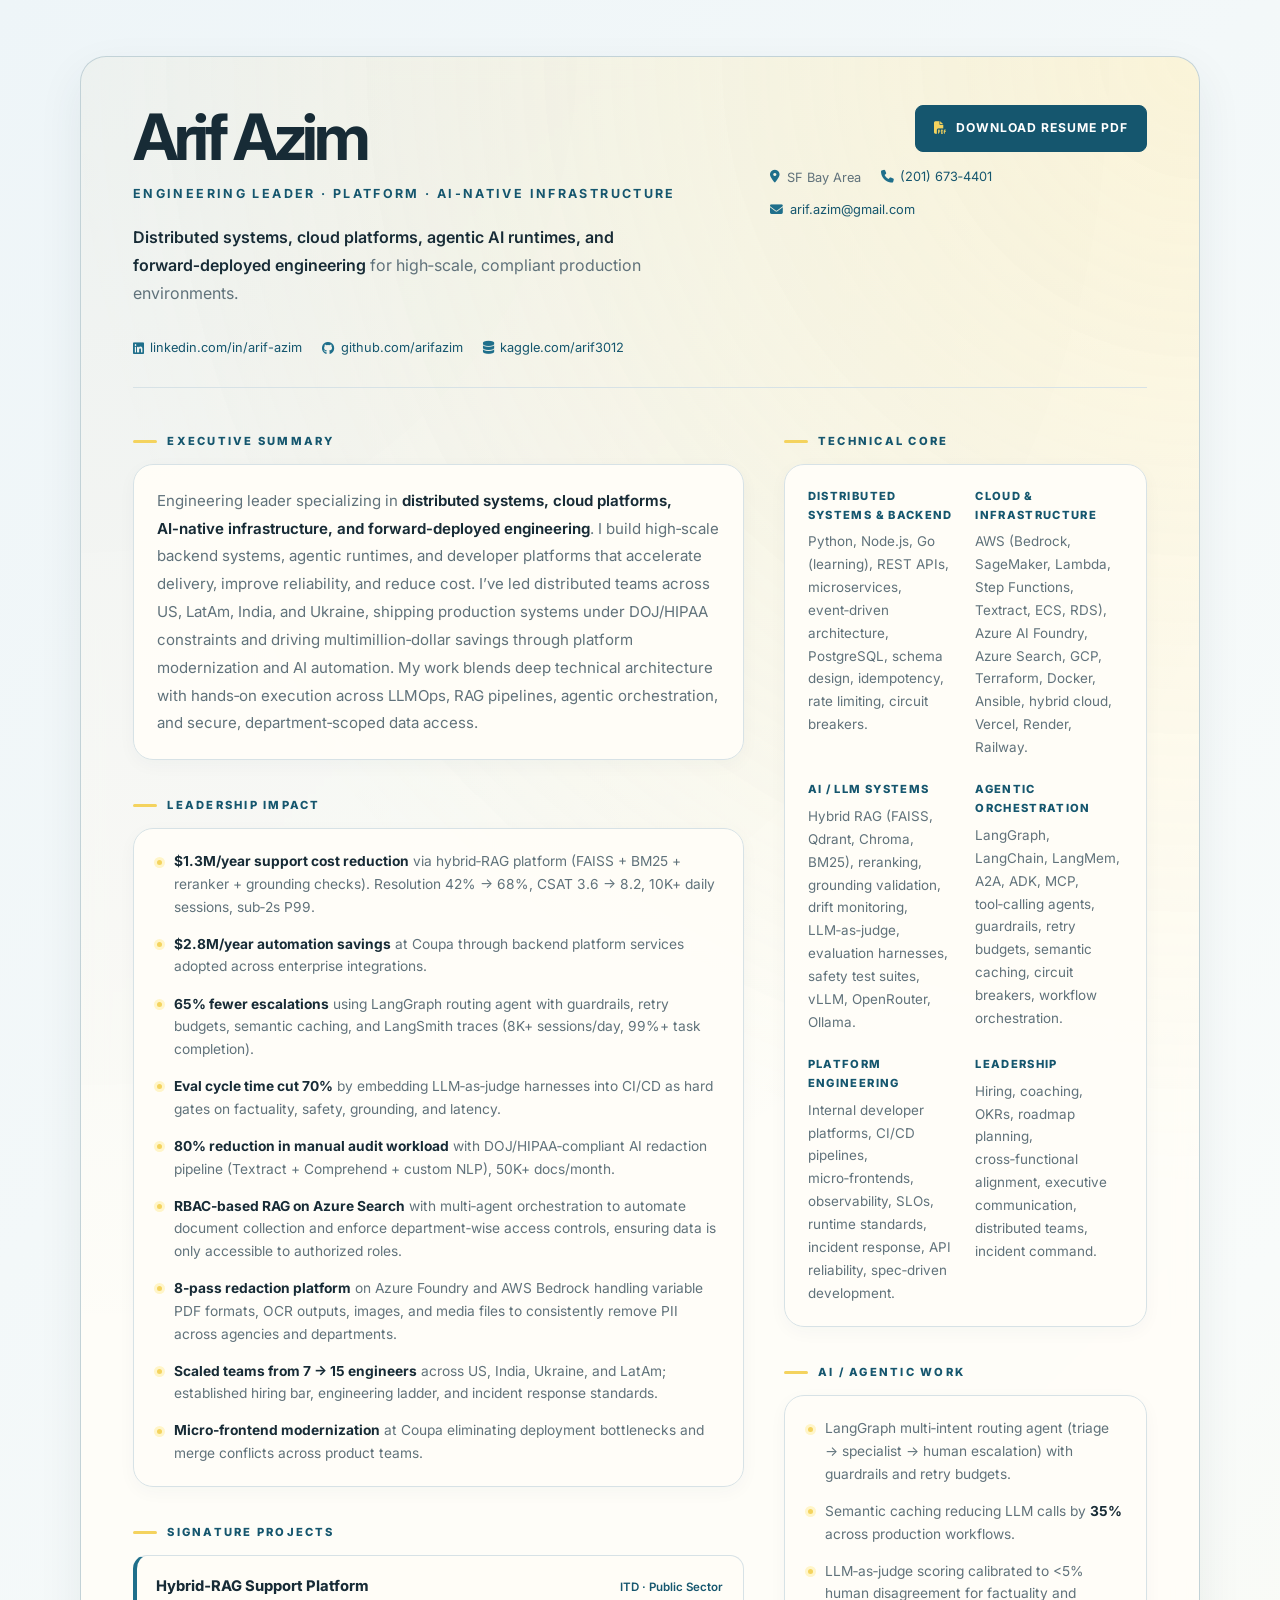
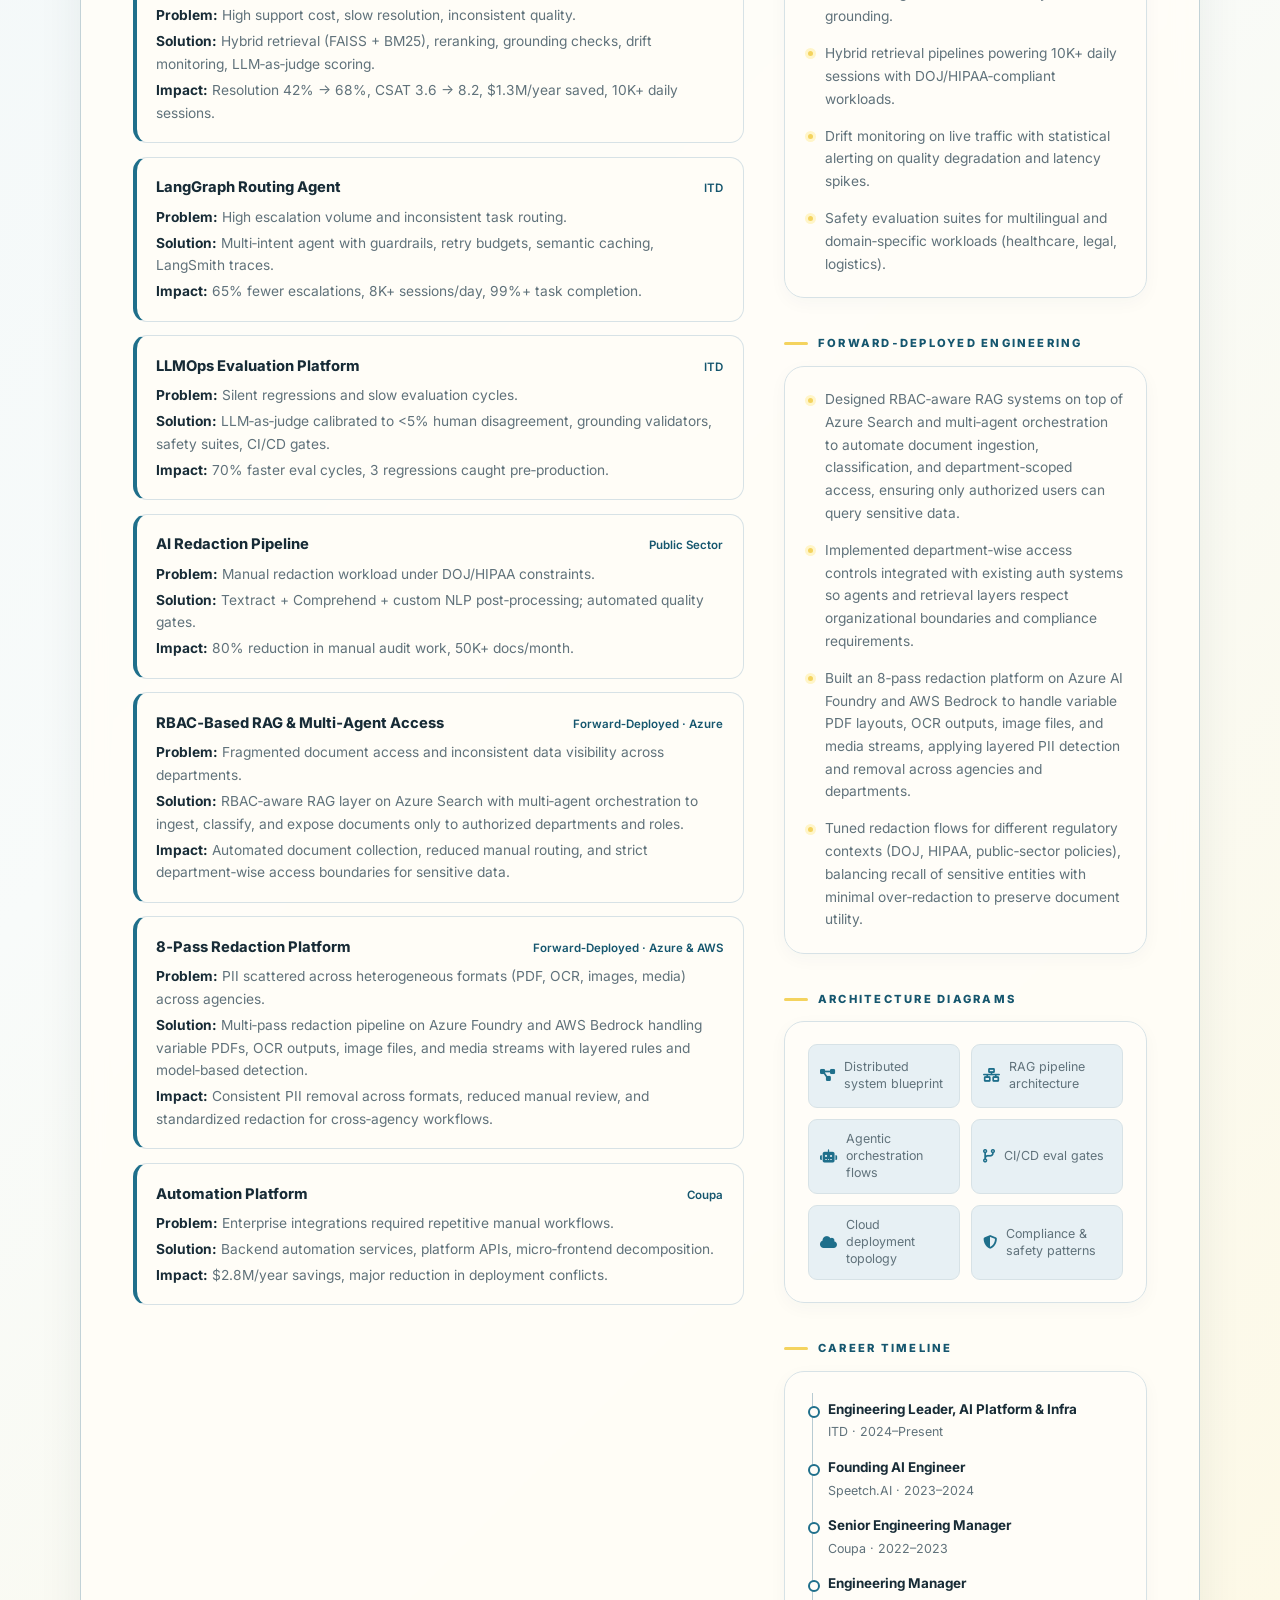
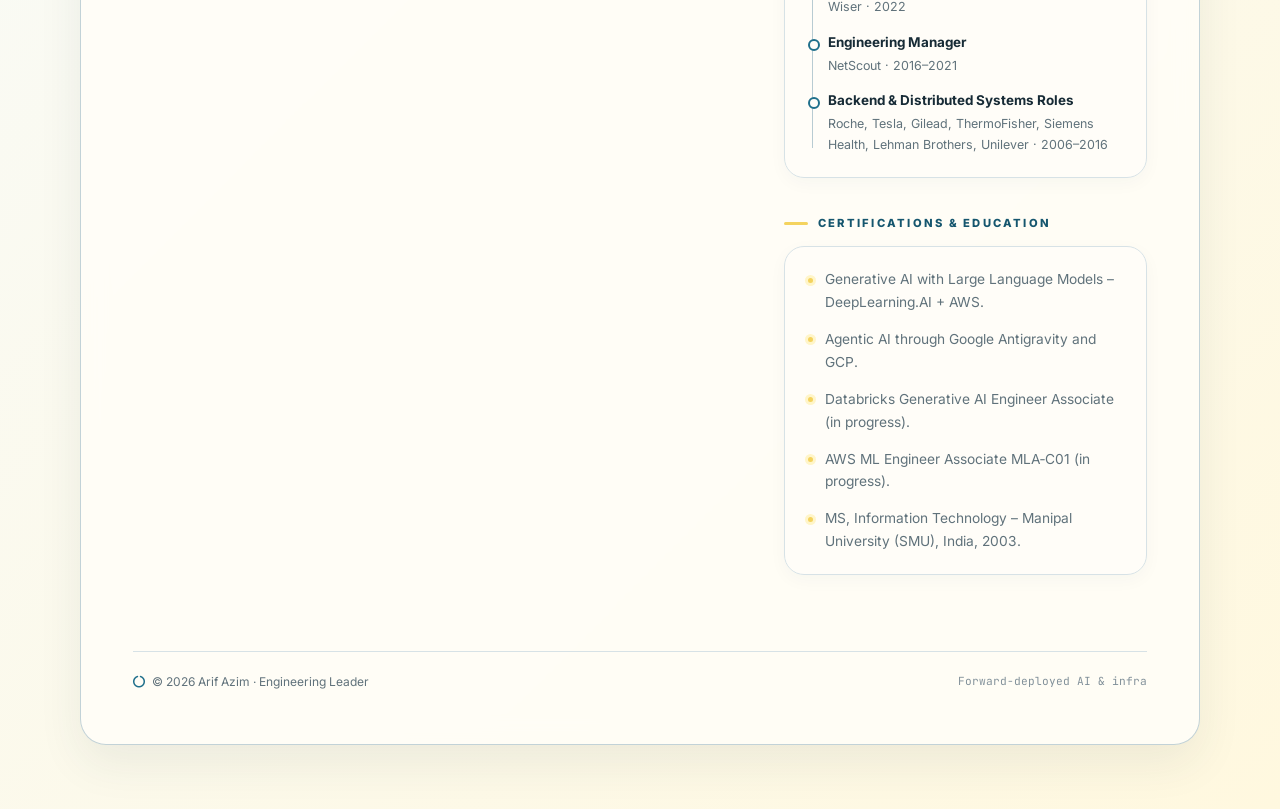
==== index.html @ e2970ad8 "added style" ====
<!DOCTYPE html>
<html lang="en">
<head>
  <meta charset="UTF-8" />
  <meta name="viewport" content="width=device-width, initial-scale=1.0" />
  <title>Arif Azim – Engineering Leader</title>

  <!-- Fonts & Icons -->
  <link rel="stylesheet" href="https://fonts.googleapis.com/css2?family=Inter:wght@400;500;600;700&family=JetBrains+Mono:wght@400;500&display=swap" />
  <link rel="stylesheet" href="https://cdnjs.cloudflare.com/ajax/libs/font-awesome/6.5.1/css/all.min.css" />

  <style>
    :root {
      --bg: #eef5f8;
      --bg-alt: #e7f0f4;
      --card-bg: #fffdf8;
  
      --accent: #1f6f8b;
      --accent-soft: #e5f1f4;
      --accent-strong: #15566e;
  
      --highlight: #f4d35e;
      --highlight-soft: #fff5c9;
  
      --text-main: #172b36;
      --text-muted: #60727b;
      --text-soft: #82919a;
  
      --border-subtle: #d7e2e6;
      --border-strong: #b8cbd2;
  
      --danger: #b4534b;
      --success: #357a61;
  
      --shadow-soft: 0 18px 45px rgba(37, 67, 79, 0.08);
      --shadow-hover: 0 14px 30px rgba(37, 67, 79, 0.13);
  
      --radius-lg: 20px;
      --radius-md: 14px;
      --radius-sm: 9px;
  
      --max-width: 1120px;
    }
  
    * {
      margin: 0;
      padding: 0;
      box-sizing: border-box;
    }
  
    html {
      scroll-behavior: smooth;
    }
  
    body {
      font-family:
        "Inter",
        system-ui,
        -apple-system,
        BlinkMacSystemFont,
        "Segoe UI",
        sans-serif;
      background:
        linear-gradient(
          135deg,
          #eef5f8 0%,
          #f8fbfa 48%,
          #fff8df 100%
        );
      color: var(--text-main);
      line-height: 1.7;
      -webkit-font-smoothing: antialiased;
    }
  
    a {
      color: var(--accent-strong);
      text-decoration: none;
      transition:
        color 0.2s ease,
        border-color 0.2s ease;
    }
  
    a:hover {
      color: #0c4357;
      text-decoration: none;
    }
  
    .page {
      min-height: 100vh;
      display: flex;
      justify-content: center;
      padding: 3.5rem 1.5rem 4rem;
    }
  
    .shell {
      width: 100%;
      max-width: var(--max-width);
      background: rgba(255, 253, 248, 0.88);
      border: 1px solid rgba(184, 203, 210, 0.85);
      border-radius: 26px;
      box-shadow: var(--shadow-soft);
      overflow: hidden;
      position: relative;
      backdrop-filter: blur(12px);
    }
  
    .shell::before {
      content: "";
      position: absolute;
      inset: 0;
      pointer-events: none;
      background:
        radial-gradient(
          circle at 100% 0%,
          rgba(244, 211, 94, 0.2),
          transparent 28%
        ),
        radial-gradient(
          circle at 0% 0%,
          rgba(31, 111, 139, 0.08),
          transparent 32%
        );
    }
  
    .content {
      position: relative;
      z-index: 1;
      padding: 3rem 3.25rem 3.25rem;
    }
  
    @media (max-width: 768px) {
      .page {
        padding: 1rem 0.75rem 2rem;
      }
  
      .shell {
        border-radius: 18px;
      }
  
      .content {
        padding: 1.75rem 1.25rem 2rem;
      }
    }
  
    /* Header */
  
    header {
      display: flex;
      flex-direction: column;
      gap: 1.5rem;
      margin-bottom: 2.75rem;
      padding-bottom: 1.75rem;
      border-bottom: 1px solid var(--border-subtle);
    }
  
    .header-top {
      display: flex;
      justify-content: space-between;
      align-items: flex-start;
      gap: 2rem;
    }
  
    .identity {
      max-width: 650px;
    }
  
    .name {
      font-size: clamp(2.6rem, 5vw, 4.7rem);
      line-height: 1;
      font-weight: 700;
      letter-spacing: -0.075em;
      color: var(--text-main);
    }
  
    .title {
      margin-top: 0.9rem;
      font-size: 0.78rem;
      font-weight: 700;
      color: var(--accent-strong);
      text-transform: uppercase;
      letter-spacing: 0.19em;
    }
  
    .summary-chip {
      max-width: 620px;
      margin-top: 1.15rem;
      font-size: 1rem;
      line-height: 1.75;
      color: var(--text-muted);
    }
  
    .summary-chip span {
      color: var(--text-main);
      font-weight: 600;
    }
  
    .header-actions {
      display: flex;
      flex-direction: column;
      align-items: flex-end;
      gap: 0.9rem;
    }
  
    .btn-primary {
      display: inline-flex;
      align-items: center;
      gap: 0.55rem;
      padding: 0.75rem 1.15rem;
      border: 1px solid var(--accent-strong);
      border-radius: 8px;
      background: var(--accent-strong);
      color: #ffffff;
      font-size: 0.76rem;
      font-weight: 700;
      text-transform: uppercase;
      letter-spacing: 0.08em;
      cursor: pointer;
      transition:
        background 0.2s ease,
        transform 0.2s ease,
        box-shadow 0.2s ease;
    }
  
    .btn-primary i {
      color: var(--highlight);
    }
  
    .btn-primary:hover {
      background: #0d465b;
      color: #ffffff;
      transform: translateY(-2px);
      box-shadow: 0 8px 18px rgba(21, 86, 110, 0.18);
    }
  
    .contact-row {
      display: flex;
      flex-wrap: wrap;
      gap: 0.65rem 1.25rem;
      font-size: 0.8rem;
      color: var(--text-muted);
    }
  
    .contact-item {
      display: inline-flex;
      align-items: center;
      gap: 0.4rem;
    }
  
    .contact-item i {
      font-size: 0.8rem;
      color: var(--accent);
    }
  
    .contact-item a {
      border-bottom: 1px solid transparent;
    }
  
    .contact-item a:hover {
      border-bottom-color: var(--accent);
    }
  
    /* Section layout */
  
    .grid {
      display: grid;
      grid-template-columns: minmax(0, 2.1fr) minmax(0, 1.25fr);
      gap: 2.5rem;
    }
  
    @media (max-width: 900px) {
      .grid {
        grid-template-columns: minmax(0, 1fr);
        gap: 0;
      }
    }
  
    section {
      margin-bottom: 2.25rem;
    }
  
    .section-label {
      font-size: 0.7rem;
      font-weight: 800;
      text-transform: uppercase;
      letter-spacing: 0.2em;
      color: var(--accent-strong);
      margin-bottom: 0.8rem;
      display: flex;
      align-items: center;
      gap: 0.65rem;
    }
  
    .section-label::before {
      content: "";
      width: 24px;
      height: 3px;
      background: var(--highlight);
      border-radius: 99px;
    }
  
    .card {
      background: rgba(255, 253, 248, 0.94);
      border: 1px solid var(--border-subtle);
      border-radius: var(--radius-lg);
      padding: 1.35rem 1.45rem;
      box-shadow: 0 5px 18px rgba(37, 67, 79, 0.035);
    }
  
    .card + .card {
      margin-top: 1rem;
    }
  
    .card:hover {
      border-color: var(--border-strong);
    }
  
    .card-header {
      display: flex;
      justify-content: space-between;
      align-items: baseline;
      gap: 0.75rem;
      margin-bottom: 0.45rem;
    }
  
    .card-title {
      font-size: 0.95rem;
      font-weight: 700;
      color: var(--text-main);
    }
  
    .card-meta {
      font-size: 0.73rem;
      color: var(--text-soft);
      white-space: nowrap;
    }
  
    .card-body {
      font-size: 0.9rem;
      color: var(--text-muted);
    }
  
    /* Executive summary */
  
    .exec-summary {
      font-size: 0.94rem;
      line-height: 1.85;
      color: var(--text-muted);
    }
  
    .exec-summary strong {
      color: var(--text-main);
      font-weight: 650;
    }
  
    /* Technical core */
  
    .tech-grid {
      display: grid;
      grid-template-columns: minmax(0, 1fr) minmax(0, 1fr);
      gap: 1.35rem 1.25rem;
      font-size: 0.84rem;
    }
  
    @media (max-width: 768px) {
      .tech-grid {
        grid-template-columns: minmax(0, 1fr);
      }
    }
  
    .tech-block-title {
      font-size: 0.7rem;
      font-weight: 800;
      text-transform: uppercase;
      letter-spacing: 0.12em;
      color: var(--accent-strong);
      margin-bottom: 0.35rem;
    }
  
    .tech-block-body {
      color: var(--text-muted);
      line-height: 1.7;
    }
  
    /* Wins / impact */
  
    .impact-list {
      display: grid;
      gap: 0.9rem;
      font-size: 0.86rem;
    }
  
    .impact-item {
      position: relative;
      padding-left: 1.05rem;
      color: var(--text-muted);
      line-height: 1.65;
    }
  
    .impact-item::before {
      content: "";
      position: absolute;
      left: 0;
      top: 0.58rem;
      width: 5px;
      height: 5px;
      border-radius: 50%;
      background: var(--highlight);
      box-shadow: 0 0 0 3px var(--highlight-soft);
    }
  
    .impact-item strong {
      color: var(--text-main);
      font-weight: 700;
    }
  
    /* Signature projects */
  
    .project {
      position: relative;
      border: 1px solid var(--border-subtle);
      border-left: 4px solid var(--accent);
      border-radius: var(--radius-md);
      background: rgba(255, 253, 248, 0.78);
      padding: 1.1rem 1.2rem;
      font-size: 0.86rem;
      transition:
        border-color 0.2s ease,
        box-shadow 0.2s ease,
        transform 0.2s ease;
    }
  
    .project + .project {
      margin-top: 0.85rem;
    }
  
    .project:hover {
      border-color: var(--accent);
      box-shadow: var(--shadow-hover);
      transform: translateY(-2px);
    }
  
    .project-title-row {
      display: flex;
      justify-content: space-between;
      align-items: baseline;
      gap: 0.75rem;
      margin-bottom: 0.35rem;
    }
  
    .project-title {
      font-weight: 750;
      font-size: 0.92rem;
      color: var(--text-main);
    }
  
    .project-meta {
      font-size: 0.72rem;
      color: var(--accent-strong);
      white-space: nowrap;
      font-weight: 600;
    }
  
    .project-line {
      margin-top: 0.2rem;
      color: var(--text-muted);
      line-height: 1.65;
    }
  
    .project-line span {
      font-weight: 700;
      color: var(--text-main);
    }
  
    /* Architecture gallery */
  
    .gallery {
      display: grid;
      grid-template-columns: repeat(2, minmax(0, 1fr));
      gap: 0.7rem;
      font-size: 0.78rem;
    }
  
    @media (max-width: 768px) {
      .gallery {
        grid-template-columns: repeat(2, minmax(0, 1fr));
      }
    }
  
    .gallery-item {
      min-height: 64px;
      border: 1px solid var(--border-subtle);
      border-radius: var(--radius-sm);
      background: var(--bg-alt);
      padding: 0.7rem;
      display: flex;
      align-items: center;
      gap: 0.55rem;
      color: var(--text-muted);
      line-height: 1.35;
      transition:
        background 0.2s ease,
        border-color 0.2s ease,
        color 0.2s ease;
    }
  
    .gallery-item:hover {
      background: var(--highlight-soft);
      border-color: #e7cf67;
      color: var(--text-main);
    }
  
    .gallery-item i {
      color: var(--accent);
      font-size: 0.85rem;
      flex: 0 0 auto;
    }
  
    /* Career timeline */
  
    .timeline {
      position: relative;
      padding-top: 0.4rem;
      font-size: 0.84rem;
    }
  
    .timeline-track {
      position: absolute;
      left: 0.27rem;
      top: 0;
      bottom: 0.45rem;
      width: 1px;
      background: var(--border-strong);
    }
  
    .timeline-item {
      position: relative;
      padding-left: 1.25rem;
      margin-bottom: 0.95rem;
    }
  
    .timeline-item:last-child {
      margin-bottom: 0;
    }
  
    .timeline-item::before {
      content: "";
      position: absolute;
      left: -0.01rem;
      top: 0.38rem;
      width: 8px;
      height: 8px;
      border-radius: 50%;
      background: var(--card-bg);
      border: 2px solid var(--accent);
    }
  
    .timeline-item:first-of-type::before {
      background: var(--highlight);
      border-color: var(--highlight);
    }
  
    .timeline-role {
      font-weight: 700;
      color: var(--text-main);
      line-height: 1.45;
    }
  
    .timeline-meta {
      color: var(--text-muted);
      font-size: 0.78rem;
      margin-top: 0.15rem;
    }
  
    /* Footer */
  
    footer {
      margin-top: 2.5rem;
      padding-top: 1.2rem;
      border-top: 1px solid var(--border-subtle);
      font-size: 0.75rem;
      color: var(--text-muted);
      display: flex;
      justify-content: space-between;
      align-items: center;
      gap: 0.75rem;
    }
  
    .footer-left {
      display: flex;
      align-items: center;
      gap: 0.45rem;
    }
  
    .footer-left i {
      color: var(--accent);
      font-size: 0.75rem;
    }
  
    .footer-right {
      font-family: "JetBrains Mono", monospace;
      font-size: 0.7rem;
      color: var(--text-soft);
    }
  
    @media (max-width: 700px) {
      .header-top {
        flex-direction: column;
        gap: 1.5rem;
      }
  
      .header-actions {
        width: 100%;
        align-items: flex-start;
      }
  
      .contact-row {
        gap: 0.55rem 1rem;
      }
  
      .name {
        font-size: 3rem;
      }
  
      .title {
        line-height: 1.7;
      }
  
      .project-title-row {
        align-items: flex-start;
        flex-direction: column;
        gap: 0.15rem;
      }
  
      .project-meta {
        white-space: normal;
      }
  
      footer {
        align-items: flex-start;
        flex-direction: column;
      }
    }
  
    @media (prefers-reduced-motion: reduce) {
      html {
        scroll-behavior: auto;
      }
  
      *,
      *::before,
      *::after {
        transition: none !important;
        animation: none !important;
      }
    }
  </style>
</head>
<body>
  <div class="page">
    <div class="shell">
      <div class="content">
        <!-- HEADER -->
        <header>
          <div class="header-top">
            <div class="identity">
              <div class="name">Arif Azim</div>
              <div class="title">ENGINEERING LEADER · PLATFORM · AI‑NATIVE INFRASTRUCTURE</div>
              <div class="summary-chip">
                <span>Distributed systems, cloud platforms, agentic AI runtimes, and forward‑deployed engineering</span> for high‑scale, compliant production environments.
              </div>
            </div>
            <div class="header-actions">
              <a
                href="http://tiny.cc/a1x9101"
                class="btn-primary"
                target="_blank"
                rel="noopener"
              >
                <i class="fas fa-file-pdf"></i>
                <span>Download Resume PDF</span>
              </a>
              <div class="contact-row">
                <div class="contact-item">
                  <i class="fas fa-location-dot"></i>
                  <span>SF Bay Area</span>
                </div>
                <div class="contact-item">
                  <i class="fas fa-phone"></i>
                  <a href="tel:2016734401">(201) 673‑4401</a>
                </div>
                <div class="contact-item">
                  <i class="fas fa-envelope"></i>
                  <a href="mailto:arif.azim@gmail.com">arif.azim@gmail.com</a>
                </div>
              </div>
            </div>
          </div>

          <div class="contact-row" style="margin-top: 0.35rem;">
            <div class="contact-item">
              <i class="fab fa-linkedin"></i>
              <a href="https://linkedin.com/in/arif-azim" target="_blank" rel="noopener">linkedin.com/in/arif-azim</a>
            </div>
            <div class="contact-item">
              <i class="fab fa-github"></i>
              <a href="https://github.com/arifazim" target="_blank" rel="noopener">github.com/arifazim</a>
            </div>
            <div class="contact-item">
              <i class="fas fa-database"></i>
              <a href="https://www.kaggle.com/arif3012" target="_blank" rel="noopener">kaggle.com/arif3012</a>
            </div>
          </div>
        </header>

        <div class="grid">
          <!-- LEFT COLUMN -->
          <div>
            <!-- EXECUTIVE SUMMARY -->
            <section>
              <div class="section-label">Executive Summary</div>
              <div class="card">
                <div class="exec-summary">
                  Engineering leader specializing in <strong>distributed systems, cloud platforms, AI‑native infrastructure, and forward‑deployed engineering</strong>. I build high‑scale backend systems, agentic runtimes, and developer platforms that accelerate delivery, improve reliability, and reduce cost. I’ve led distributed teams across US, LatAm, India, and Ukraine, shipping production systems under DOJ/HIPAA constraints and driving multimillion‑dollar savings through platform modernization and AI automation. My work blends deep technical architecture with hands‑on execution across LLMOps, RAG pipelines, agentic orchestration, and secure, department‑scoped data access.
                </div>
              </div>
            </section>

            <!-- LEADERSHIP IMPACT -->
            <section>
              <div class="section-label">Leadership Impact</div>
              <div class="card">
                <div class="impact-list">
                  <div class="impact-item">
                    <strong>$1.3M/year support cost reduction</strong> via hybrid‑RAG platform (FAISS + BM25 + reranker + grounding checks). Resolution 42% → 68%, CSAT 3.6 → 8.2, 10K+ daily sessions, sub‑2s P99.
                  </div>
                  <div class="impact-item">
                    <strong>$2.8M/year automation savings</strong> at Coupa through backend platform services adopted across enterprise integrations.
                  </div>
                  <div class="impact-item">
                    <strong>65% fewer escalations</strong> using LangGraph routing agent with guardrails, retry budgets, semantic caching, and LangSmith traces (8K+ sessions/day, 99%+ task completion).
                  </div>
                  <div class="impact-item">
                    <strong>Eval cycle time cut 70%</strong> by embedding LLM‑as‑judge harnesses into CI/CD as hard gates on factuality, safety, grounding, and latency.
                  </div>
                  <div class="impact-item">
                    <strong>80% reduction in manual audit workload</strong> with DOJ/HIPAA‑compliant AI redaction pipeline (Textract + Comprehend + custom NLP), 50K+ docs/month.
                  </div>
                  <div class="impact-item">
                    <strong>RBAC‑based RAG on Azure Search</strong> with multi‑agent orchestration to automate document collection and enforce department‑wise access controls, ensuring data is only accessible to authorized roles.
                  </div>
                  <div class="impact-item">
                    <strong>8‑pass redaction platform</strong> on Azure Foundry and AWS Bedrock handling variable PDF formats, OCR outputs, images, and media files to consistently remove PII across agencies and departments.
                  </div>
                  <div class="impact-item">
                    <strong>Scaled teams from 7 → 15 engineers</strong> across US, India, Ukraine, and LatAm; established hiring bar, engineering ladder, and incident response standards.
                  </div>
                  <div class="impact-item">
                    <strong>Micro‑frontend modernization</strong> at Coupa eliminating deployment bottlenecks and merge conflicts across product teams.
                  </div>
                </div>
              </div>
            </section>

            <!-- SIGNATURE PROJECTS -->
            <section>
              <div class="section-label">Signature Projects</div>

              <div class="project">
                <div class="project-title-row">
                  <div class="project-title">Hybrid‑RAG Support Platform</div>
                  <div class="project-meta">ITD · Public Sector</div>
                </div>
                <div class="project-line"><span>Problem:</span> High support cost, slow resolution, inconsistent quality.</div>
                <div class="project-line"><span>Solution:</span> Hybrid retrieval (FAISS + BM25), reranking, grounding checks, drift monitoring, LLM‑as‑judge scoring.</div>
                <div class="project-line"><span>Impact:</span> Resolution 42% → 68%, CSAT 3.6 → 8.2, $1.3M/year saved, 10K+ daily sessions.</div>
              </div>

              <div class="project">
                <div class="project-title-row">
                  <div class="project-title">LangGraph Routing Agent</div>
                  <div class="project-meta">ITD</div>
                </div>
                <div class="project-line"><span>Problem:</span> High escalation volume and inconsistent task routing.</div>
                <div class="project-line"><span>Solution:</span> Multi‑intent agent with guardrails, retry budgets, semantic caching, LangSmith traces.</div>
                <div class="project-line"><span>Impact:</span> 65% fewer escalations, 8K+ sessions/day, 99%+ task completion.</div>
              </div>

              <div class="project">
                <div class="project-title-row">
                  <div class="project-title">LLMOps Evaluation Platform</div>
                  <div class="project-meta">ITD</div>
                </div>
                <div class="project-line"><span>Problem:</span> Silent regressions and slow evaluation cycles.</div>
                <div class="project-line"><span>Solution:</span> LLM‑as‑judge calibrated to &lt;5% human disagreement, grounding validators, safety suites, CI/CD gates.</div>
                <div class="project-line"><span>Impact:</span> 70% faster eval cycles, 3 regressions caught pre‑production.</div>
              </div>

              <div class="project">
                <div class="project-title-row">
                  <div class="project-title">AI Redaction Pipeline</div>
                  <div class="project-meta">Public Sector</div>
                </div>
                <div class="project-line"><span>Problem:</span> Manual redaction workload under DOJ/HIPAA constraints.</div>
                <div class="project-line"><span>Solution:</span> Textract + Comprehend + custom NLP post‑processing; automated quality gates.</div>
                <div class="project-line"><span>Impact:</span> 80% reduction in manual audit work, 50K+ docs/month.</div>
              </div>

              <div class="project">
                <div class="project-title-row">
                  <div class="project-title">RBAC‑Based RAG & Multi‑Agent Access</div>
                  <div class="project-meta">Forward‑Deployed · Azure</div>
                </div>
                <div class="project-line"><span>Problem:</span> Fragmented document access and inconsistent data visibility across departments.</div>
                <div class="project-line"><span>Solution:</span> RBAC‑aware RAG layer on Azure Search with multi‑agent orchestration to ingest, classify, and expose documents only to authorized departments and roles.</div>
                <div class="project-line"><span>Impact:</span> Automated document collection, reduced manual routing, and strict department‑wise access boundaries for sensitive data.</div>
              </div>

              <div class="project">
                <div class="project-title-row">
                  <div class="project-title">8‑Pass Redaction Platform</div>
                  <div class="project-meta">Forward‑Deployed · Azure & AWS</div>
                </div>
                <div class="project-line"><span>Problem:</span> PII scattered across heterogeneous formats (PDF, OCR, images, media) across agencies.</div>
                <div class="project-line"><span>Solution:</span> Multi‑pass redaction pipeline on Azure Foundry and AWS Bedrock handling variable PDFs, OCR outputs, image files, and media streams with layered rules and model‑based detection.</div>
                <div class="project-line"><span>Impact:</span> Consistent PII removal across formats, reduced manual review, and standardized redaction for cross‑agency workflows.</div>
              </div>

              <div class="project">
                <div class="project-title-row">
                  <div class="project-title">Automation Platform</div>
                  <div class="project-meta">Coupa</div>
                </div>
                <div class="project-line"><span>Problem:</span> Enterprise integrations required repetitive manual workflows.</div>
                <div class="project-line"><span>Solution:</span> Backend automation services, platform APIs, micro‑frontend decomposition.</div>
                <div class="project-line"><span>Impact:</span> $2.8M/year savings, major reduction in deployment conflicts.</div>
              </div>
            </section>
          </div>

          <!-- RIGHT COLUMN -->
          <div>
            <!-- TECHNICAL CORE -->
            <section>
              <div class="section-label">Technical Core</div>
              <div class="card">
                <div class="tech-grid">
                  <div>
                    <div class="tech-block-title">Distributed Systems & Backend</div>
                    <div class="tech-block-body">
                      Python, Node.js, Go (learning), REST APIs, microservices, event‑driven architecture, PostgreSQL, schema design, idempotency, rate limiting, circuit breakers.
                    </div>
                  </div>
                  <div>
                    <div class="tech-block-title">Cloud & Infrastructure</div>
                    <div class="tech-block-body">
                      AWS (Bedrock, SageMaker, Lambda, Step Functions, Textract, ECS, RDS), Azure AI Foundry, Azure Search, GCP, Terraform, Docker, Ansible, hybrid cloud, Vercel, Render, Railway.
                    </div>
                  </div>
                  <div>
                    <div class="tech-block-title">AI / LLM Systems</div>
                    <div class="tech-block-body">
                      Hybrid RAG (FAISS, Qdrant, Chroma, BM25), reranking, grounding validation, drift monitoring, LLM‑as‑judge, evaluation harnesses, safety test suites, vLLM, OpenRouter, Ollama.
                    </div>
                  </div>
                  <div>
                    <div class="tech-block-title">Agentic Orchestration</div>
                    <div class="tech-block-body">
                      LangGraph, LangChain, LangMem, A2A, ADK, MCP, tool‑calling agents, guardrails, retry budgets, semantic caching, circuit breakers, workflow orchestration.
                    </div>
                  </div>
                  <div>
                    <div class="tech-block-title">Platform Engineering</div>
                    <div class="tech-block-body">
                      Internal developer platforms, CI/CD pipelines, micro‑frontends, observability, SLOs, runtime standards, incident response, API reliability, spec‑driven development.
                    </div>
                  </div>
                  <div>
                    <div class="tech-block-title">Leadership</div>
                    <div class="tech-block-body">
                      Hiring, coaching, OKRs, roadmap planning, cross‑functional alignment, executive communication, distributed teams, incident command.
                    </div>
                  </div>
                </div>
              </div>
            </section>

            <!-- AI / AGENTIC WORK -->
            <section>
              <div class="section-label">AI / Agentic Work</div>
              <div class="card">
                <div class="impact-list">
                  <div class="impact-item">
                    LangGraph multi‑intent routing agent (triage → specialist → human escalation) with guardrails and retry budgets.
                  </div>
                  <div class="impact-item">
                    Semantic caching reducing LLM calls by <strong>35%</strong> across production workflows.
                  </div>
                  <div class="impact-item">
                    LLM‑as‑judge scoring calibrated to &lt;5% human disagreement for factuality and grounding.
                  </div>
                  <div class="impact-item">
                    Hybrid retrieval pipelines powering 10K+ daily sessions with DOJ/HIPAA‑compliant workloads.
                  </div>
                  <div class="impact-item">
                    Drift monitoring on live traffic with statistical alerting on quality degradation and latency spikes.
                  </div>
                  <div class="impact-item">
                    Safety evaluation suites for multilingual and domain‑specific workloads (healthcare, legal, logistics).
                  </div>
                </div>
              </div>
            </section>

            <!-- FORWARD‑DEPLOYED ENGINEERING -->
            <section>
              <div class="section-label">Forward‑Deployed Engineering</div>
              <div class="card">
                <div class="impact-list">
                  <div class="impact-item">
                    Designed RBAC‑aware RAG systems on top of Azure Search and multi‑agent orchestration to automate document ingestion, classification, and department‑scoped access, ensuring only authorized users can query sensitive data.
                  </div>
                  <div class="impact-item">
                    Implemented department‑wise access controls integrated with existing auth systems so agents and retrieval layers respect organizational boundaries and compliance requirements.
                  </div>
                  <div class="impact-item">
                    Built an 8‑pass redaction platform on Azure AI Foundry and AWS Bedrock to handle variable PDF layouts, OCR outputs, image files, and media streams, applying layered PII detection and removal across agencies and departments.
                  </div>
                  <div class="impact-item">
                    Tuned redaction flows for different regulatory contexts (DOJ, HIPAA, public‑sector policies), balancing recall of sensitive entities with minimal over‑redaction to preserve document utility.
                  </div>
                </div>
              </div>
            </section>

            <!-- ARCHITECTURE DIAGRAMS -->
            <section>
              <div class="section-label">Architecture Diagrams</div>
              <div class="card">
                <div class="gallery">
                  <div class="gallery-item">
                    <i class="fas fa-diagram-project"></i>
                    <span>Distributed system blueprint</span>
                  </div>
                  <div class="gallery-item">
                    <i class="fas fa-network-wired"></i>
                    <span>RAG pipeline architecture</span>
                  </div>
                  <div class="gallery-item">
                    <i class="fas fa-robot"></i>
                    <span>Agentic orchestration flows</span>
                  </div>
                  <div class="gallery-item">
                    <i class="fas fa-code-branch"></i>
                    <span>CI/CD eval gates</span>
                  </div>
                  <div class="gallery-item">
                    <i class="fas fa-cloud"></i>
                    <span>Cloud deployment topology</span>
                  </div>
                  <div class="gallery-item">
                    <i class="fas fa-shield-alt"></i>
                    <span>Compliance & safety patterns</span>
                  </div>
                </div>
              </div>
            </section>

            <!-- CAREER TIMELINE -->
            <section>
              <div class="section-label">Career Timeline</div>
              <div class="card">
                <div class="timeline">
                  <div class="timeline-track"></div>

                  <div class="timeline-item">
                    <div class="timeline-role">Engineering Leader, AI Platform & Infra</div>
                    <div class="timeline-meta">ITD · 2024–Present</div>
                  </div>
                  <div class="timeline-item">
                    <div class="timeline-role">Founding AI Engineer</div>
                    <div class="timeline-meta">Speetch.AI · 2023–2024</div>
                  </div>
                  <div class="timeline-item">
                    <div class="timeline-role">Senior Engineering Manager</div>
                    <div class="timeline-meta">Coupa · 2022–2023</div>
                  </div>
                  <div class="timeline-item">
                    <div class="timeline-role">Engineering Manager</div>
                    <div class="timeline-meta">Wiser · 2022</div>
                  </div>
                  <div class="timeline-item">
                    <div class="timeline-role">Engineering Manager</div>
                    <div class="timeline-meta">NetScout · 2016–2021</div>
                  </div>
                  <div class="timeline-item">
                    <div class="timeline-role">Backend & Distributed Systems Roles</div>
                    <div class="timeline-meta">Roche, Tesla, Gilead, ThermoFisher, Siemens Health, Lehman Brothers, Unilever · 2006–2016</div>
                  </div>
                </div>
              </div>
            </section>

            <!-- CERTS & EDUCATION -->
            <section>
              <div class="section-label">Certifications & Education</div>
              <div class="card">
                <div class="impact-list">
                  <div class="impact-item">
                    Generative AI with Large Language Models – DeepLearning.AI + AWS.
                  </div>
                  <div class="impact-item">
                    Agentic AI through Google Antigravity and GCP.
                  </div>
                  <div class="impact-item">
                    Databricks Generative AI Engineer Associate (in progress).
                  </div>
                  <div class="impact-item">
                    AWS ML Engineer Associate MLA‑C01 (in progress).
                  </div>
                  <div class="impact-item">
                    MS, Information Technology – Manipal University (SMU), India, 2003.
                  </div>
                </div>
              </div>
            </section>
          </div>
        </div>

        <!-- FOOTER -->
        <footer>
          <div class="footer-left">
            <i class="fas fa-circle-notch"></i>
            <span>&copy; 2026 Arif Azim · Engineering Leader</span>
          </div>
          <div class="footer-right">
            Forward‑deployed AI & infra
          </div>
        </footer>
      </div>
    </div>
  </div>
</body>
</html>
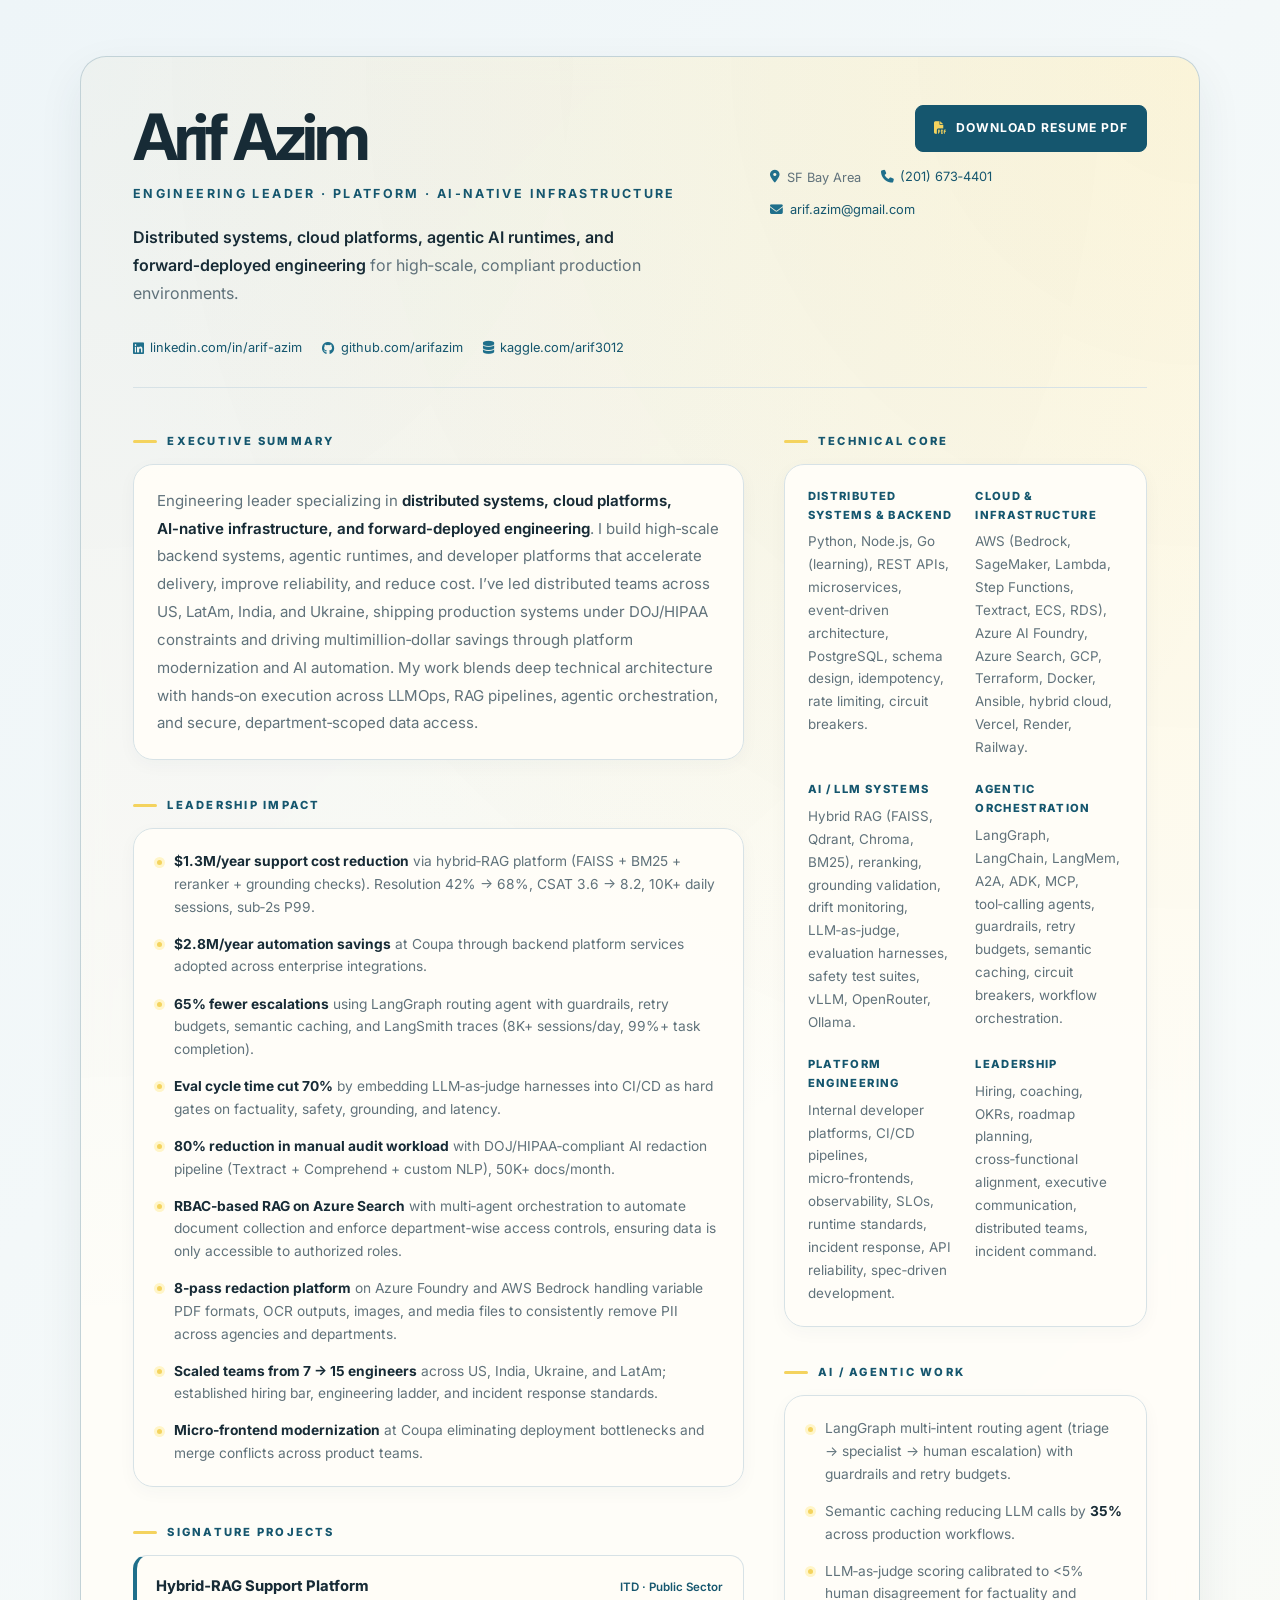
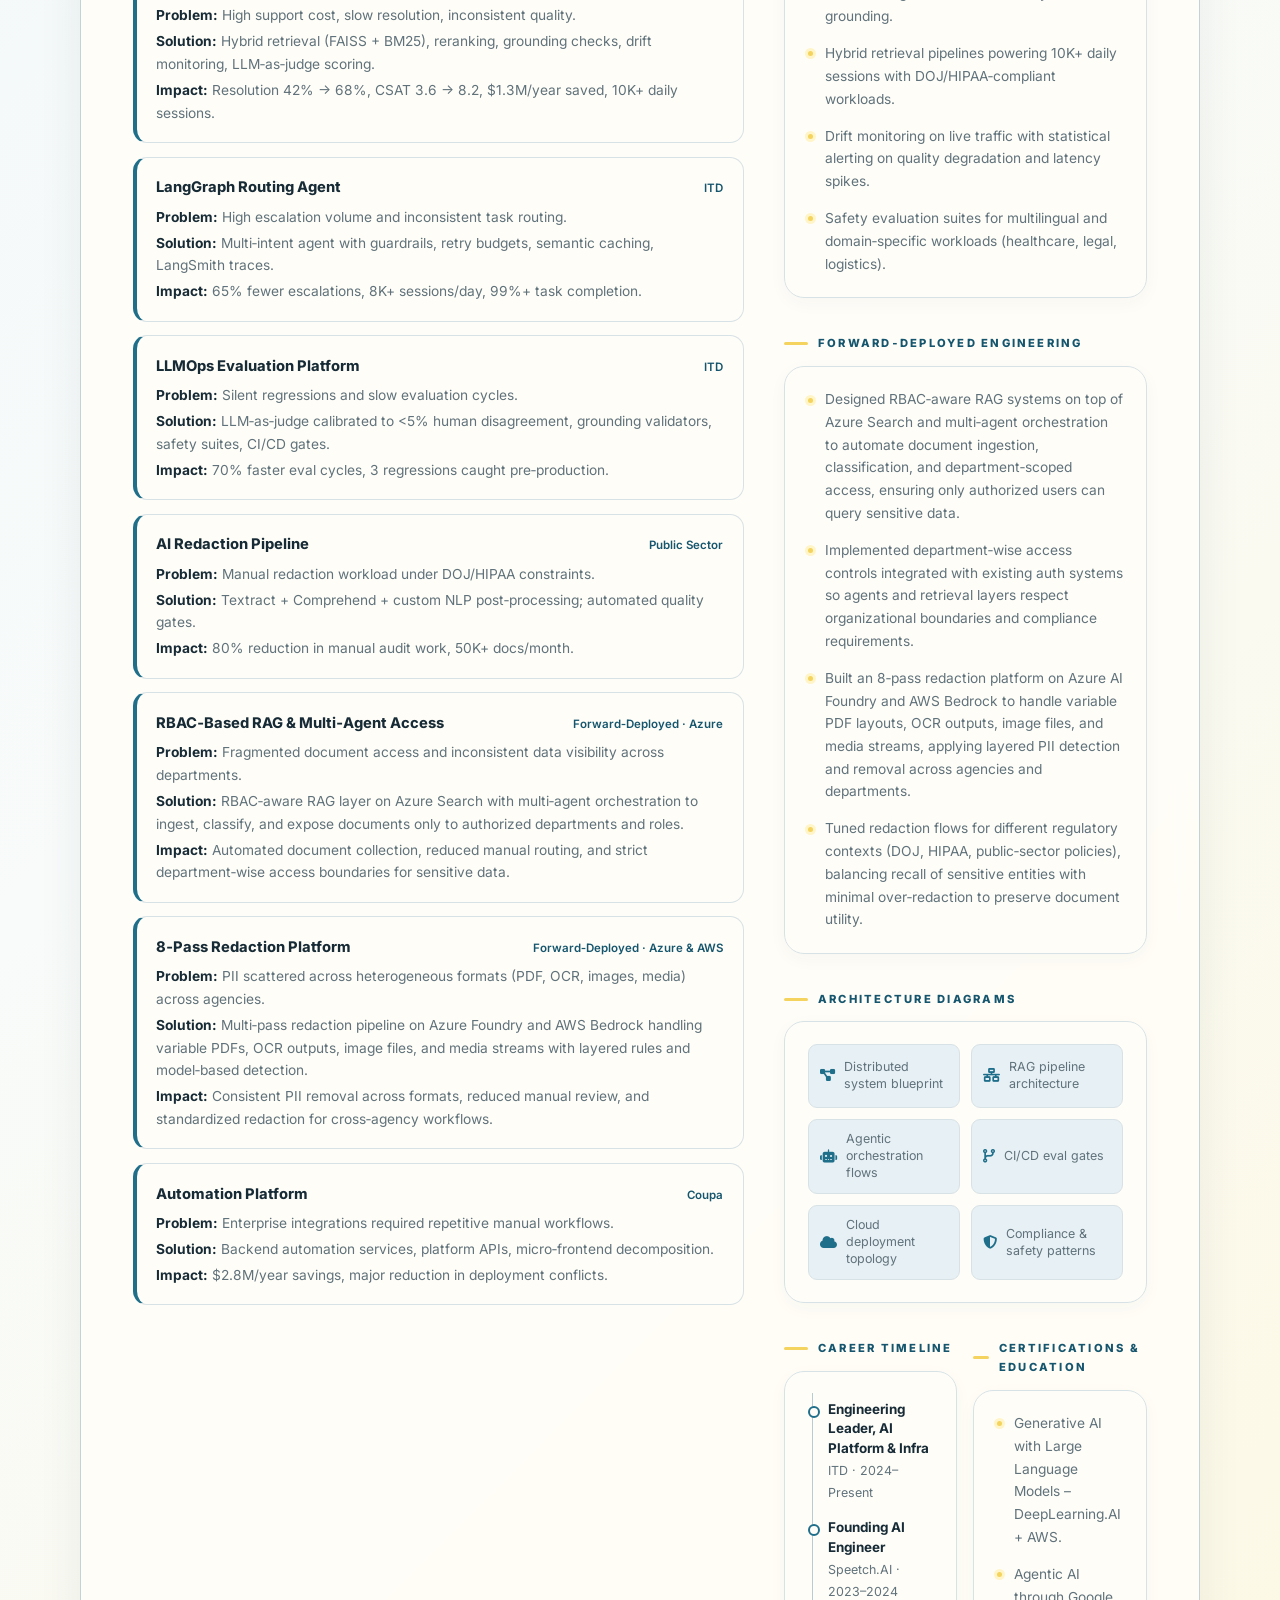
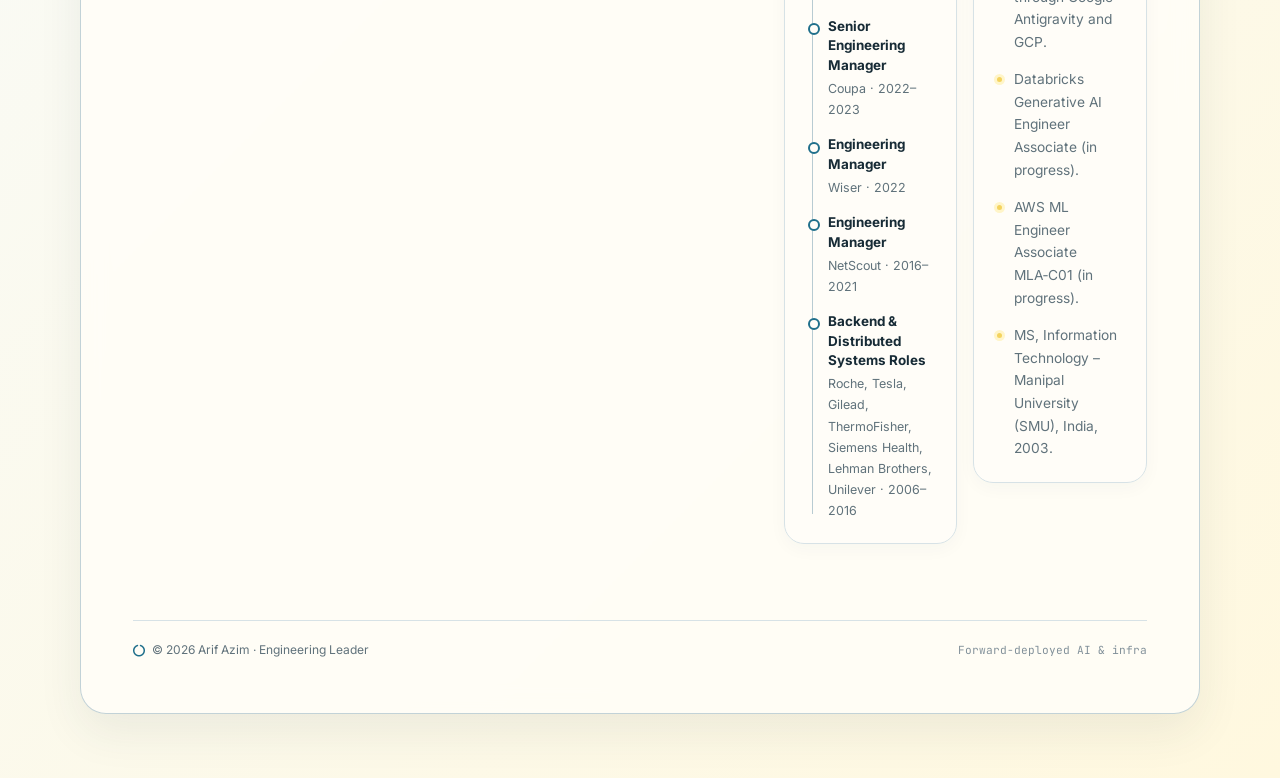
==== commit 69eaa6b3: "added style" ====
--- a/index.html
+++ b/index.html
@@ -515,6 +515,18 @@
       flex: 0 0 auto;
     }
   
+    .timeline-certs {
+      display: grid;
+      grid-template-columns: minmax(0, 1fr) minmax(0, 1fr);
+      gap: 1rem;
+      align-items: start;
+    }
+
+    @media (max-width: 768px) {
+      .timeline-certs {
+        grid-template-columns: 1fr;
+      }
+    }
     /* Career timeline */
   
     .timeline {
@@ -966,6 +978,7 @@
             </section>
 
             <!-- CAREER TIMELINE -->
+          <div class="timeline-certs">
             <section>
               <div class="section-label">Career Timeline</div>
               <div class="card">
@@ -1025,7 +1038,7 @@
             </section>
           </div>
         </div>
-
+        </div>
         <!-- FOOTER -->
         <footer>
           <div class="footer-left">
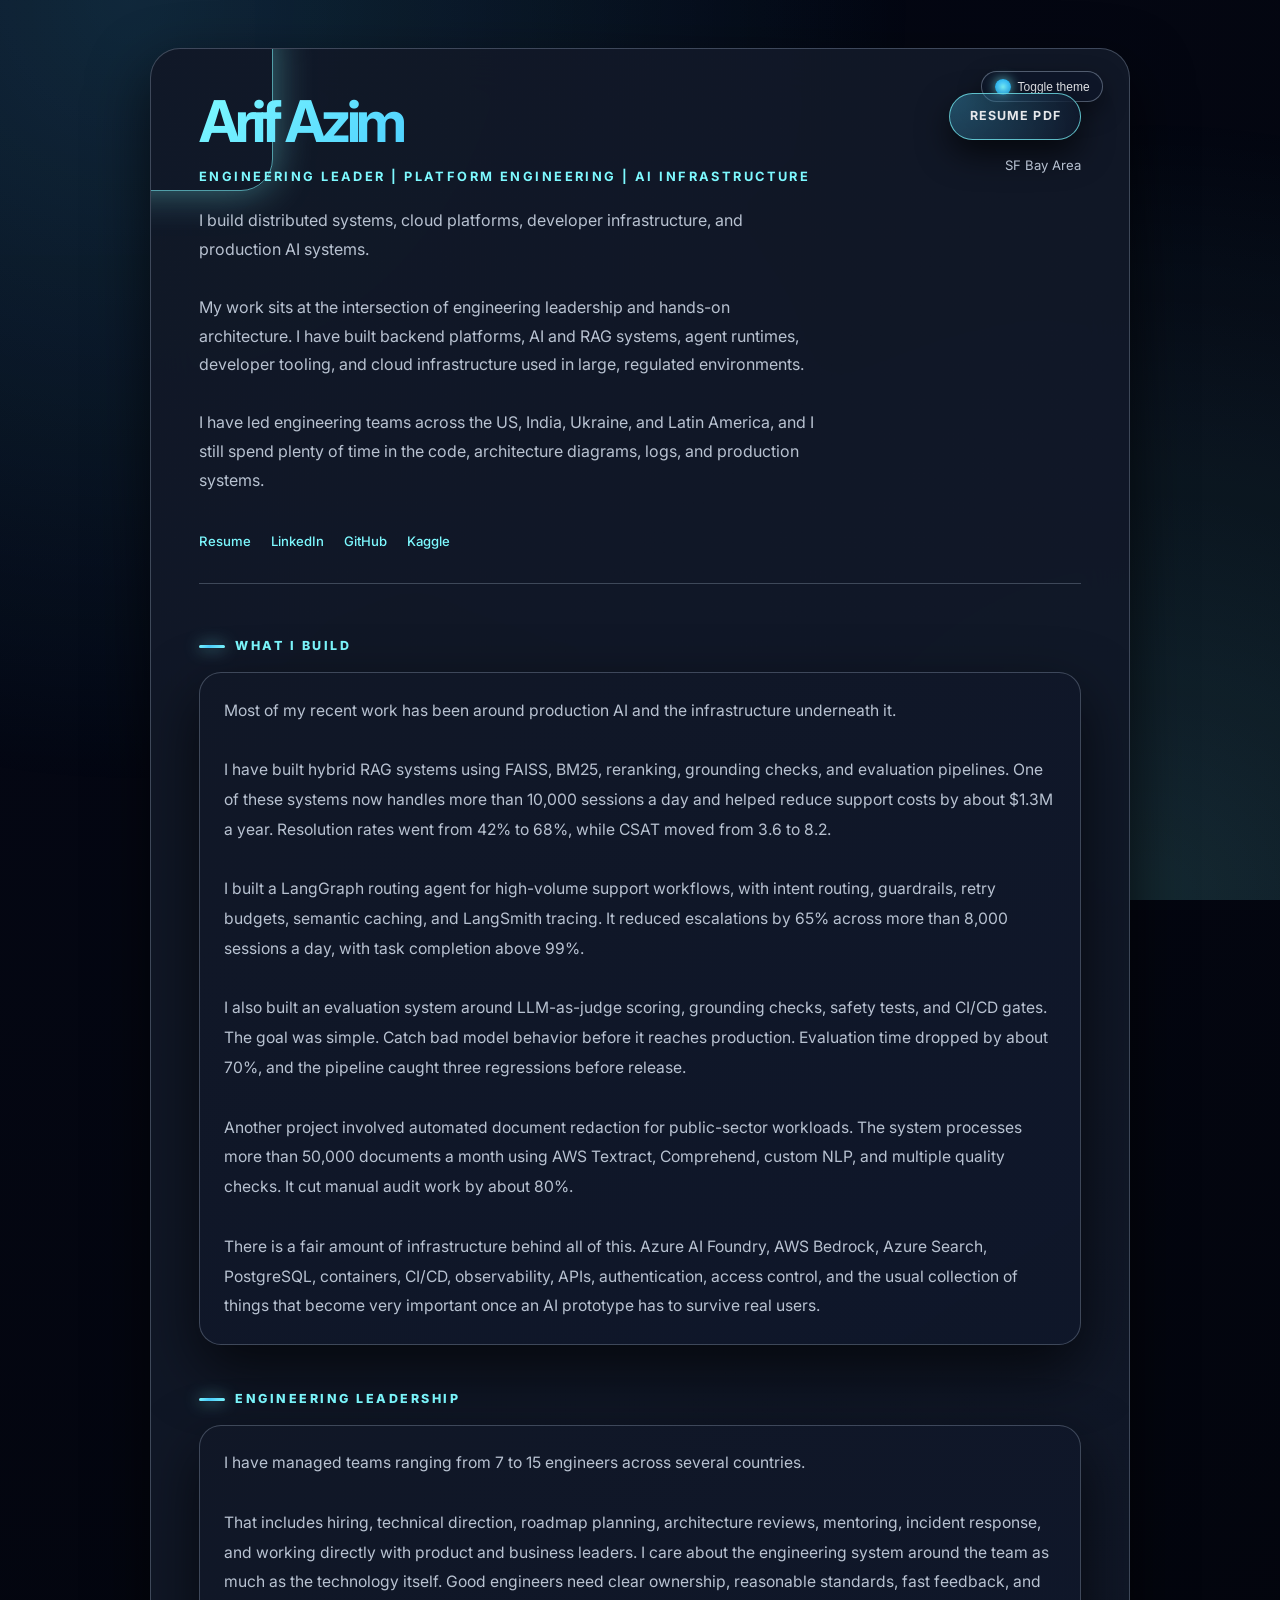
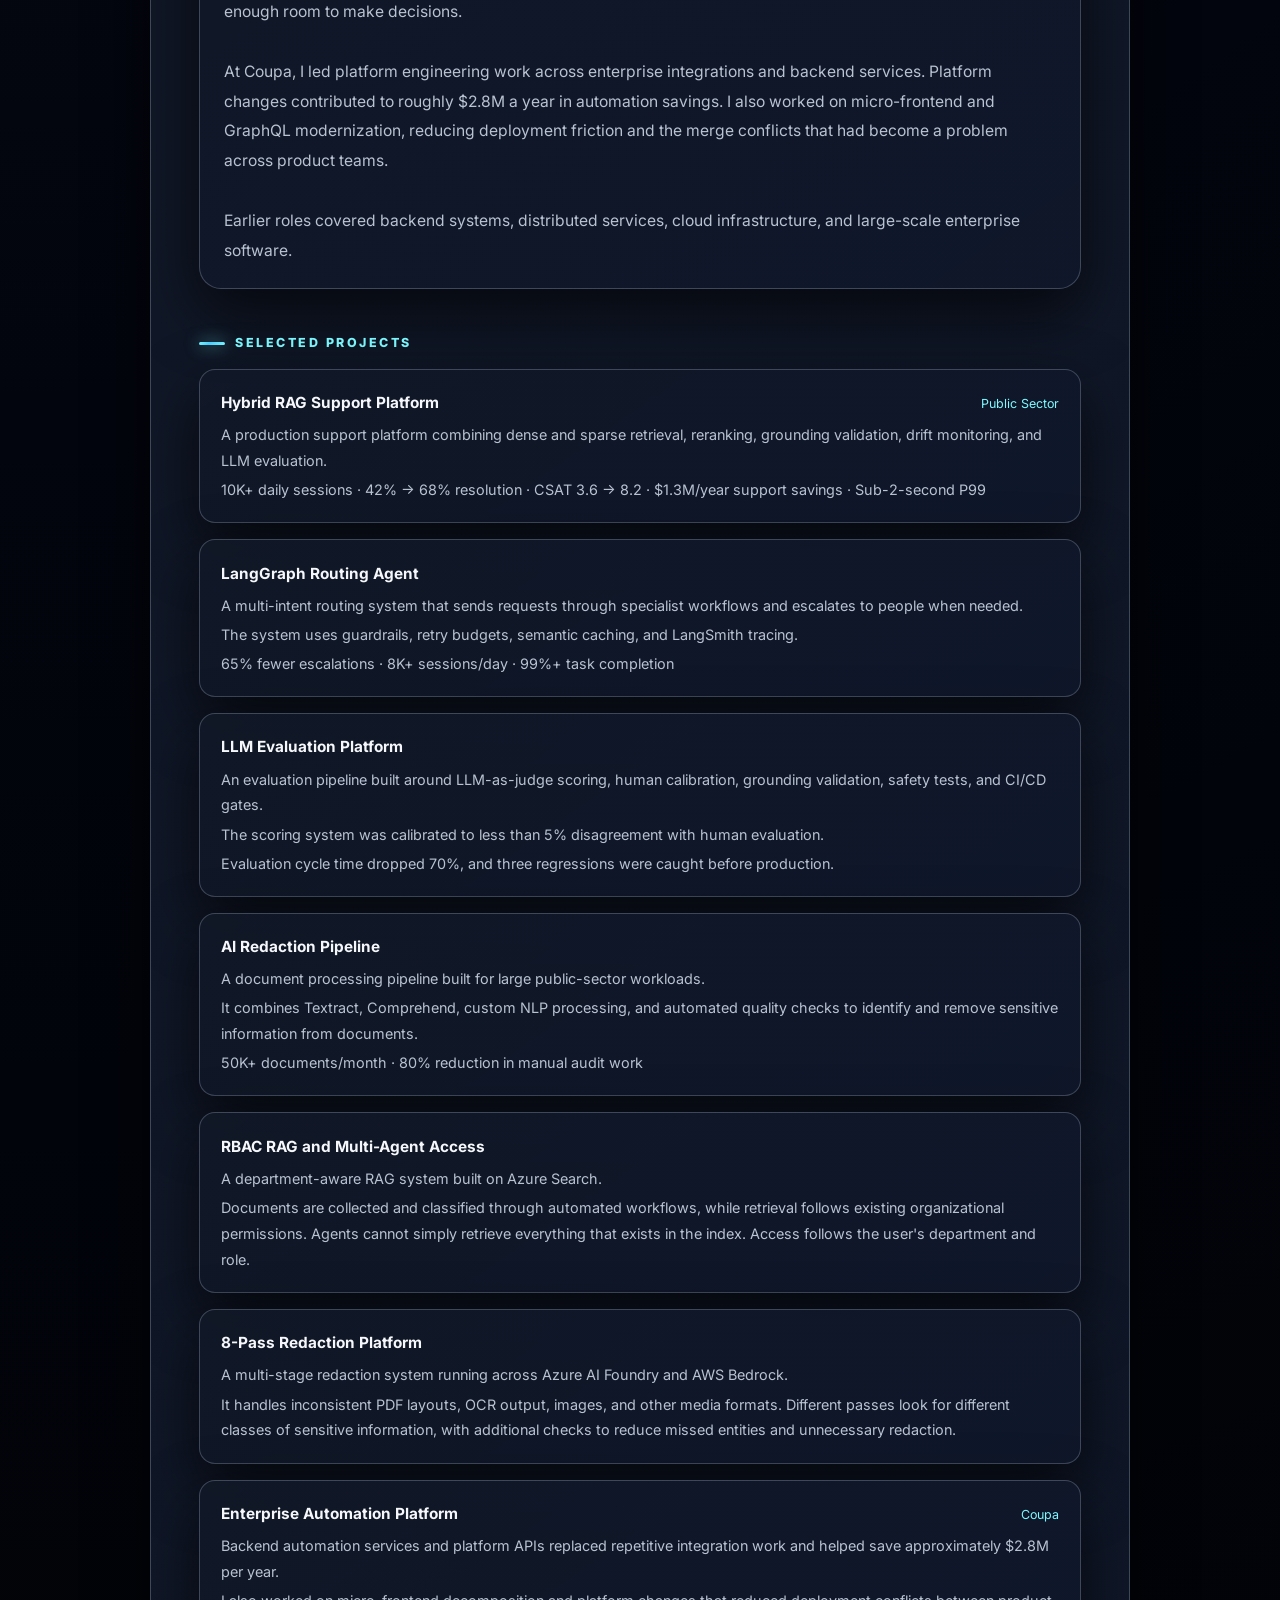
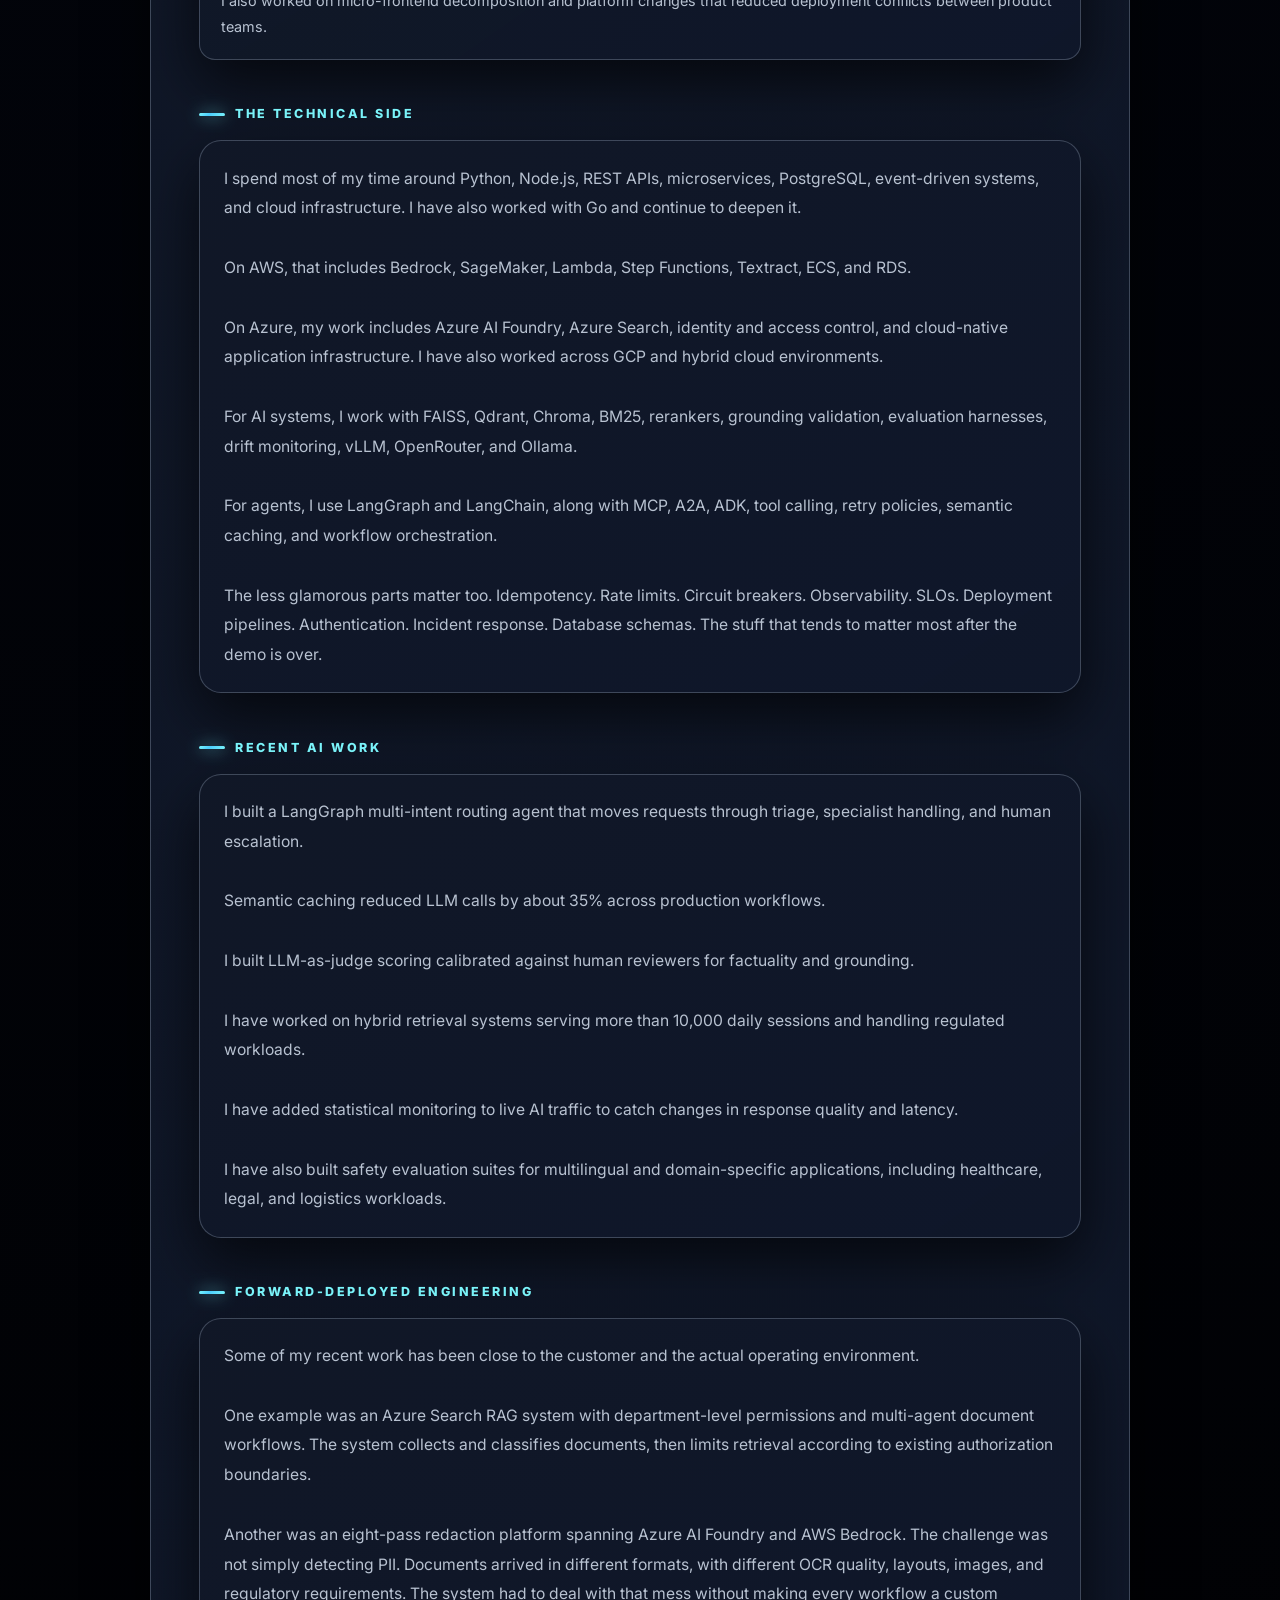
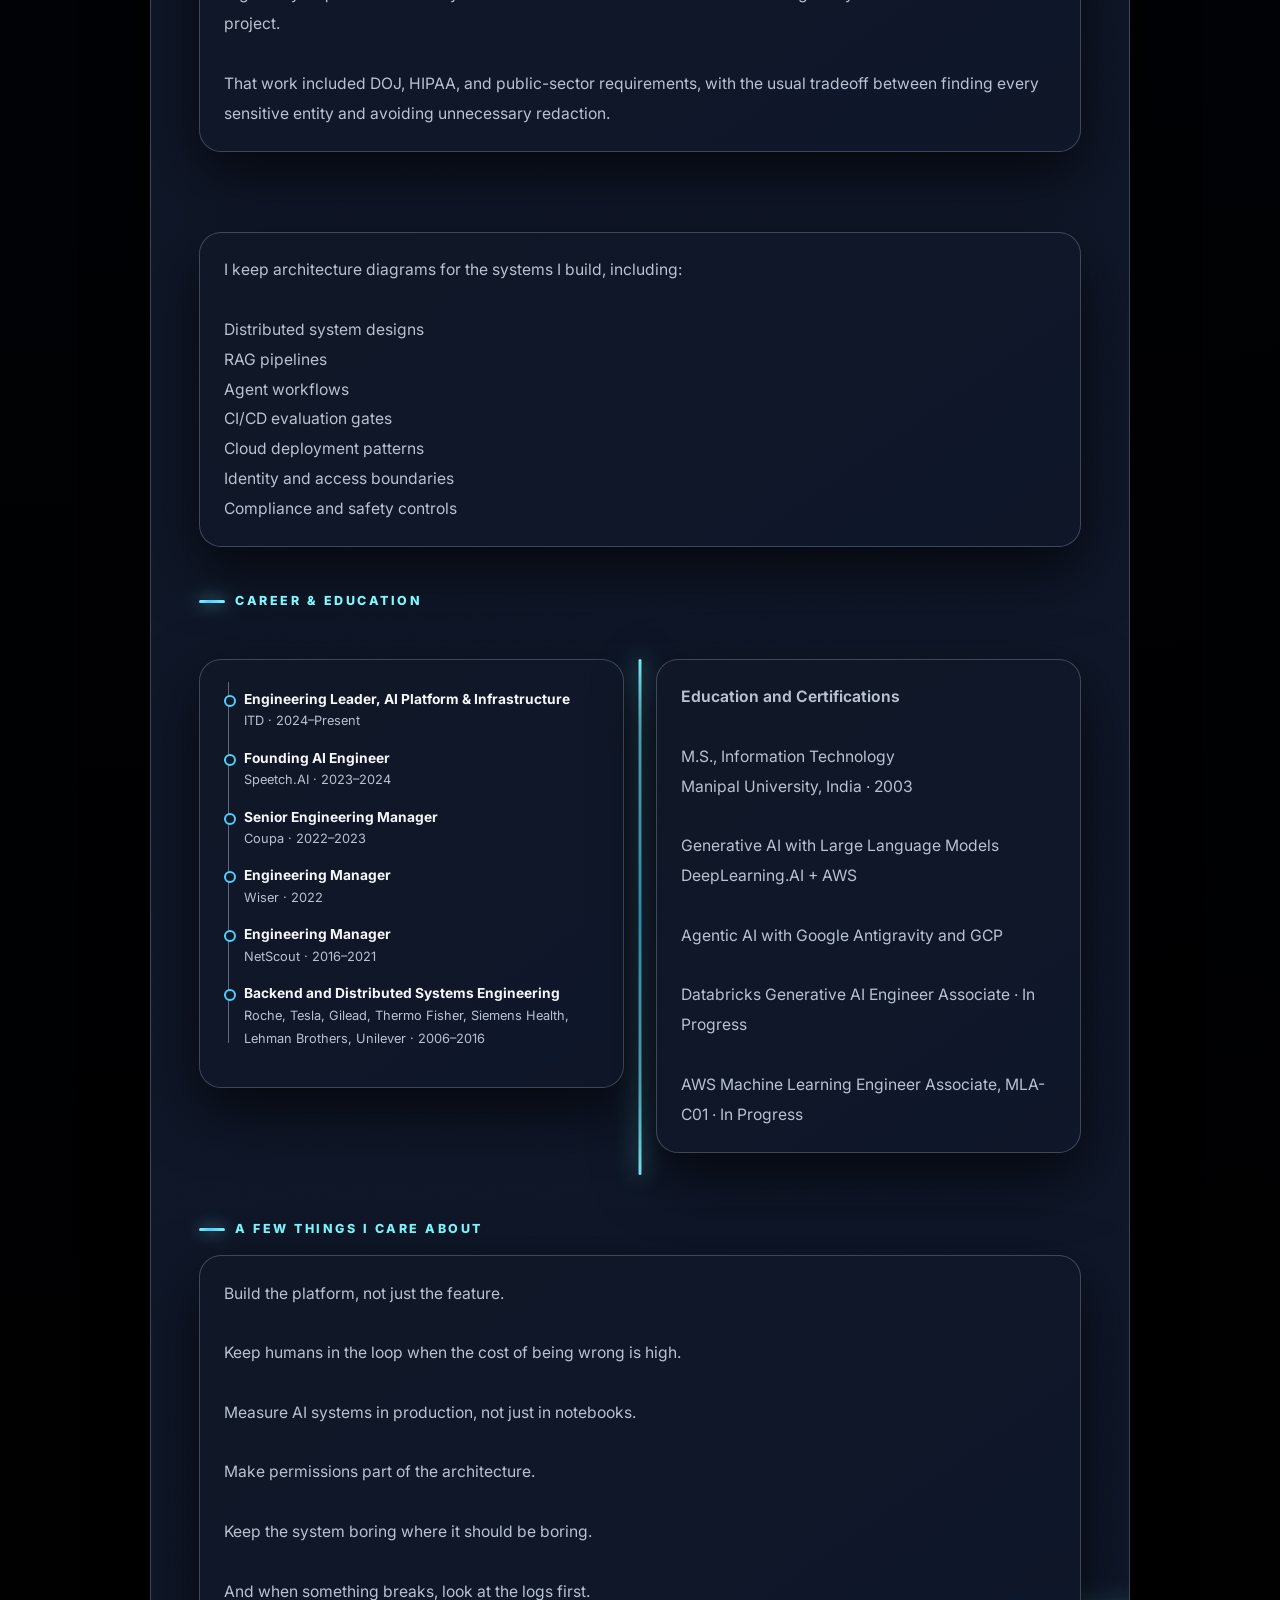
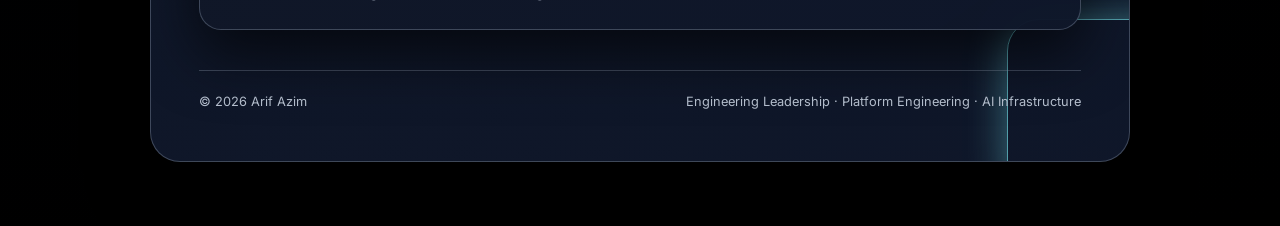
==== commit b7c0f512: "added style" ====
--- a/index.html
+++ b/index.html
@@ -1,444 +1,479 @@
 <!DOCTYPE html>
-<html lang="en">
+<html lang="en" data-theme="dark">
 <head>
   <meta charset="UTF-8" />
   <meta name="viewport" content="width=device-width, initial-scale=1.0" />
   <title>Arif Azim – Engineering Leader</title>
 
-  <!-- Fonts & Icons -->
-  <link rel="stylesheet" href="https://fonts.googleapis.com/css2?family=Inter:wght@400;500;600;700&family=JetBrains+Mono:wght@400;500&display=swap" />
-  <link rel="stylesheet" href="https://cdnjs.cloudflare.com/ajax/libs/font-awesome/6.5.1/css/all.min.css" />
+  <!-- Fonts -->
+  <link rel="stylesheet" href="https://fonts.googleapis.com/css2?family=Inter:wght@400;500;600;700&display=swap" />
 
   <style>
     :root {
-      --bg: #eef5f8;
-      --bg-alt: #e7f0f4;
-      --card-bg: #fffdf8;
-  
-      --accent: #1f6f8b;
-      --accent-soft: #e5f1f4;
-      --accent-strong: #15566e;
-  
-      --highlight: #f4d35e;
-      --highlight-soft: #fff5c9;
-  
-      --text-main: #172b36;
-      --text-muted: #60727b;
-      --text-soft: #82919a;
-  
-      --border-subtle: #d7e2e6;
-      --border-strong: #b8cbd2;
-  
-      --danger: #b4534b;
-      --success: #357a61;
-  
-      --shadow-soft: 0 18px 45px rgba(37, 67, 79, 0.08);
-      --shadow-hover: 0 14px 30px rgba(37, 67, 79, 0.13);
-  
-      --radius-lg: 20px;
-      --radius-md: 14px;
-      --radius-sm: 9px;
-  
-      --max-width: 1120px;
-    }
-  
+      --bg-dark: radial-gradient(circle at top left, #050816 0%, #02040b 40%, #000000 100%);
+      --bg-light: radial-gradient(circle at top left, #f5f7fb 0%, #e9edf7 40%, #ffffff 100%);
+      --text-dark: #f5f7fa;
+      --text-light: #111827;
+      --muted-dark: #b8c2d1;
+      --muted-light: #4b5563;
+      --accent: #4dd0ff;
+      --accent-strong: #7df9ff;
+      --accent-soft: rgba(77, 208, 255, 0.12);
+      --surface-dark: rgba(17, 24, 39, 0.85);
+      --surface-light: rgba(255, 255, 255, 0.9);
+      --border-dark: rgba(148, 163, 184, 0.35);
+      --border-light: rgba(148, 163, 184, 0.35);
+      --radius-lg: 22px;
+      --radius-md: 16px;
+      --radius-sm: 12px;
+      --shadow-soft: 0 24px 60px rgba(0, 0, 0, 0.65);
+      --shadow-hover: 0 32px 80px rgba(0, 0, 0, 0.85);
+      --max-width: 980px;
+    }
+
+    [data-theme="dark"] body {
+      background: var(--bg-dark);
+      color: var(--text-dark);
+    }
+
+    [data-theme="light"] body {
+      background: var(--bg-light);
+      color: var(--text-light);
+    }
+
     * {
       margin: 0;
       padding: 0;
       box-sizing: border-box;
     }
-  
+
     html {
       scroll-behavior: smooth;
     }
-  
+
     body {
-      font-family:
-        "Inter",
-        system-ui,
-        -apple-system,
-        BlinkMacSystemFont,
-        "Segoe UI",
-        sans-serif;
-      background:
-        linear-gradient(
-          135deg,
-          #eef5f8 0%,
-          #f8fbfa 48%,
-          #fff8df 100%
-        );
-      color: var(--text-main);
-      line-height: 1.7;
+      font-family: "Inter", system-ui, -apple-system, BlinkMacSystemFont, "Segoe UI", sans-serif;
+      line-height: 1.8;
       -webkit-font-smoothing: antialiased;
-    }
-  
+      min-height: 100vh;
+      overflow-x: hidden;
+    }
+
     a {
       color: var(--accent-strong);
       text-decoration: none;
-      transition:
-        color 0.2s ease,
-        border-color 0.2s ease;
-    }
-  
+      font-weight: 500;
+      transition: color 0.2s ease, text-shadow 0.2s ease;
+    }
+
     a:hover {
-      color: #0c4357;
-      text-decoration: none;
-    }
-  
+      text-shadow: 0 0 10px var(--accent-strong);
+    }
+
     .page {
       min-height: 100vh;
       display: flex;
       justify-content: center;
-      padding: 3.5rem 1.5rem 4rem;
-    }
-  
+      padding: 3rem 1.5rem 4rem;
+      position: relative;
+    }
+
+    .parallax-layer {
+      position: fixed;
+      inset: 0;
+      pointer-events: none;
+      z-index: -2;
+      background:
+        radial-gradient(circle at 10% 0%, rgba(77, 208, 255, 0.18), transparent 55%),
+        radial-gradient(circle at 90% 100%, rgba(125, 249, 255, 0.16), transparent 55%);
+      opacity: 0.9;
+      transform: translate3d(0, 0, 0);
+      will-change: transform;
+    }
+
     .shell {
       width: 100%;
       max-width: var(--max-width);
-      background: rgba(255, 253, 248, 0.88);
-      border: 1px solid rgba(184, 203, 210, 0.85);
-      border-radius: 26px;
+      border-radius: 30px;
       box-shadow: var(--shadow-soft);
       overflow: hidden;
       position: relative;
-      backdrop-filter: blur(12px);
-    }
-  
-    .shell::before {
+      backdrop-filter: blur(22px);
+      border: 1px solid rgba(148, 163, 184, 0.35);
+    }
+
+    [data-theme="dark"] .shell {
+      background: linear-gradient(135deg, rgba(17, 24, 39, 0.96), rgba(15, 23, 42, 0.98));
+    }
+
+    [data-theme="light"] .shell {
+      background: linear-gradient(135deg, rgba(255, 255, 255, 0.96), rgba(249, 250, 251, 0.98));
+    }
+
+    .shell::before,
+    .shell::after {
       content: "";
       position: absolute;
-      inset: 0;
+      width: 180px;
+      height: 180px;
+      border-radius: 32px;
+      border: 1px solid rgba(125, 249, 255, 0.6);
+      box-shadow: 0 0 40px rgba(125, 249, 255, 0.4);
       pointer-events: none;
-      background:
-        radial-gradient(
-          circle at 100% 0%,
-          rgba(244, 211, 94, 0.2),
-          transparent 28%
-        ),
-        radial-gradient(
-          circle at 0% 0%,
-          rgba(31, 111, 139, 0.08),
-          transparent 32%
-        );
-    }
-  
+      z-index: -1;
+    }
+
+    .shell::before {
+      top: -40px;
+      left: -60px;
+    }
+
+    .shell::after {
+      bottom: -40px;
+      right: -60px;
+    }
+
     .content {
       position: relative;
       z-index: 1;
-      padding: 3rem 3.25rem 3.25rem;
-    }
-  
+      padding: 2.75rem 3rem 3rem;
+    }
+
     @media (max-width: 768px) {
       .page {
-        padding: 1rem 0.75rem 2rem;
+        padding: 1.5rem 0.75rem 2.5rem;
       }
-  
+
       .shell {
-        border-radius: 18px;
+        border-radius: 22px;
       }
-  
+
       .content {
-        padding: 1.75rem 1.25rem 2rem;
+        padding: 2rem 1.5rem 2.25rem;
       }
     }
-  
+
+    /* Dark/Light toggle */
+    .theme-toggle {
+      position: absolute;
+      top: 1.4rem;
+      right: 1.6rem;
+      display: inline-flex;
+      align-items: center;
+      gap: 0.4rem;
+      padding: 0.4rem 0.8rem;
+      border-radius: 999px;
+      border: 1px solid rgba(148, 163, 184, 0.5);
+      font-size: 0.75rem;
+      cursor: pointer;
+      background: rgba(15, 23, 42, 0.85);
+      color: #e5e7eb;
+      box-shadow: 0 10px 24px rgba(0, 0, 0, 0.45);
+      transition: background 0.2s ease, transform 0.2s ease, box-shadow 0.2s ease;
+    }
+
+    [data-theme="light"] .theme-toggle {
+      background: rgba(255, 255, 255, 0.9);
+      color: #111827;
+    }
+
+    .theme-toggle:hover {
+      transform: translateY(-1px);
+      box-shadow: 0 14px 32px rgba(0, 0, 0, 0.55);
+    }
+
+    .theme-toggle-icon {
+      width: 16px;
+      height: 16px;
+      border-radius: 50%;
+      background: radial-gradient(circle, #7df9ff 0%, #4dd0ff 40%, #0ea5e9 100%);
+      box-shadow: 0 0 12px rgba(125, 249, 255, 0.8);
+    }
+
     /* Header */
-  
     header {
       display: flex;
       flex-direction: column;
       gap: 1.5rem;
       margin-bottom: 2.75rem;
       padding-bottom: 1.75rem;
-      border-bottom: 1px solid var(--border-subtle);
-    }
-  
+      border-bottom: 1px solid rgba(148, 163, 184, 0.35);
+    }
+
     .header-top {
       display: flex;
       justify-content: space-between;
       align-items: flex-start;
       gap: 2rem;
     }
-  
+
     .identity {
-      max-width: 650px;
-    }
-  
+      max-width: 640px;
+    }
+
     .name {
-      font-size: clamp(2.6rem, 5vw, 4.7rem);
+      font-size: clamp(2.8rem, 5vw, 3.6rem);
       line-height: 1;
       font-weight: 700;
-      letter-spacing: -0.075em;
-      color: var(--text-main);
-    }
-  
+      letter-spacing: -0.08em;
+      background: linear-gradient(135deg, #7df9ff 0%, #4dd0ff 40%, #7df9ff 100%);
+      -webkit-background-clip: text;
+      -webkit-text-fill-color: transparent;
+      animation: fadeIn 1.2s ease;
+    }
+
     .title {
       margin-top: 0.9rem;
-      font-size: 0.78rem;
+      font-size: 0.8rem;
       font-weight: 700;
-      color: var(--accent-strong);
       text-transform: uppercase;
       letter-spacing: 0.19em;
-    }
-  
+      color: var(--accent-strong);
+      animation: slideIn 0.9s ease;
+    }
+
     .summary-chip {
       max-width: 620px;
       margin-top: 1.15rem;
       font-size: 1rem;
-      line-height: 1.75;
-      color: var(--text-muted);
-    }
-  
+      line-height: 1.8;
+      color: var(--muted-dark);
+    }
+
+    [data-theme="light"] .summary-chip {
+      color: var(--muted-light);
+    }
+
     .summary-chip span {
-      color: var(--text-main);
+      color: inherit;
       font-weight: 600;
     }
-  
+
     .header-actions {
       display: flex;
       flex-direction: column;
       align-items: flex-end;
       gap: 0.9rem;
     }
-  
+
     .btn-primary {
       display: inline-flex;
       align-items: center;
       gap: 0.55rem;
-      padding: 0.75rem 1.15rem;
-      border: 1px solid var(--accent-strong);
-      border-radius: 8px;
-      background: var(--accent-strong);
-      color: #ffffff;
-      font-size: 0.76rem;
+      padding: 0.7rem 1.2rem;
+      border-radius: 999px;
+      border: 1px solid rgba(125, 249, 255, 0.7);
+      background: radial-gradient(circle at 0% 0%, rgba(77, 208, 255, 0.3), rgba(15, 23, 42, 0.95));
+      color: #e5e7eb;
+      font-size: 0.78rem;
       font-weight: 700;
       text-transform: uppercase;
-      letter-spacing: 0.08em;
+      letter-spacing: 0.09em;
       cursor: pointer;
-      transition:
-        background 0.2s ease,
-        transform 0.2s ease,
-        box-shadow 0.2s ease;
-    }
-  
-    .btn-primary i {
-      color: var(--highlight);
-    }
-  
+      box-shadow: 0 14px 32px rgba(0, 0, 0, 0.65);
+      transition: transform 0.2s ease, box-shadow 0.2s ease, background 0.2s ease;
+    }
+
     .btn-primary:hover {
-      background: #0d465b;
-      color: #ffffff;
       transform: translateY(-2px);
-      box-shadow: 0 8px 18px rgba(21, 86, 110, 0.18);
-    }
-  
+      box-shadow: 0 18px 40px rgba(0, 0, 0, 0.8);
+      background: radial-gradient(circle at 0% 0%, rgba(125, 249, 255, 0.4), rgba(15, 23, 42, 0.98));
+    }
+
     .contact-row {
       display: flex;
       flex-wrap: wrap;
       gap: 0.65rem 1.25rem;
-      font-size: 0.8rem;
-      color: var(--text-muted);
-    }
-  
+      font-size: 0.82rem;
+      color: var(--muted-dark);
+    }
+
+    [data-theme="light"] .contact-row {
+      color: var(--muted-light);
+    }
+
     .contact-item {
       display: inline-flex;
       align-items: center;
       gap: 0.4rem;
     }
-  
-    .contact-item i {
-      font-size: 0.8rem;
-      color: var(--accent);
-    }
-  
+
     .contact-item a {
       border-bottom: 1px solid transparent;
     }
-  
+
     .contact-item a:hover {
-      border-bottom-color: var(--accent);
-    }
-  
+      border-bottom-color: var(--accent-strong);
+    }
+
+    @media (max-width: 700px) {
+      .header-top {
+        flex-direction: column;
+        gap: 1.5rem;
+      }
+
+      .header-actions {
+        align-items: flex-start;
+      }
+    }
+
     /* Section layout */
-  
-    .grid {
-      display: grid;
-      grid-template-columns: minmax(0, 2.1fr) minmax(0, 1.25fr);
-      gap: 2.5rem;
-    }
-  
-    @media (max-width: 900px) {
-      .grid {
-        grid-template-columns: minmax(0, 1fr);
-        gap: 0;
-      }
-    }
-  
     section {
       margin-bottom: 2.25rem;
     }
-  
+
     .section-label {
-      font-size: 0.7rem;
+      font-size: 0.78rem;
       font-weight: 800;
       text-transform: uppercase;
       letter-spacing: 0.2em;
       color: var(--accent-strong);
-      margin-bottom: 0.8rem;
-      display: flex;
+      margin-bottom: 0.9rem;
+      display: inline-flex;
       align-items: center;
       gap: 0.65rem;
-    }
-  
+      position: relative;
+      opacity: 0;
+      transform: translateY(12px);
+      transition: opacity 0.6s ease, transform 0.6s ease;
+    }
+
     .section-label::before {
       content: "";
-      width: 24px;
+      width: 26px;
       height: 3px;
-      background: var(--highlight);
-      border-radius: 99px;
-    }
-  
+      border-radius: 999px;
+      background: linear-gradient(135deg, #7df9ff 0%, #4dd0ff 40%, #7df9ff 100%);
+      box-shadow: 0 0 16px rgba(125, 249, 255, 0.8);
+    }
+
+    .section-label.visible {
+      opacity: 1;
+      transform: translateY(0);
+    }
+
     .card {
-      background: rgba(255, 253, 248, 0.94);
-      border: 1px solid var(--border-subtle);
+      position: relative;
       border-radius: var(--radius-lg);
-      padding: 1.35rem 1.45rem;
-      box-shadow: 0 5px 18px rgba(37, 67, 79, 0.035);
-    }
-  
-    .card + .card {
-      margin-top: 1rem;
-    }
-  
+      padding: 1.4rem 1.5rem;
+      margin-bottom: 1.4rem;
+      transform-style: preserve-3d;
+      transition: transform 0.25s ease, box-shadow 0.25s ease, border-color 0.25s ease;
+      border: 1px solid var(--border-dark);
+      background: linear-gradient(145deg, rgba(17, 24, 39, 0.96), rgba(15, 23, 42, 0.98));
+      box-shadow: var(--shadow-soft);
+    }
+
+    [data-theme="light"] .card {
+      background: linear-gradient(145deg, rgba(255, 255, 255, 0.96), rgba(249, 250, 251, 0.98));
+      border-color: var(--border-light);
+    }
+
+    .card::before {
+      content: "";
+      position: absolute;
+      inset: 0;
+      border-radius: inherit;
+      border: 1px solid rgba(125, 249, 255, 0.35);
+      opacity: 0;
+      pointer-events: none;
+      transition: opacity 0.25s ease;
+    }
+
     .card:hover {
-      border-color: var(--border-strong);
-    }
-  
-    .card-header {
-      display: flex;
-      justify-content: space-between;
-      align-items: baseline;
-      gap: 0.75rem;
-      margin-bottom: 0.45rem;
-    }
-  
-    .card-title {
-      font-size: 0.95rem;
-      font-weight: 700;
-      color: var(--text-main);
-    }
-  
-    .card-meta {
-      font-size: 0.73rem;
-      color: var(--text-soft);
-      white-space: nowrap;
-    }
-  
-    .card-body {
-      font-size: 0.9rem;
-      color: var(--text-muted);
-    }
-  
-    /* Executive summary */
-  
+      transform: translateY(-6px) rotateX(4deg) rotateY(-3deg);
+      box-shadow: var(--shadow-hover);
+    }
+
+    .card:hover::before {
+      opacity: 1;
+    }
+
     .exec-summary {
-      font-size: 0.94rem;
-      line-height: 1.85;
-      color: var(--text-muted);
-    }
-  
+      font-size: 0.98rem;
+      line-height: 1.9;
+      color: var(--muted-dark);
+    }
+
+    [data-theme="light"] .exec-summary {
+      color: var(--muted-light);
+    }
+
     .exec-summary strong {
-      color: var(--text-main);
       font-weight: 650;
-    }
-  
-    /* Technical core */
-  
-    .tech-grid {
-      display: grid;
-      grid-template-columns: minmax(0, 1fr) minmax(0, 1fr);
-      gap: 1.35rem 1.25rem;
-      font-size: 0.84rem;
-    }
-  
-    @media (max-width: 768px) {
-      .tech-grid {
-        grid-template-columns: minmax(0, 1fr);
-      }
-    }
-  
-    .tech-block-title {
-      font-size: 0.7rem;
-      font-weight: 800;
-      text-transform: uppercase;
-      letter-spacing: 0.12em;
-      color: var(--accent-strong);
-      margin-bottom: 0.35rem;
-    }
-  
-    .tech-block-body {
-      color: var(--text-muted);
-      line-height: 1.7;
-    }
-  
-    /* Wins / impact */
-  
+      color: inherit;
+    }
+
     .impact-list {
       display: grid;
       gap: 0.9rem;
-      font-size: 0.86rem;
-    }
-  
+      font-size: 0.9rem;
+      color: var(--muted-dark);
+    }
+
+    [data-theme="light"] .impact-list {
+      color: var(--muted-light);
+    }
+
     .impact-item {
       position: relative;
-      padding-left: 1.05rem;
-      color: var(--text-muted);
-      line-height: 1.65;
-    }
-  
+      padding-left: 1.1rem;
+    }
+
     .impact-item::before {
       content: "";
       position: absolute;
       left: 0;
-      top: 0.58rem;
-      width: 5px;
-      height: 5px;
+      top: 0.6rem;
+      width: 6px;
+      height: 6px;
       border-radius: 50%;
-      background: var(--highlight);
-      box-shadow: 0 0 0 3px var(--highlight-soft);
-    }
-  
+      background: var(--accent);
+      box-shadow: 0 0 0 4px var(--accent-soft);
+    }
+
     .impact-item strong {
-      color: var(--text-main);
-      font-weight: 700;
-    }
-  
-    /* Signature projects */
-  
+      font-weight: 650;
+      color: inherit;
+    }
+
     .project {
       position: relative;
-      border: 1px solid var(--border-subtle);
-      border-left: 4px solid var(--accent);
       border-radius: var(--radius-md);
-      background: rgba(255, 253, 248, 0.78);
-      padding: 1.1rem 1.2rem;
-      font-size: 0.86rem;
-      transition:
-        border-color 0.2s ease,
-        box-shadow 0.2s ease,
-        transform 0.2s ease;
-    }
-  
-    .project + .project {
-      margin-top: 0.85rem;
-    }
-  
+      padding: 1.2rem 1.3rem;
+      margin-bottom: 1rem;
+      transform-style: preserve-3d;
+      transition: transform 0.25s ease, box-shadow 0.25s ease, border-color 0.25s ease;
+      border: 1px solid var(--border-dark);
+      background: linear-gradient(145deg, rgba(17, 24, 39, 0.94), rgba(15, 23, 42, 0.98));
+      box-shadow: var(--shadow-soft);
+    }
+
+    [data-theme="light"] .project {
+      background: linear-gradient(145deg, rgba(255, 255, 255, 0.96), rgba(249, 250, 251, 0.98));
+      border-color: var(--border-light);
+    }
+
+    .project::before {
+      content: "";
+      position: absolute;
+      inset: 0;
+      border-radius: inherit;
+      border: 1px solid rgba(125, 249, 255, 0.35);
+      opacity: 0;
+      pointer-events: none;
+      transition: opacity 0.25s ease;
+    }
+
     .project:hover {
-      border-color: var(--accent);
+      transform: translateY(-6px) rotateX(4deg) rotateY(-3deg);
       box-shadow: var(--shadow-hover);
-      transform: translateY(-2px);
-    }
-  
+    }
+
+    .project:hover::before {
+      opacity: 1;
+    }
+
     .project-title-row {
       display: flex;
       justify-content: space-between;
@@ -446,114 +481,84 @@
       gap: 0.75rem;
       margin-bottom: 0.35rem;
     }
-  
+
     .project-title {
-      font-weight: 750;
-      font-size: 0.92rem;
-      color: var(--text-main);
-    }
-  
+      font-weight: 700;
+      font-size: 0.96rem;
+    }
+
     .project-meta {
-      font-size: 0.72rem;
+      font-size: 0.78rem;
       color: var(--accent-strong);
       white-space: nowrap;
-      font-weight: 600;
-    }
-  
+    }
+
     .project-line {
       margin-top: 0.2rem;
-      color: var(--text-muted);
-      line-height: 1.65;
-    }
-  
+      font-size: 0.9rem;
+      color: var(--muted-dark);
+    }
+
+    [data-theme="light"] .project-line {
+      color: var(--muted-light);
+    }
+
     .project-line span {
-      font-weight: 700;
-      color: var(--text-main);
-    }
-  
-    /* Architecture gallery */
-  
-    .gallery {
-      display: grid;
-      grid-template-columns: repeat(2, minmax(0, 1fr));
-      gap: 0.7rem;
-      font-size: 0.78rem;
-    }
-  
-    @media (max-width: 768px) {
-      .gallery {
-        grid-template-columns: repeat(2, minmax(0, 1fr));
-      }
-    }
-  
-    .gallery-item {
-      min-height: 64px;
-      border: 1px solid var(--border-subtle);
-      border-radius: var(--radius-sm);
-      background: var(--bg-alt);
-      padding: 0.7rem;
-      display: flex;
-      align-items: center;
-      gap: 0.55rem;
-      color: var(--text-muted);
-      line-height: 1.35;
-      transition:
-        background 0.2s ease,
-        border-color 0.2s ease,
-        color 0.2s ease;
-    }
-  
-    .gallery-item:hover {
-      background: var(--highlight-soft);
-      border-color: #e7cf67;
-      color: var(--text-main);
-    }
-  
-    .gallery-item i {
-      color: var(--accent);
-      font-size: 0.85rem;
-      flex: 0 0 auto;
-    }
-  
+      font-weight: 650;
+    }
+
+    /* Columns for Career + Education */
     .timeline-certs {
       display: grid;
-      grid-template-columns: minmax(0, 1fr) minmax(0, 1fr);
-      gap: 1rem;
-      align-items: start;
-    }
-
-    @media (max-width: 768px) {
+      grid-template-columns: 1fr 1fr;
+      gap: 2rem;
+      margin-top: 2rem;
+      position: relative;
+    }
+
+    .timeline-certs::before {
+      content: "";
+      position: absolute;
+      left: 50%;
+      top: 0;
+      width: 3px;
+      height: 100%;
+      background: linear-gradient(180deg, #7df9ff 0%, #4dd0ff 50%, #7df9ff 100%);
+      border-radius: 999px;
+      box-shadow: 0 0 22px rgba(125, 249, 255, 0.9);
+      transform: translateX(-50%);
+    }
+
+    @media (max-width: 900px) {
       .timeline-certs {
         grid-template-columns: 1fr;
       }
-    }
-    /* Career timeline */
-  
+      .timeline-certs::before {
+        display: none;
+      }
+    }
+
     .timeline {
       position: relative;
       padding-top: 0.4rem;
-      font-size: 0.84rem;
-    }
-  
+      font-size: 0.86rem;
+    }
+
     .timeline-track {
       position: absolute;
       left: 0.27rem;
       top: 0;
       bottom: 0.45rem;
       width: 1px;
-      background: var(--border-strong);
-    }
-  
+      background: rgba(148, 163, 184, 0.6);
+    }
+
     .timeline-item {
       position: relative;
       padding-left: 1.25rem;
       margin-bottom: 0.95rem;
     }
-  
-    .timeline-item:last-child {
-      margin-bottom: 0;
-    }
-  
+
     .timeline-item::before {
       content: "";
       position: absolute;
@@ -562,105 +567,62 @@
       width: 8px;
       height: 8px;
       border-radius: 50%;
-      background: var(--card-bg);
+      background: rgba(17, 24, 39, 1);
       border: 2px solid var(--accent);
     }
-  
-    .timeline-item:first-of-type::before {
-      background: var(--highlight);
-      border-color: var(--highlight);
-    }
-  
+
     .timeline-role {
       font-weight: 700;
-      color: var(--text-main);
-      line-height: 1.45;
-    }
-  
+      line-height: 1.5;
+    }
+
     .timeline-meta {
-      color: var(--text-muted);
-      font-size: 0.78rem;
-      margin-top: 0.15rem;
-    }
-  
-    /* Footer */
-  
+      font-size: 0.8rem;
+      color: var(--muted-dark);
+    }
+
+    [data-theme="light"] .timeline-meta {
+      color: var(--muted-light);
+    }
+
     footer {
       margin-top: 2.5rem;
       padding-top: 1.2rem;
-      border-top: 1px solid var(--border-subtle);
-      font-size: 0.75rem;
-      color: var(--text-muted);
+      border-top: 1px solid rgba(148, 163, 184, 0.35);
+      font-size: 0.8rem;
+      color: var(--muted-dark);
       display: flex;
       justify-content: space-between;
       align-items: center;
       gap: 0.75rem;
     }
-  
-    .footer-left {
-      display: flex;
-      align-items: center;
-      gap: 0.45rem;
-    }
-  
-    .footer-left i {
-      color: var(--accent);
-      font-size: 0.75rem;
-    }
-  
-    .footer-right {
-      font-family: "JetBrains Mono", monospace;
-      font-size: 0.7rem;
-      color: var(--text-soft);
-    }
-  
+
+    [data-theme="light"] footer {
+      color: var(--muted-light);
+    }
+
     @media (max-width: 700px) {
-      .header-top {
+      footer {
         flex-direction: column;
-        gap: 1.5rem;
-      }
-  
-      .header-actions {
-        width: 100%;
         align-items: flex-start;
       }
-  
-      .contact-row {
-        gap: 0.55rem 1rem;
-      }
-  
-      .name {
-        font-size: 3rem;
-      }
-  
-      .title {
-        line-height: 1.7;
-      }
-  
-      .project-title-row {
-        align-items: flex-start;
-        flex-direction: column;
-        gap: 0.15rem;
-      }
-  
-      .project-meta {
-        white-space: normal;
-      }
-  
-      footer {
-        align-items: flex-start;
-        flex-direction: column;
-      }
-    }
-  
+    }
+
+    @keyframes fadeIn {
+      from { opacity: 0; transform: translateY(14px); }
+      to { opacity: 1; transform: translateY(0); }
+    }
+
+    @keyframes slideIn {
+      from { opacity: 0; transform: translateX(-18px); }
+      to { opacity: 1; transform: translateX(0); }
+    }
+
     @media (prefers-reduced-motion: reduce) {
       html {
         scroll-behavior: auto;
       }
-  
-      *,
-      *::before,
-      *::after {
+      *, *::before, *::after {
         transition: none !important;
         animation: none !important;
       }
@@ -668,325 +630,252 @@
   </style>
 </head>
 <body>
+  <div class="parallax-layer"></div>
   <div class="page">
     <div class="shell">
+      <button class="theme-toggle" id="themeToggle">
+        <div class="theme-toggle-icon"></div>
+        <span>Toggle theme</span>
+      </button>
       <div class="content">
         <!-- HEADER -->
         <header>
           <div class="header-top">
             <div class="identity">
               <div class="name">Arif Azim</div>
-              <div class="title">ENGINEERING LEADER · PLATFORM · AI‑NATIVE INFRASTRUCTURE</div>
+              <div class="title">Engineering Leader | Platform Engineering | AI Infrastructure</div>
               <div class="summary-chip">
-                <span>Distributed systems, cloud platforms, agentic AI runtimes, and forward‑deployed engineering</span> for high‑scale, compliant production environments.
+                I build distributed systems, cloud platforms, developer infrastructure, and production AI systems.<br /><br />
+                My work sits at the intersection of engineering leadership and hands-on architecture. I have built backend platforms, AI and RAG systems, agent runtimes, developer tooling, and cloud infrastructure used in large, regulated environments.<br /><br />
+                I have led engineering teams across the US, India, Ukraine, and Latin America, and I still spend plenty of time in the code, architecture diagrams, logs, and production systems.
               </div>
             </div>
             <div class="header-actions">
-              <a
-                href="http://tiny.cc/a1x9101"
-                class="btn-primary"
-                target="_blank"
-                rel="noopener"
-              >
-                <i class="fas fa-file-pdf"></i>
-                <span>Download Resume PDF</span>
+              <a href="http://tiny.cc/a1x9101" class="btn-primary" target="_blank" rel="noopener">
+                <span>Resume PDF</span>
               </a>
               <div class="contact-row">
                 <div class="contact-item">
-                  <i class="fas fa-location-dot"></i>
                   <span>SF Bay Area</span>
                 </div>
-                <div class="contact-item">
-                  <i class="fas fa-phone"></i>
-                  <a href="tel:2016734401">(201) 673‑4401</a>
-                </div>
-                <div class="contact-item">
-                  <i class="fas fa-envelope"></i>
-                  <a href="mailto:arif.azim@gmail.com">arif.azim@gmail.com</a>
-                </div>
               </div>
             </div>
           </div>
 
-          <div class="contact-row" style="margin-top: 0.35rem;">
+          <div class="contact-row" style="margin-top: 0.75rem;">
             <div class="contact-item">
-              <i class="fab fa-linkedin"></i>
-              <a href="https://linkedin.com/in/arif-azim" target="_blank" rel="noopener">linkedin.com/in/arif-azim</a>
+              <a href="http://tiny.cc/a1x9101" target="_blank" rel="noopener">Resume</a>
             </div>
             <div class="contact-item">
-              <i class="fab fa-github"></i>
-              <a href="https://github.com/arifazim" target="_blank" rel="noopener">github.com/arifazim</a>
+              <a href="https://linkedin.com/in/arif-azim" target="_blank" rel="noopener">LinkedIn</a>
             </div>
             <div class="contact-item">
-              <i class="fas fa-database"></i>
-              <a href="https://www.kaggle.com/arif3012" target="_blank" rel="noopener">kaggle.com/arif3012</a>
+              <a href="https://github.com/arifazim" target="_blank" rel="noopener">GitHub</a>
+            </div>
+            <div class="contact-item">
+              <a href="https://www.kaggle.com/arif3012" target="_blank" rel="noopener">Kaggle</a>
             </div>
           </div>
         </header>
 
-        <div class="grid">
-          <!-- LEFT COLUMN -->
-          <div>
-            <!-- EXECUTIVE SUMMARY -->
-            <section>
-              <div class="section-label">Executive Summary</div>
-              <div class="card">
-                <div class="exec-summary">
-                  Engineering leader specializing in <strong>distributed systems, cloud platforms, AI‑native infrastructure, and forward‑deployed engineering</strong>. I build high‑scale backend systems, agentic runtimes, and developer platforms that accelerate delivery, improve reliability, and reduce cost. I’ve led distributed teams across US, LatAm, India, and Ukraine, shipping production systems under DOJ/HIPAA constraints and driving multimillion‑dollar savings through platform modernization and AI automation. My work blends deep technical architecture with hands‑on execution across LLMOps, RAG pipelines, agentic orchestration, and secure, department‑scoped data access.
-                </div>
-              </div>
-            </section>
-
-            <!-- LEADERSHIP IMPACT -->
-            <section>
-              <div class="section-label">Leadership Impact</div>
-              <div class="card">
-                <div class="impact-list">
-                  <div class="impact-item">
-                    <strong>$1.3M/year support cost reduction</strong> via hybrid‑RAG platform (FAISS + BM25 + reranker + grounding checks). Resolution 42% → 68%, CSAT 3.6 → 8.2, 10K+ daily sessions, sub‑2s P99.
-                  </div>
-                  <div class="impact-item">
-                    <strong>$2.8M/year automation savings</strong> at Coupa through backend platform services adopted across enterprise integrations.
-                  </div>
-                  <div class="impact-item">
-                    <strong>65% fewer escalations</strong> using LangGraph routing agent with guardrails, retry budgets, semantic caching, and LangSmith traces (8K+ sessions/day, 99%+ task completion).
-                  </div>
-                  <div class="impact-item">
-                    <strong>Eval cycle time cut 70%</strong> by embedding LLM‑as‑judge harnesses into CI/CD as hard gates on factuality, safety, grounding, and latency.
-                  </div>
-                  <div class="impact-item">
-                    <strong>80% reduction in manual audit workload</strong> with DOJ/HIPAA‑compliant AI redaction pipeline (Textract + Comprehend + custom NLP), 50K+ docs/month.
-                  </div>
-                  <div class="impact-item">
-                    <strong>RBAC‑based RAG on Azure Search</strong> with multi‑agent orchestration to automate document collection and enforce department‑wise access controls, ensuring data is only accessible to authorized roles.
-                  </div>
-                  <div class="impact-item">
-                    <strong>8‑pass redaction platform</strong> on Azure Foundry and AWS Bedrock handling variable PDF formats, OCR outputs, images, and media files to consistently remove PII across agencies and departments.
-                  </div>
-                  <div class="impact-item">
-                    <strong>Scaled teams from 7 → 15 engineers</strong> across US, India, Ukraine, and LatAm; established hiring bar, engineering ladder, and incident response standards.
-                  </div>
-                  <div class="impact-item">
-                    <strong>Micro‑frontend modernization</strong> at Coupa eliminating deployment bottlenecks and merge conflicts across product teams.
-                  </div>
-                </div>
-              </div>
-            </section>
-
-            <!-- SIGNATURE PROJECTS -->
-            <section>
-              <div class="section-label">Signature Projects</div>
-
-              <div class="project">
-                <div class="project-title-row">
-                  <div class="project-title">Hybrid‑RAG Support Platform</div>
-                  <div class="project-meta">ITD · Public Sector</div>
-                </div>
-                <div class="project-line"><span>Problem:</span> High support cost, slow resolution, inconsistent quality.</div>
-                <div class="project-line"><span>Solution:</span> Hybrid retrieval (FAISS + BM25), reranking, grounding checks, drift monitoring, LLM‑as‑judge scoring.</div>
-                <div class="project-line"><span>Impact:</span> Resolution 42% → 68%, CSAT 3.6 → 8.2, $1.3M/year saved, 10K+ daily sessions.</div>
-              </div>
-
-              <div class="project">
-                <div class="project-title-row">
-                  <div class="project-title">LangGraph Routing Agent</div>
-                  <div class="project-meta">ITD</div>
-                </div>
-                <div class="project-line"><span>Problem:</span> High escalation volume and inconsistent task routing.</div>
-                <div class="project-line"><span>Solution:</span> Multi‑intent agent with guardrails, retry budgets, semantic caching, LangSmith traces.</div>
-                <div class="project-line"><span>Impact:</span> 65% fewer escalations, 8K+ sessions/day, 99%+ task completion.</div>
-              </div>
-
-              <div class="project">
-                <div class="project-title-row">
-                  <div class="project-title">LLMOps Evaluation Platform</div>
-                  <div class="project-meta">ITD</div>
-                </div>
-                <div class="project-line"><span>Problem:</span> Silent regressions and slow evaluation cycles.</div>
-                <div class="project-line"><span>Solution:</span> LLM‑as‑judge calibrated to &lt;5% human disagreement, grounding validators, safety suites, CI/CD gates.</div>
-                <div class="project-line"><span>Impact:</span> 70% faster eval cycles, 3 regressions caught pre‑production.</div>
-              </div>
-
-              <div class="project">
-                <div class="project-title-row">
-                  <div class="project-title">AI Redaction Pipeline</div>
-                  <div class="project-meta">Public Sector</div>
-                </div>
-                <div class="project-line"><span>Problem:</span> Manual redaction workload under DOJ/HIPAA constraints.</div>
-                <div class="project-line"><span>Solution:</span> Textract + Comprehend + custom NLP post‑processing; automated quality gates.</div>
-                <div class="project-line"><span>Impact:</span> 80% reduction in manual audit work, 50K+ docs/month.</div>
-              </div>
-
-              <div class="project">
-                <div class="project-title-row">
-                  <div class="project-title">RBAC‑Based RAG & Multi‑Agent Access</div>
-                  <div class="project-meta">Forward‑Deployed · Azure</div>
-                </div>
-                <div class="project-line"><span>Problem:</span> Fragmented document access and inconsistent data visibility across departments.</div>
-                <div class="project-line"><span>Solution:</span> RBAC‑aware RAG layer on Azure Search with multi‑agent orchestration to ingest, classify, and expose documents only to authorized departments and roles.</div>
-                <div class="project-line"><span>Impact:</span> Automated document collection, reduced manual routing, and strict department‑wise access boundaries for sensitive data.</div>
-              </div>
-
-              <div class="project">
-                <div class="project-title-row">
-                  <div class="project-title">8‑Pass Redaction Platform</div>
-                  <div class="project-meta">Forward‑Deployed · Azure & AWS</div>
-                </div>
-                <div class="project-line"><span>Problem:</span> PII scattered across heterogeneous formats (PDF, OCR, images, media) across agencies.</div>
-                <div class="project-line"><span>Solution:</span> Multi‑pass redaction pipeline on Azure Foundry and AWS Bedrock handling variable PDFs, OCR outputs, image files, and media streams with layered rules and model‑based detection.</div>
-                <div class="project-line"><span>Impact:</span> Consistent PII removal across formats, reduced manual review, and standardized redaction for cross‑agency workflows.</div>
-              </div>
-
-              <div class="project">
-                <div class="project-title-row">
-                  <div class="project-title">Automation Platform</div>
-                  <div class="project-meta">Coupa</div>
-                </div>
-                <div class="project-line"><span>Problem:</span> Enterprise integrations required repetitive manual workflows.</div>
-                <div class="project-line"><span>Solution:</span> Backend automation services, platform APIs, micro‑frontend decomposition.</div>
-                <div class="project-line"><span>Impact:</span> $2.8M/year savings, major reduction in deployment conflicts.</div>
-              </div>
-            </section>
-          </div>
-
-          <!-- RIGHT COLUMN -->
-          <div>
-            <!-- TECHNICAL CORE -->
-            <section>
-              <div class="section-label">Technical Core</div>
-              <div class="card">
-                <div class="tech-grid">
-                  <div>
-                    <div class="tech-block-title">Distributed Systems & Backend</div>
-                    <div class="tech-block-body">
-                      Python, Node.js, Go (learning), REST APIs, microservices, event‑driven architecture, PostgreSQL, schema design, idempotency, rate limiting, circuit breakers.
-                    </div>
-                  </div>
-                  <div>
-                    <div class="tech-block-title">Cloud & Infrastructure</div>
-                    <div class="tech-block-body">
-                      AWS (Bedrock, SageMaker, Lambda, Step Functions, Textract, ECS, RDS), Azure AI Foundry, Azure Search, GCP, Terraform, Docker, Ansible, hybrid cloud, Vercel, Render, Railway.
-                    </div>
-                  </div>
-                  <div>
-                    <div class="tech-block-title">AI / LLM Systems</div>
-                    <div class="tech-block-body">
-                      Hybrid RAG (FAISS, Qdrant, Chroma, BM25), reranking, grounding validation, drift monitoring, LLM‑as‑judge, evaluation harnesses, safety test suites, vLLM, OpenRouter, Ollama.
-                    </div>
-                  </div>
-                  <div>
-                    <div class="tech-block-title">Agentic Orchestration</div>
-                    <div class="tech-block-body">
-                      LangGraph, LangChain, LangMem, A2A, ADK, MCP, tool‑calling agents, guardrails, retry budgets, semantic caching, circuit breakers, workflow orchestration.
-                    </div>
-                  </div>
-                  <div>
-                    <div class="tech-block-title">Platform Engineering</div>
-                    <div class="tech-block-body">
-                      Internal developer platforms, CI/CD pipelines, micro‑frontends, observability, SLOs, runtime standards, incident response, API reliability, spec‑driven development.
-                    </div>
-                  </div>
-                  <div>
-                    <div class="tech-block-title">Leadership</div>
-                    <div class="tech-block-body">
-                      Hiring, coaching, OKRs, roadmap planning, cross‑functional alignment, executive communication, distributed teams, incident command.
-                    </div>
-                  </div>
-                </div>
-              </div>
-            </section>
-
-            <!-- AI / AGENTIC WORK -->
-            <section>
-              <div class="section-label">AI / Agentic Work</div>
-              <div class="card">
-                <div class="impact-list">
-                  <div class="impact-item">
-                    LangGraph multi‑intent routing agent (triage → specialist → human escalation) with guardrails and retry budgets.
-                  </div>
-                  <div class="impact-item">
-                    Semantic caching reducing LLM calls by <strong>35%</strong> across production workflows.
-                  </div>
-                  <div class="impact-item">
-                    LLM‑as‑judge scoring calibrated to &lt;5% human disagreement for factuality and grounding.
-                  </div>
-                  <div class="impact-item">
-                    Hybrid retrieval pipelines powering 10K+ daily sessions with DOJ/HIPAA‑compliant workloads.
-                  </div>
-                  <div class="impact-item">
-                    Drift monitoring on live traffic with statistical alerting on quality degradation and latency spikes.
-                  </div>
-                  <div class="impact-item">
-                    Safety evaluation suites for multilingual and domain‑specific workloads (healthcare, legal, logistics).
-                  </div>
-                </div>
-              </div>
-            </section>
-
-            <!-- FORWARD‑DEPLOYED ENGINEERING -->
-            <section>
-              <div class="section-label">Forward‑Deployed Engineering</div>
-              <div class="card">
-                <div class="impact-list">
-                  <div class="impact-item">
-                    Designed RBAC‑aware RAG systems on top of Azure Search and multi‑agent orchestration to automate document ingestion, classification, and department‑scoped access, ensuring only authorized users can query sensitive data.
-                  </div>
-                  <div class="impact-item">
-                    Implemented department‑wise access controls integrated with existing auth systems so agents and retrieval layers respect organizational boundaries and compliance requirements.
-                  </div>
-                  <div class="impact-item">
-                    Built an 8‑pass redaction platform on Azure AI Foundry and AWS Bedrock to handle variable PDF layouts, OCR outputs, image files, and media streams, applying layered PII detection and removal across agencies and departments.
-                  </div>
-                  <div class="impact-item">
-                    Tuned redaction flows for different regulatory contexts (DOJ, HIPAA, public‑sector policies), balancing recall of sensitive entities with minimal over‑redaction to preserve document utility.
-                  </div>
-                </div>
-              </div>
-            </section>
-
-            <!-- ARCHITECTURE DIAGRAMS -->
-            <section>
-              <div class="section-label">Architecture Diagrams</div>
-              <div class="card">
-                <div class="gallery">
-                  <div class="gallery-item">
-                    <i class="fas fa-diagram-project"></i>
-                    <span>Distributed system blueprint</span>
-                  </div>
-                  <div class="gallery-item">
-                    <i class="fas fa-network-wired"></i>
-                    <span>RAG pipeline architecture</span>
-                  </div>
-                  <div class="gallery-item">
-                    <i class="fas fa-robot"></i>
-                    <span>Agentic orchestration flows</span>
-                  </div>
-                  <div class="gallery-item">
-                    <i class="fas fa-code-branch"></i>
-                    <span>CI/CD eval gates</span>
-                  </div>
-                  <div class="gallery-item">
-                    <i class="fas fa-cloud"></i>
-                    <span>Cloud deployment topology</span>
-                  </div>
-                  <div class="gallery-item">
-                    <i class="fas fa-shield-alt"></i>
-                    <span>Compliance & safety patterns</span>
-                  </div>
-                </div>
-              </div>
-            </section>
-
-            <!-- CAREER TIMELINE -->
+        <!-- WHAT I BUILD -->
+        <section>
+          <div class="section-label">What I Build</div>
+          <div class="card">
+            <div class="exec-summary">
+              Most of my recent work has been around production AI and the infrastructure underneath it.<br /><br />
+              I have built hybrid RAG systems using FAISS, BM25, reranking, grounding checks, and evaluation pipelines. One of these systems now handles more than 10,000 sessions a day and helped reduce support costs by about $1.3M a year. Resolution rates went from 42% to 68%, while CSAT moved from 3.6 to 8.2.<br /><br />
+              I built a LangGraph routing agent for high-volume support workflows, with intent routing, guardrails, retry budgets, semantic caching, and LangSmith tracing. It reduced escalations by 65% across more than 8,000 sessions a day, with task completion above 99%.<br /><br />
+              I also built an evaluation system around LLM-as-judge scoring, grounding checks, safety tests, and CI/CD gates. The goal was simple. Catch bad model behavior before it reaches production. Evaluation time dropped by about 70%, and the pipeline caught three regressions before release.<br /><br />
+              Another project involved automated document redaction for public-sector workloads. The system processes more than 50,000 documents a month using AWS Textract, Comprehend, custom NLP, and multiple quality checks. It cut manual audit work by about 80%.<br /><br />
+              There is a fair amount of infrastructure behind all of this. Azure AI Foundry, AWS Bedrock, Azure Search, PostgreSQL, containers, CI/CD, observability, APIs, authentication, access control, and the usual collection of things that become very important once an AI prototype has to survive real users.
+            </div>
+          </div>
+        </section>
+
+        <!-- ENGINEERING LEADERSHIP -->
+        <section>
+          <div class="section-label">Engineering Leadership</div>
+          <div class="card">
+            <div class="exec-summary">
+              I have managed teams ranging from 7 to 15 engineers across several countries.<br /><br />
+              That includes hiring, technical direction, roadmap planning, architecture reviews, mentoring, incident response, and working directly with product and business leaders. I care about the engineering system around the team as much as the technology itself. Good engineers need clear ownership, reasonable standards, fast feedback, and enough room to make decisions.<br /><br />
+              At Coupa, I led platform engineering work across enterprise integrations and backend services. Platform changes contributed to roughly $2.8M a year in automation savings. I also worked on micro-frontend and GraphQL modernization, reducing deployment friction and the merge conflicts that had become a problem across product teams.<br /><br />
+              Earlier roles covered backend systems, distributed services, cloud infrastructure, and large-scale enterprise software.
+            </div>
+          </div>
+        </section>
+
+        <!-- SELECTED PROJECTS -->
+        <section>
+          <div class="section-label">Selected Projects</div>
+
+          <div class="project">
+            <div class="project-title-row">
+              <div class="project-title">Hybrid RAG Support Platform</div>
+              <div class="project-meta">Public Sector</div>
+            </div>
+            <div class="project-line">
+              A production support platform combining dense and sparse retrieval, reranking, grounding validation, drift monitoring, and LLM evaluation.
+            </div>
+            <div class="project-line">
+              10K+ daily sessions · 42% → 68% resolution · CSAT 3.6 → 8.2 · $1.3M/year support savings · Sub-2-second P99
+            </div>
+          </div>
+
+          <div class="project">
+            <div class="project-title-row">
+              <div class="project-title">LangGraph Routing Agent</div>
+            </div>
+            <div class="project-line">
+              A multi-intent routing system that sends requests through specialist workflows and escalates to people when needed.
+            </div>
+            <div class="project-line">
+              The system uses guardrails, retry budgets, semantic caching, and LangSmith tracing.
+            </div>
+            <div class="project-line">
+              65% fewer escalations · 8K+ sessions/day · 99%+ task completion
+            </div>
+          </div>
+
+          <div class="project">
+            <div class="project-title-row">
+              <div class="project-title">LLM Evaluation Platform</div>
+            </div>
+            <div class="project-line">
+              An evaluation pipeline built around LLM-as-judge scoring, human calibration, grounding validation, safety tests, and CI/CD gates.
+            </div>
+            <div class="project-line">
+              The scoring system was calibrated to less than 5% disagreement with human evaluation.
+            </div>
+            <div class="project-line">
+              Evaluation cycle time dropped 70%, and three regressions were caught before production.
+            </div>
+          </div>
+
+          <div class="project">
+            <div class="project-title-row">
+              <div class="project-title">AI Redaction Pipeline</div>
+            </div>
+            <div class="project-line">
+              A document processing pipeline built for large public-sector workloads.
+            </div>
+            <div class="project-line">
+              It combines Textract, Comprehend, custom NLP processing, and automated quality checks to identify and remove sensitive information from documents.
+            </div>
+            <div class="project-line">
+              50K+ documents/month · 80% reduction in manual audit work
+            </div>
+          </div>
+
+          <div class="project">
+            <div class="project-title-row">
+              <div class="project-title">RBAC RAG and Multi-Agent Access</div>
+            </div>
+            <div class="project-line">
+              A department-aware RAG system built on Azure Search.
+            </div>
+            <div class="project-line">
+              Documents are collected and classified through automated workflows, while retrieval follows existing organizational permissions. Agents cannot simply retrieve everything that exists in the index. Access follows the user's department and role.
+            </div>
+          </div>
+
+          <div class="project">
+            <div class="project-title-row">
+              <div class="project-title">8-Pass Redaction Platform</div>
+            </div>
+            <div class="project-line">
+              A multi-stage redaction system running across Azure AI Foundry and AWS Bedrock.
+            </div>
+            <div class="project-line">
+              It handles inconsistent PDF layouts, OCR output, images, and other media formats. Different passes look for different classes of sensitive information, with additional checks to reduce missed entities and unnecessary redaction.
+            </div>
+          </div>
+
+          <div class="project">
+            <div class="project-title-row">
+              <div class="project-title">Enterprise Automation Platform</div>
+              <div class="project-meta">Coupa</div>
+            </div>
+            <div class="project-line">
+              Backend automation services and platform APIs replaced repetitive integration work and helped save approximately $2.8M per year.
+            </div>
+            <div class="project-line">
+              I also worked on micro-frontend decomposition and platform changes that reduced deployment conflicts between product teams.
+            </div>
+          </div>
+        </section>
+
+        <!-- THE TECHNICAL SIDE -->
+        <section>
+          <div class="section-label">The Technical Side</div>
+          <div class="card">
+            <div class="exec-summary">
+              I spend most of my time around Python, Node.js, REST APIs, microservices, PostgreSQL, event-driven systems, and cloud infrastructure. I have also worked with Go and continue to deepen it.<br /><br />
+              On AWS, that includes Bedrock, SageMaker, Lambda, Step Functions, Textract, ECS, and RDS.<br /><br />
+              On Azure, my work includes Azure AI Foundry, Azure Search, identity and access control, and cloud-native application infrastructure. I have also worked across GCP and hybrid cloud environments.<br /><br />
+              For AI systems, I work with FAISS, Qdrant, Chroma, BM25, rerankers, grounding validation, evaluation harnesses, drift monitoring, vLLM, OpenRouter, and Ollama.<br /><br />
+              For agents, I use LangGraph and LangChain, along with MCP, A2A, ADK, tool calling, retry policies, semantic caching, and workflow orchestration.<br /><br />
+              The less glamorous parts matter too. Idempotency. Rate limits. Circuit breakers. Observability. SLOs. Deployment pipelines. Authentication. Incident response. Database schemas. The stuff that tends to matter most after the demo is over.
+            </div>
+          </div>
+        </section>
+
+        <!-- RECENT AI WORK -->
+        <section>
+          <div class="section-label">Recent AI Work</div>
+          <div class="card">
+            <div class="exec-summary">
+              I built a LangGraph multi-intent routing agent that moves requests through triage, specialist handling, and human escalation.<br /><br />
+              Semantic caching reduced LLM calls by about 35% across production workflows.<br /><br />
+              I built LLM-as-judge scoring calibrated against human reviewers for factuality and grounding.<br /><br />
+              I have worked on hybrid retrieval systems serving more than 10,000 daily sessions and handling regulated workloads.<br /><br />
+              I have added statistical monitoring to live AI traffic to catch changes in response quality and latency.<br /><br />
+              I have also built safety evaluation suites for multilingual and domain-specific applications, including healthcare, legal, and logistics workloads.
+            </div>
+          </div>
+        </section>
+
+        <!-- FORWARD-DEPLOYED ENGINEERING -->
+        <section>
+          <div class="section-label">Forward-Deployed Engineering</div>
+          <div class="card">
+            <div class="exec-summary">
+              Some of my recent work has been close to the customer and the actual operating environment.<br /><br />
+              One example was an Azure Search RAG system with department-level permissions and multi-agent document workflows. The system collects and classifies documents, then limits retrieval according to existing authorization boundaries.<br /><br />
+              Another was an eight-pass redaction platform spanning Azure AI Foundry and AWS Bedrock. The challenge was not simply detecting PII. Documents arrived in different formats, with different OCR quality, layouts, images, and regulatory requirements. The system had to deal with that mess without making every workflow a custom project.<br /><br />
+              That work included DOJ, HIPAA, and public-sector requirements, with the usual tradeoff between finding every sensitive entity and avoiding unnecessary redaction.
+            </div>
+          </div>
+        </section>
+
+        <!-- ARCHITECTURE -->
+        <section>
+          <div class="section-label">Architecture</div>
+          <div class="card">
+            <div class="exec-summary">
+              I keep architecture diagrams for the systems I build, including:<br /><br />
+              Distributed system designs<br />
+              RAG pipelines<br />
+              Agent workflows<br />
+              CI/CD evaluation gates<br />
+              Cloud deployment patterns<br />
+              Identity and access boundaries<br />
+              Compliance and safety controls
+            </div>
+          </div>
+        </section>
+
+        <!-- CAREER + EDUCATION -->
+        <section>
+          <div class="section-label">Career & Education</div>
           <div class="timeline-certs">
-            <section>
-              <div class="section-label">Career Timeline</div>
+            <div>
               <div class="card">
                 <div class="timeline">
                   <div class="timeline-track"></div>
-
                   <div class="timeline-item">
-                    <div class="timeline-role">Engineering Leader, AI Platform & Infra</div>
+                    <div class="timeline-role">Engineering Leader, AI Platform & Infrastructure</div>
                     <div class="timeline-meta">ITD · 2024–Present</div>
                   </div>
                   <div class="timeline-item">
@@ -1006,51 +895,84 @@
                     <div class="timeline-meta">NetScout · 2016–2021</div>
                   </div>
                   <div class="timeline-item">
-                    <div class="timeline-role">Backend & Distributed Systems Roles</div>
-                    <div class="timeline-meta">Roche, Tesla, Gilead, ThermoFisher, Siemens Health, Lehman Brothers, Unilever · 2006–2016</div>
+                    <div class="timeline-role">Backend and Distributed Systems Engineering</div>
+                    <div class="timeline-meta">Roche, Tesla, Gilead, Thermo Fisher, Siemens Health, Lehman Brothers, Unilever · 2006–2016</div>
                   </div>
                 </div>
               </div>
-            </section>
-
-            <!-- CERTS & EDUCATION -->
-            <section>
-              <div class="section-label">Certifications & Education</div>
+            </div>
+            <div>
               <div class="card">
-                <div class="impact-list">
-                  <div class="impact-item">
-                    Generative AI with Large Language Models – DeepLearning.AI + AWS.
-                  </div>
-                  <div class="impact-item">
-                    Agentic AI through Google Antigravity and GCP.
-                  </div>
-                  <div class="impact-item">
-                    Databricks Generative AI Engineer Associate (in progress).
-                  </div>
-                  <div class="impact-item">
-                    AWS ML Engineer Associate MLA‑C01 (in progress).
-                  </div>
-                  <div class="impact-item">
-                    MS, Information Technology – Manipal University (SMU), India, 2003.
-                  </div>
+                <div class="exec-summary">
+                  <strong>Education and Certifications</strong><br /><br />
+                  M.S., Information Technology<br />
+                  Manipal University, India · 2003<br /><br />
+                  Generative AI with Large Language Models<br />
+                  DeepLearning.AI + AWS<br /><br />
+                  Agentic AI with Google Antigravity and GCP<br /><br />
+                  Databricks Generative AI Engineer Associate · In Progress<br /><br />
+                  AWS Machine Learning Engineer Associate, MLA-C01 · In Progress
                 </div>
               </div>
-            </section>
-          </div>
-        </div>
-        </div>
+            </div>
+          </div>
+        </section>
+
+        <!-- A FEW THINGS I CARE ABOUT -->
+        <section>
+          <div class="section-label">A Few Things I Care About</div>
+          <div class="card">
+            <div class="exec-summary">
+              Build the platform, not just the feature.<br /><br />
+              Keep humans in the loop when the cost of being wrong is high.<br /><br />
+              Measure AI systems in production, not just in notebooks.<br /><br />
+              Make permissions part of the architecture.<br /><br />
+              Keep the system boring where it should be boring.<br /><br />
+              And when something breaks, look at the logs first.
+            </div>
+          </div>
+        </section>
+
         <!-- FOOTER -->
         <footer>
-          <div class="footer-left">
-            <i class="fas fa-circle-notch"></i>
-            <span>&copy; 2026 Arif Azim · Engineering Leader</span>
-          </div>
-          <div class="footer-right">
-            Forward‑deployed AI & infra
-          </div>
+          <div>© 2026 Arif Azim</div>
+          <div>Engineering Leadership · Platform Engineering · AI Infrastructure</div>
         </footer>
       </div>
     </div>
   </div>
+
+  <script>
+    // Dark/Light theme toggle
+    const rootHtml = document.documentElement;
+    const toggleBtn = document.getElementById('themeToggle');
+
+    toggleBtn.addEventListener('click', () => {
+      const current = rootHtml.getAttribute('data-theme') || 'dark';
+      const next = current === 'dark' ? 'light' : 'dark';
+      rootHtml.setAttribute('data-theme', next);
+    });
+
+    // Parallax motion
+    const parallaxLayer = document.querySelector('.parallax-layer');
+    window.addEventListener('scroll', () => {
+      const offset = window.scrollY * 0.08;
+      parallaxLayer.style.transform = `translate3d(0, ${offset}px, 0)`;
+    });
+
+    // Animated section headers on scroll
+    const labels = document.querySelectorAll('.section-label');
+    const observer = new IntersectionObserver(
+      entries => {
+        entries.forEach(entry => {
+          if (entry.isIntersecting) {
+            entry.target.classList.add('visible');
+          }
+        });
+      },
+      { threshold: 0.2 }
+    );
+    labels.forEach(label => observer.observe(label));
+  </script>
 </body>
 </html>
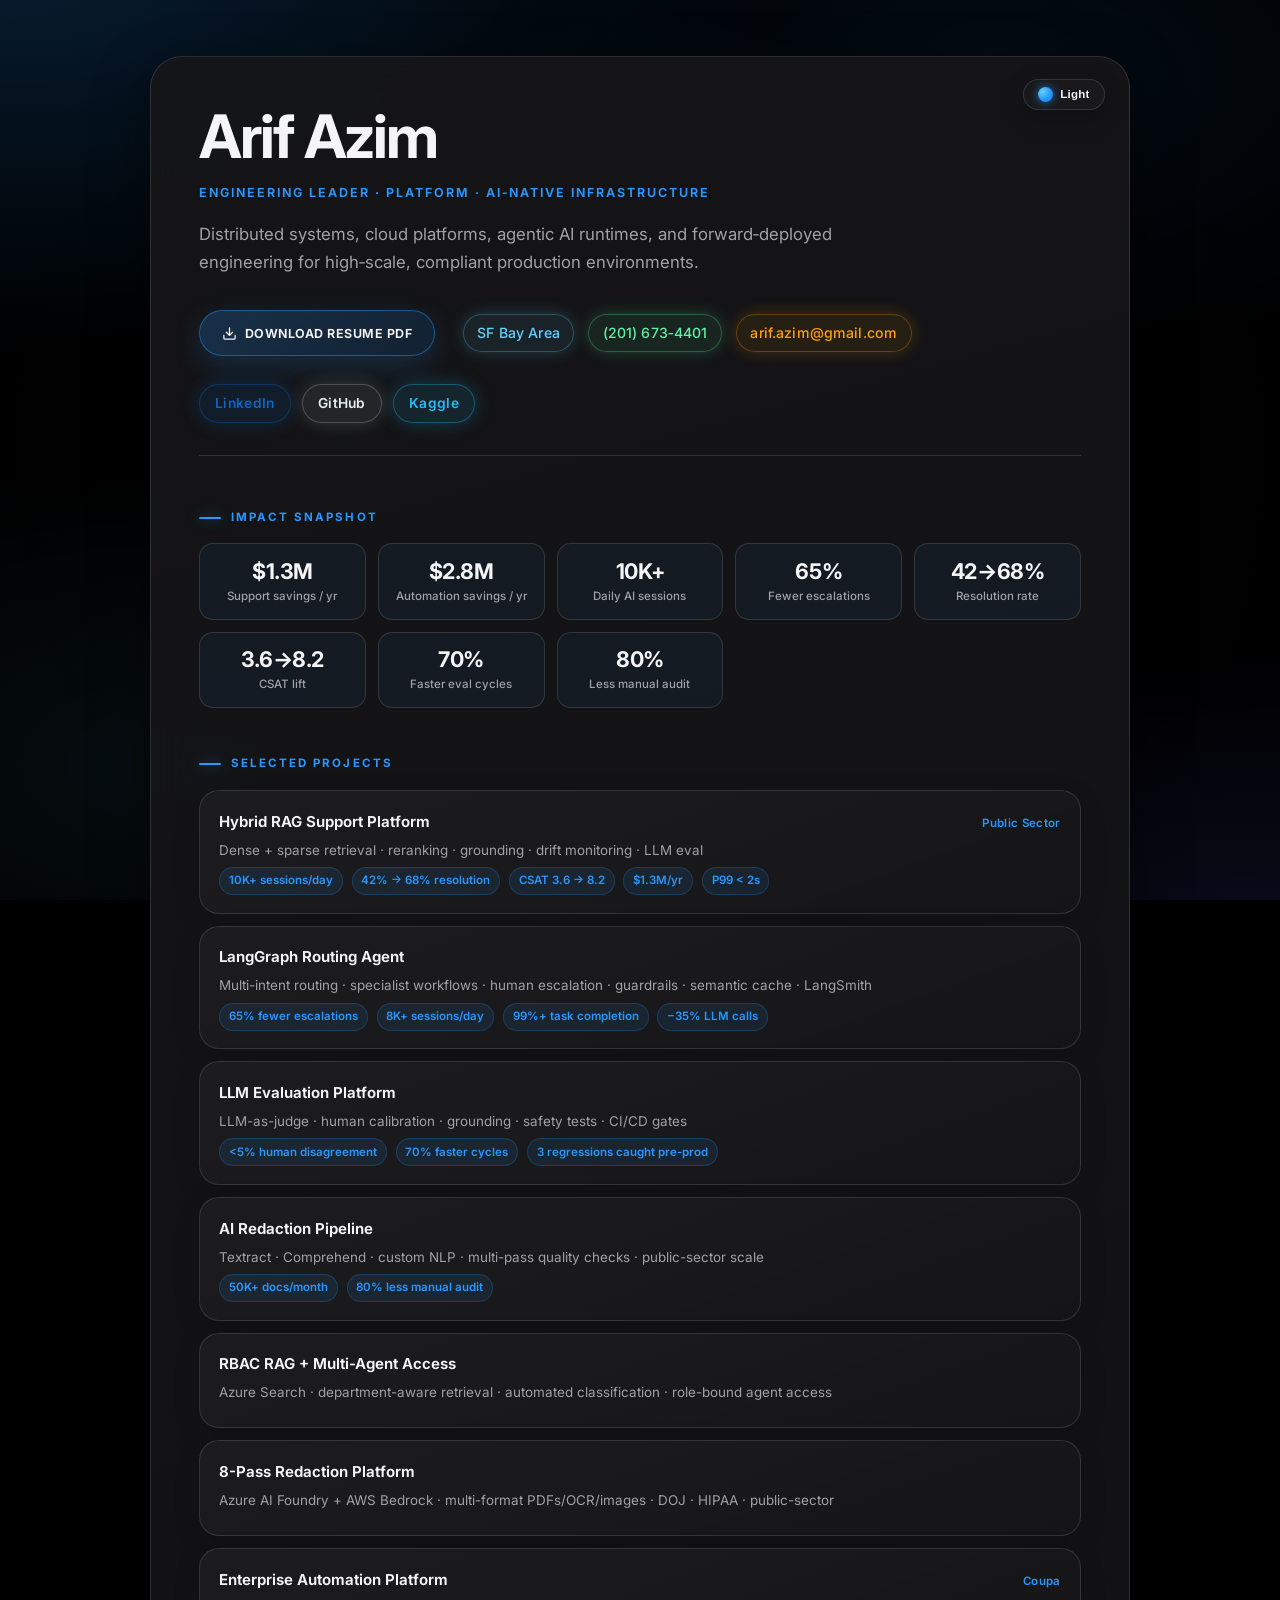
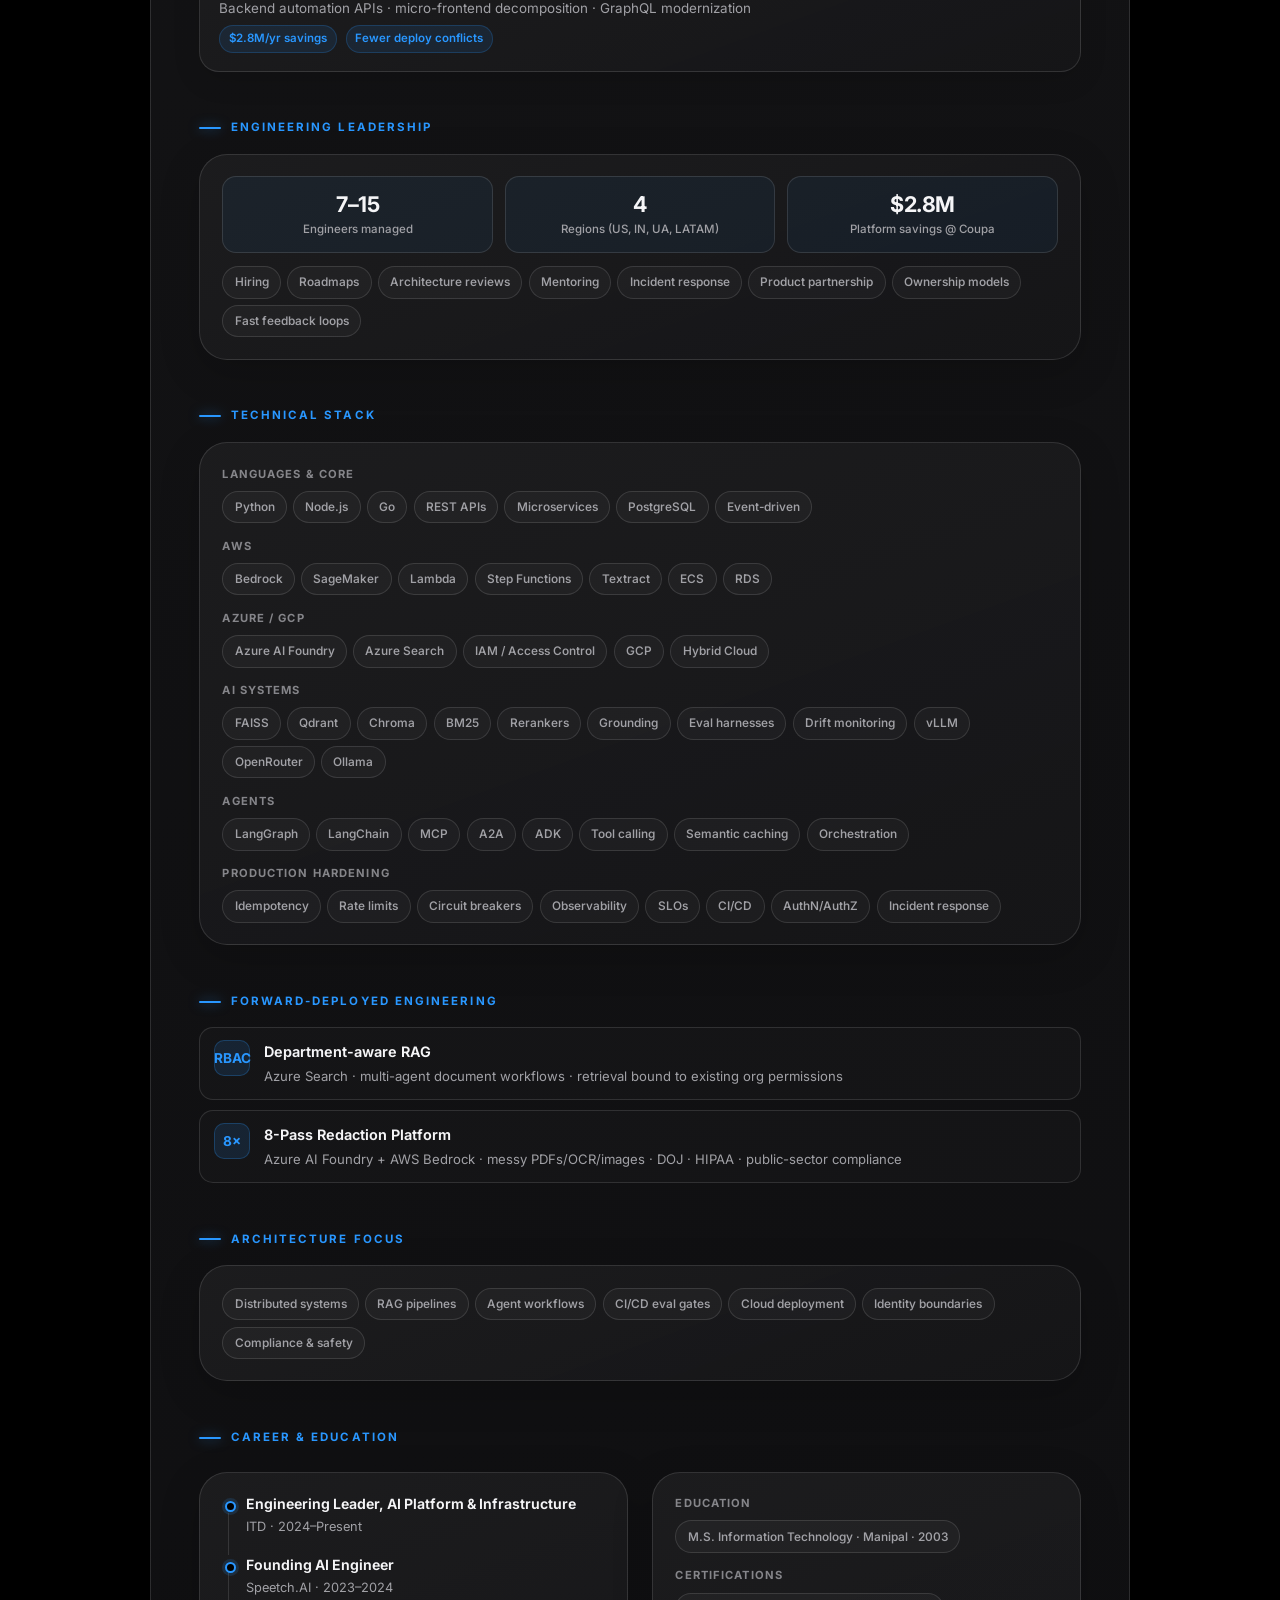
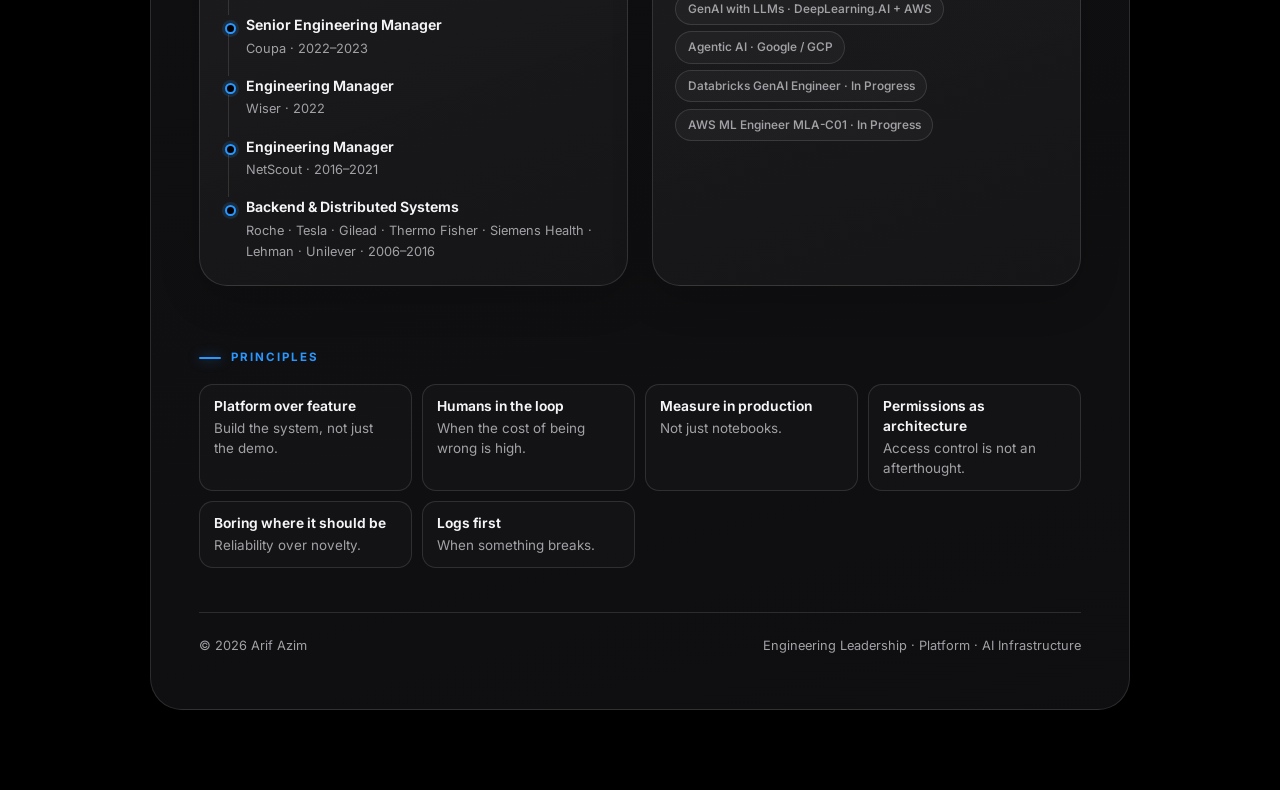
==== commit fbf05dcb: "added style" ====
--- a/index.html
+++ b/index.html
@@ -4,41 +4,54 @@
   <meta charset="UTF-8" />
   <meta name="viewport" content="width=device-width, initial-scale=1.0" />
   <title>Arif Azim – Engineering Leader</title>
+  <meta name="description" content="Engineering Leader · Platform · AI-Native Infrastructure. Distributed systems, cloud platforms, agentic AI runtimes, and forward-deployed engineering." />
 
   <!-- Fonts -->
-  <link rel="stylesheet" href="https://fonts.googleapis.com/css2?family=Inter:wght@400;500;600;700&display=swap" />
+  <link rel="preconnect" href="https://fonts.googleapis.com" />
+  <link rel="preconnect" href="https://fonts.gstatic.com" crossorigin />
+  <link href="https://fonts.googleapis.com/css2?family=Inter:wght@400;500;600;700&display=swap" rel="stylesheet" />
 
   <style>
     :root {
-      --bg-dark: radial-gradient(circle at top left, #050816 0%, #02040b 40%, #000000 100%);
-      --bg-light: radial-gradient(circle at top left, #f5f7fb 0%, #e9edf7 40%, #ffffff 100%);
-      --text-dark: #f5f7fa;
-      --text-light: #111827;
-      --muted-dark: #b8c2d1;
-      --muted-light: #4b5563;
-      --accent: #4dd0ff;
-      --accent-strong: #7df9ff;
-      --accent-soft: rgba(77, 208, 255, 0.12);
-      --surface-dark: rgba(17, 24, 39, 0.85);
-      --surface-light: rgba(255, 255, 255, 0.9);
-      --border-dark: rgba(148, 163, 184, 0.35);
-      --border-light: rgba(148, 163, 184, 0.35);
-      --radius-lg: 22px;
-      --radius-md: 16px;
-      --radius-sm: 12px;
-      --shadow-soft: 0 24px 60px rgba(0, 0, 0, 0.65);
-      --shadow-hover: 0 32px 80px rgba(0, 0, 0, 0.85);
+      --bg-dark: #000000;
+      --bg-light: #f5f5f7;
+      --text-dark: #f5f5f7;
+      --text-light: #1d1d1f;
+      --muted-dark: #a1a1a6;
+      --muted-light: #6e6e73;
+      --accent: #2997ff;
+      --accent-soft: rgba(41, 151, 255, 0.15);
+      --surface-dark: rgba(29, 29, 31, 0.72);
+      --surface-light: rgba(255, 255, 255, 0.78);
+      --border-dark: rgba(255, 255, 255, 0.12);
+      --border-light: rgba(0, 0, 0, 0.08);
+      --radius-lg: 28px;
+      --radius-md: 20px;
+      --radius-sm: 14px;
+      --shadow-soft: 0 20px 60px rgba(0, 0, 0, 0.45);
+      --shadow-hover: 0 28px 80px rgba(0, 0, 0, 0.55);
       --max-width: 980px;
-    }
-
-    [data-theme="dark"] body {
-      background: var(--bg-dark);
-      color: var(--text-dark);
-    }
-
-    [data-theme="light"] body {
-      background: var(--bg-light);
-      color: var(--text-light);
+      --header-blur: blur(20px) saturate(180%);
+    }
+
+    [data-theme="dark"] {
+      --bg: var(--bg-dark);
+      --text: var(--text-dark);
+      --muted: var(--muted-dark);
+      --surface: var(--surface-dark);
+      --border: var(--border-dark);
+      --card-bg: linear-gradient(160deg, rgba(29, 29, 31, 0.92), rgba(22, 22, 24, 0.96));
+      --shell-bg: linear-gradient(165deg, rgba(22, 22, 24, 0.92), rgba(15, 15, 17, 0.97));
+    }
+
+    [data-theme="light"] {
+      --bg: var(--bg-light);
+      --text: var(--text-light);
+      --muted: var(--muted-light);
+      --surface: var(--surface-light);
+      --border: var(--border-light);
+      --card-bg: linear-gradient(160deg, rgba(255, 255, 255, 0.95), rgba(245, 245, 247, 0.98));
+      --shell-bg: linear-gradient(165deg, rgba(255, 255, 255, 0.92), rgba(250, 250, 252, 0.97));
     }
 
     * {
@@ -52,299 +65,462 @@
     }
 
     body {
-      font-family: "Inter", system-ui, -apple-system, BlinkMacSystemFont, "Segoe UI", sans-serif;
-      line-height: 1.8;
+      font-family: "Inter", -apple-system, BlinkMacSystemFont, "SF Pro Display", "Segoe UI", system-ui, sans-serif;
+      line-height: 1.7;
       -webkit-font-smoothing: antialiased;
+      -moz-osx-font-smoothing: grayscale;
       min-height: 100vh;
       overflow-x: hidden;
+      background: var(--bg);
+      color: var(--text);
+      transition: background 0.45s ease, color 0.45s ease;
     }
 
     a {
-      color: var(--accent-strong);
+      color: var(--accent);
       text-decoration: none;
       font-weight: 500;
-      transition: color 0.2s ease, text-shadow 0.2s ease;
+      transition: opacity 0.2s ease;
     }
 
     a:hover {
-      text-shadow: 0 0 10px var(--accent-strong);
+      opacity: 0.8;
+    }
+
+    /* Apple-style multi-layer parallax */
+    .parallax-scene {
+      position: fixed;
+      inset: 0;
+      pointer-events: none;
+      z-index: -1;
+      overflow: hidden;
+    }
+
+    .parallax-layer {
+      position: absolute;
+      inset: -20%;
+      will-change: transform;
+    }
+
+    .layer-1 {
+      background:
+        radial-gradient(ellipse 80% 60% at 15% 10%, rgba(41, 151, 255, 0.22), transparent 55%),
+        radial-gradient(ellipse 70% 50% at 85% 90%, rgba(94, 92, 230, 0.14), transparent 50%);
+      opacity: 0.9;
+    }
+
+    .layer-2 {
+      background:
+        radial-gradient(ellipse 50% 40% at 70% 20%, rgba(41, 151, 255, 0.12), transparent 60%),
+        radial-gradient(ellipse 60% 45% at 25% 75%, rgba(100, 210, 255, 0.1), transparent 55%);
+      opacity: 0.7;
+    }
+
+    .layer-3 {
+      background:
+        radial-gradient(circle at 50% 50%, rgba(255, 255, 255, 0.03) 0%, transparent 70%);
+      opacity: 0.5;
+    }
+
+    [data-theme="light"] .layer-1 {
+      background:
+        radial-gradient(ellipse 80% 60% at 15% 10%, rgba(41, 151, 255, 0.12), transparent 55%),
+        radial-gradient(ellipse 70% 50% at 85% 90%, rgba(94, 92, 230, 0.08), transparent 50%);
+    }
+
+    [data-theme="light"] .layer-2 {
+      background:
+        radial-gradient(ellipse 50% 40% at 70% 20%, rgba(41, 151, 255, 0.07), transparent 60%),
+        radial-gradient(ellipse 60% 45% at 25% 75%, rgba(100, 210, 255, 0.06), transparent 55%);
+    }
+
+    [data-theme="light"] .layer-3 {
+      background:
+        radial-gradient(circle at 50% 50%, rgba(0, 0, 0, 0.02) 0%, transparent 70%);
     }
 
     .page {
       min-height: 100vh;
       display: flex;
       justify-content: center;
-      padding: 3rem 1.5rem 4rem;
+      padding: 3.5rem 1.5rem 5rem;
       position: relative;
-    }
-
-    .parallax-layer {
-      position: fixed;
-      inset: 0;
-      pointer-events: none;
-      z-index: -2;
-      background:
-        radial-gradient(circle at 10% 0%, rgba(77, 208, 255, 0.18), transparent 55%),
-        radial-gradient(circle at 90% 100%, rgba(125, 249, 255, 0.16), transparent 55%);
-      opacity: 0.9;
-      transform: translate3d(0, 0, 0);
-      will-change: transform;
     }
 
     .shell {
       width: 100%;
       max-width: var(--max-width);
-      border-radius: 30px;
+      border-radius: 32px;
       box-shadow: var(--shadow-soft);
       overflow: hidden;
       position: relative;
-      backdrop-filter: blur(22px);
-      border: 1px solid rgba(148, 163, 184, 0.35);
-    }
-
-    [data-theme="dark"] .shell {
-      background: linear-gradient(135deg, rgba(17, 24, 39, 0.96), rgba(15, 23, 42, 0.98));
-    }
-
-    [data-theme="light"] .shell {
-      background: linear-gradient(135deg, rgba(255, 255, 255, 0.96), rgba(249, 250, 251, 0.98));
-    }
-
-    .shell::before,
-    .shell::after {
-      content: "";
-      position: absolute;
-      width: 180px;
-      height: 180px;
-      border-radius: 32px;
-      border: 1px solid rgba(125, 249, 255, 0.6);
-      box-shadow: 0 0 40px rgba(125, 249, 255, 0.4);
-      pointer-events: none;
-      z-index: -1;
-    }
-
-    .shell::before {
-      top: -40px;
-      left: -60px;
-    }
-
-    .shell::after {
-      bottom: -40px;
-      right: -60px;
+      backdrop-filter: var(--header-blur);
+      -webkit-backdrop-filter: var(--header-blur);
+      border: 1px solid var(--border);
+      background: var(--shell-bg);
+      transition: background 0.45s ease, border-color 0.45s ease, box-shadow 0.45s ease;
     }
 
     .content {
       position: relative;
       z-index: 1;
-      padding: 2.75rem 3rem 3rem;
+      padding: 2.5rem 3rem 3.25rem;
     }
 
     @media (max-width: 768px) {
       .page {
-        padding: 1.5rem 0.75rem 2.5rem;
-      }
-
+        padding: 1.25rem 0.75rem 3rem;
+      }
       .shell {
-        border-radius: 22px;
-      }
-
+        border-radius: 24px;
+      }
       .content {
-        padding: 2rem 1.5rem 2.25rem;
-      }
-    }
-
-    /* Dark/Light toggle */
+        padding: 1.75rem 1.35rem 2.5rem;
+      }
+    }
+
+    /* Theme toggle — fixed top-right of shell, never overlaps content */
     .theme-toggle {
       position: absolute;
-      top: 1.4rem;
-      right: 1.6rem;
+      top: 1.35rem;
+      right: 1.5rem;
+      z-index: 20;
+      display: inline-flex;
+      align-items: center;
+      gap: 0.45rem;
+      padding: 0.45rem 0.9rem;
+      border-radius: 999px;
+      border: 1px solid var(--border);
+      font-size: 0.72rem;
+      font-weight: 600;
+      letter-spacing: 0.02em;
+      cursor: pointer;
+      background: var(--surface);
+      color: var(--text);
+      backdrop-filter: blur(12px);
+      -webkit-backdrop-filter: blur(12px);
+      box-shadow: 0 8px 24px rgba(0, 0, 0, 0.2);
+      transition: transform 0.2s ease, box-shadow 0.2s ease, background 0.3s ease;
+      user-select: none;
+    }
+
+    .theme-toggle:hover {
+      transform: translateY(-1px);
+      box-shadow: 0 12px 28px rgba(0, 0, 0, 0.28);
+    }
+
+    .theme-toggle:active {
+      transform: translateY(0);
+    }
+
+    .theme-toggle-icon {
+      width: 15px;
+      height: 15px;
+      border-radius: 50%;
+      background: radial-gradient(circle at 30% 30%, #64d2ff, #2997ff 55%, #0a84ff);
+      box-shadow: 0 0 10px rgba(41, 151, 255, 0.7);
+      flex-shrink: 0;
+    }
+
+    /* ========== HEADER ========== */
+    header {
+      display: flex;
+      flex-direction: column;
+      gap: 1.75rem;
+      margin-bottom: 2.75rem;
+      padding-bottom: 2rem;
+      padding-top: 0.5rem;
+      border-bottom: 1px solid var(--border);
+    }
+
+    .identity {
+      max-width: 720px;
+    }
+
+    .name {
+      font-size: clamp(2.6rem, 6vw, 3.75rem);
+      line-height: 1.05;
+      font-weight: 700;
+      letter-spacing: -0.035em;
+      color: var(--text);
+      animation: fadeUp 0.9s cubic-bezier(0.22, 1, 0.36, 1) both;
+    }
+
+    .title {
+      margin-top: 0.85rem;
+      font-size: 0.78rem;
+      font-weight: 650;
+      text-transform: uppercase;
+      letter-spacing: 0.16em;
+      color: var(--accent);
+      animation: fadeUp 0.9s cubic-bezier(0.22, 1, 0.36, 1) 0.08s both;
+    }
+
+    .summary {
+      margin-top: 1.15rem;
+      font-size: 1.05rem;
+      line-height: 1.65;
+      color: var(--muted);
+      max-width: 640px;
+      animation: fadeUp 0.9s cubic-bezier(0.22, 1, 0.36, 1) 0.16s both;
+    }
+
+    /* Resume + contact block — placed below identity, clear of toggle */
+    .header-meta {
+      display: flex;
+      flex-wrap: wrap;
+      align-items: center;
+      gap: 1.1rem 1.75rem;
+      margin-top: 0.35rem;
+      animation: fadeUp 0.9s cubic-bezier(0.22, 1, 0.36, 1) 0.24s both;
+    }
+
+    .btn-resume {
+      display: inline-flex;
+      align-items: center;
+      gap: 0.5rem;
+      padding: 0.72rem 1.35rem;
+      border-radius: 999px;
+      border: 1px solid rgba(41, 151, 255, 0.45);
+      background: linear-gradient(135deg, rgba(41, 151, 255, 0.22), rgba(10, 132, 255, 0.12));
+      color: var(--text);
+      font-size: 0.78rem;
+      font-weight: 650;
+      letter-spacing: 0.04em;
+      text-transform: uppercase;
+      cursor: pointer;
+      box-shadow: 0 10px 28px rgba(41, 151, 255, 0.18);
+      transition: transform 0.2s ease, box-shadow 0.2s ease, background 0.25s ease;
+      text-decoration: none;
+    }
+
+    .btn-resume:hover {
+      transform: translateY(-2px);
+      box-shadow: 0 14px 36px rgba(41, 151, 255, 0.28);
+      background: linear-gradient(135deg, rgba(41, 151, 255, 0.32), rgba(10, 132, 255, 0.18));
+      opacity: 1;
+    }
+
+    .btn-resume svg {
+      width: 15px;
+      height: 15px;
+      flex-shrink: 0;
+    }
+
+    .contact-pills {
+      display: flex;
+      flex-wrap: wrap;
+      align-items: center;
+      gap: 0.55rem 0.85rem;
+      font-size: 0.88rem;
+    }
+
+    .contact-pill {
       display: inline-flex;
       align-items: center;
       gap: 0.4rem;
-      padding: 0.4rem 0.8rem;
+      padding: 0.38rem 0.85rem;
       border-radius: 999px;
-      border: 1px solid rgba(148, 163, 184, 0.5);
-      font-size: 0.75rem;
-      cursor: pointer;
-      background: rgba(15, 23, 42, 0.85);
-      color: #e5e7eb;
-      box-shadow: 0 10px 24px rgba(0, 0, 0, 0.45);
-      transition: background 0.2s ease, transform 0.2s ease, box-shadow 0.2s ease;
-    }
-
-    [data-theme="light"] .theme-toggle {
-      background: rgba(255, 255, 255, 0.9);
-      color: #111827;
-    }
-
-    .theme-toggle:hover {
-      transform: translateY(-1px);
-      box-shadow: 0 14px 32px rgba(0, 0, 0, 0.55);
-    }
-
-    .theme-toggle-icon {
-      width: 16px;
-      height: 16px;
-      border-radius: 50%;
-      background: radial-gradient(circle, #7df9ff 0%, #4dd0ff 40%, #0ea5e9 100%);
-      box-shadow: 0 0 12px rgba(125, 249, 255, 0.8);
-    }
-
-    /* Header */
-    header {
-      display: flex;
-      flex-direction: column;
-      gap: 1.5rem;
-      margin-bottom: 2.75rem;
-      padding-bottom: 1.75rem;
-      border-bottom: 1px solid rgba(148, 163, 184, 0.35);
-    }
-
-    .header-top {
-      display: flex;
-      justify-content: space-between;
-      align-items: flex-start;
-      gap: 2rem;
-    }
-
-    .identity {
-      max-width: 640px;
-    }
-
-    .name {
-      font-size: clamp(2.8rem, 5vw, 3.6rem);
-      line-height: 1;
-      font-weight: 700;
-      letter-spacing: -0.08em;
-      background: linear-gradient(135deg, #7df9ff 0%, #4dd0ff 40%, #7df9ff 100%);
-      -webkit-background-clip: text;
-      -webkit-text-fill-color: transparent;
-      animation: fadeIn 1.2s ease;
-    }
-
-    .title {
-      margin-top: 0.9rem;
-      font-size: 0.8rem;
-      font-weight: 700;
-      text-transform: uppercase;
-      letter-spacing: 0.19em;
-      color: var(--accent-strong);
-      animation: slideIn 0.9s ease;
-    }
-
-    .summary-chip {
-      max-width: 620px;
-      margin-top: 1.15rem;
-      font-size: 1rem;
-      line-height: 1.8;
-      color: var(--muted-dark);
-    }
-
-    [data-theme="light"] .summary-chip {
-      color: var(--muted-light);
-    }
-
-    .summary-chip span {
-      color: inherit;
-      font-weight: 600;
-    }
-
-    .header-actions {
-      display: flex;
-      flex-direction: column;
-      align-items: flex-end;
-      gap: 0.9rem;
-    }
-
-    .btn-primary {
-      display: inline-flex;
-      align-items: center;
-      gap: 0.55rem;
-      padding: 0.7rem 1.2rem;
-      border-radius: 999px;
-      border: 1px solid rgba(125, 249, 255, 0.7);
-      background: radial-gradient(circle at 0% 0%, rgba(77, 208, 255, 0.3), rgba(15, 23, 42, 0.95));
-      color: #e5e7eb;
-      font-size: 0.78rem;
-      font-weight: 700;
-      text-transform: uppercase;
-      letter-spacing: 0.09em;
-      cursor: pointer;
-      box-shadow: 0 14px 32px rgba(0, 0, 0, 0.65);
-      transition: transform 0.2s ease, box-shadow 0.2s ease, background 0.2s ease;
-    }
-
-    .btn-primary:hover {
+      font-weight: 500;
+      letter-spacing: 0.01em;
+      border: 1px solid transparent;
+      transition: transform 0.25s ease, box-shadow 0.3s ease, border-color 0.3s ease;
+      animation: softGlow 3.2s ease-in-out infinite;
+    }
+
+    .contact-pill.location {
+      color: #64d2ff;
+      background: rgba(100, 210, 255, 0.08);
+      border-color: rgba(100, 210, 255, 0.28);
+      box-shadow: 0 0 16px rgba(100, 210, 255, 0.22);
+      animation-delay: 0s;
+    }
+
+    .contact-pill.phone {
+      color: #5ef2a3;
+      background: rgba(94, 242, 163, 0.08);
+      border-color: rgba(94, 242, 163, 0.28);
+      box-shadow: 0 0 16px rgba(94, 242, 163, 0.22);
+      animation-delay: 0.4s;
+    }
+
+    .contact-pill.email {
+      color: #ff9f0a;
+      background: rgba(255, 159, 10, 0.08);
+      border-color: rgba(255, 159, 10, 0.28);
+      box-shadow: 0 0 16px rgba(255, 159, 10, 0.22);
+      animation-delay: 0.8s;
+    }
+
+    .contact-pill:hover {
       transform: translateY(-2px);
-      box-shadow: 0 18px 40px rgba(0, 0, 0, 0.8);
-      background: radial-gradient(circle at 0% 0%, rgba(125, 249, 255, 0.4), rgba(15, 23, 42, 0.98));
-    }
-
-    .contact-row {
+      opacity: 1;
+    }
+
+    .contact-pill.location:hover {
+      box-shadow: 0 0 24px rgba(100, 210, 255, 0.45);
+      border-color: rgba(100, 210, 255, 0.55);
+    }
+
+    .contact-pill.phone:hover {
+      box-shadow: 0 0 24px rgba(94, 242, 163, 0.45);
+      border-color: rgba(94, 242, 163, 0.55);
+    }
+
+    .contact-pill.email:hover {
+      box-shadow: 0 0 24px rgba(255, 159, 10, 0.45);
+      border-color: rgba(255, 159, 10, 0.55);
+    }
+
+    [data-theme="light"] .contact-pill.location {
+      color: #0071e3;
+      background: rgba(0, 113, 227, 0.08);
+      border-color: rgba(0, 113, 227, 0.22);
+      box-shadow: 0 0 14px rgba(0, 113, 227, 0.15);
+    }
+
+    [data-theme="light"] .contact-pill.phone {
+      color: #1a7f4b;
+      background: rgba(26, 127, 75, 0.08);
+      border-color: rgba(26, 127, 75, 0.22);
+      box-shadow: 0 0 14px rgba(26, 127, 75, 0.12);
+    }
+
+    [data-theme="light"] .contact-pill.email {
+      color: #c93400;
+      background: rgba(201, 52, 0, 0.07);
+      border-color: rgba(201, 52, 0, 0.2);
+      box-shadow: 0 0 14px rgba(201, 52, 0, 0.12);
+    }
+
+    /* Social links row */
+    .social-row {
       display: flex;
       flex-wrap: wrap;
-      gap: 0.65rem 1.25rem;
-      font-size: 0.82rem;
-      color: var(--muted-dark);
-    }
-
-    [data-theme="light"] .contact-row {
-      color: var(--muted-light);
-    }
-
-    .contact-item {
+      gap: 0.7rem;
+      font-size: 0.86rem;
+      animation: fadeUp 0.9s cubic-bezier(0.22, 1, 0.36, 1) 0.3s both;
+    }
+
+    .social-link {
       display: inline-flex;
       align-items: center;
       gap: 0.4rem;
-    }
-
-    .contact-item a {
-      border-bottom: 1px solid transparent;
-    }
-
-    .contact-item a:hover {
-      border-bottom-color: var(--accent-strong);
-    }
-
-    @media (max-width: 700px) {
-      .header-top {
-        flex-direction: column;
-        gap: 1.5rem;
-      }
-
-      .header-actions {
-        align-items: flex-start;
-      }
-    }
-
-    /* Section layout */
+      padding: 0.4rem 0.95rem;
+      border-radius: 999px;
+      font-weight: 600;
+      letter-spacing: 0.02em;
+      border: 1px solid transparent;
+      transition: transform 0.25s ease, box-shadow 0.3s ease, border-color 0.3s ease, background 0.3s ease;
+      animation: softGlow 3.6s ease-in-out infinite;
+      text-decoration: none;
+      opacity: 1;
+    }
+
+    .social-link.linkedin {
+      color: #0a66c2;
+      background: rgba(10, 102, 194, 0.12);
+      border-color: rgba(10, 102, 194, 0.35);
+      box-shadow: 0 0 18px rgba(10, 102, 194, 0.28);
+      animation-delay: 0s;
+    }
+
+    .social-link.github {
+      color: #e6edf3;
+      background: rgba(230, 237, 243, 0.08);
+      border-color: rgba(230, 237, 243, 0.22);
+      box-shadow: 0 0 18px rgba(230, 237, 243, 0.18);
+      animation-delay: 0.35s;
+    }
+
+    .social-link.kaggle {
+      color: #20beff;
+      background: rgba(32, 190, 255, 0.1);
+      border-color: rgba(32, 190, 255, 0.32);
+      box-shadow: 0 0 18px rgba(32, 190, 255, 0.25);
+      animation-delay: 0.7s;
+    }
+
+    .social-link:hover {
+      transform: translateY(-2px);
+      opacity: 1;
+    }
+
+    .social-link.linkedin:hover {
+      box-shadow: 0 0 28px rgba(10, 102, 194, 0.5);
+      border-color: rgba(10, 102, 194, 0.6);
+      background: rgba(10, 102, 194, 0.2);
+    }
+
+    .social-link.github:hover {
+      box-shadow: 0 0 28px rgba(230, 237, 243, 0.35);
+      border-color: rgba(230, 237, 243, 0.4);
+      background: rgba(230, 237, 243, 0.14);
+    }
+
+    .social-link.kaggle:hover {
+      box-shadow: 0 0 28px rgba(32, 190, 255, 0.48);
+      border-color: rgba(32, 190, 255, 0.55);
+      background: rgba(32, 190, 255, 0.18);
+    }
+
+    [data-theme="light"] .social-link.linkedin {
+      color: #0a66c2;
+      background: rgba(10, 102, 194, 0.1);
+      border-color: rgba(10, 102, 194, 0.28);
+      box-shadow: 0 0 14px rgba(10, 102, 194, 0.18);
+    }
+
+    [data-theme="light"] .social-link.github {
+      color: #24292f;
+      background: rgba(36, 41, 47, 0.07);
+      border-color: rgba(36, 41, 47, 0.18);
+      box-shadow: 0 0 14px rgba(36, 41, 47, 0.1);
+    }
+
+    [data-theme="light"] .social-link.kaggle {
+      color: #20beff;
+      background: rgba(32, 190, 255, 0.1);
+      border-color: rgba(32, 190, 255, 0.28);
+      box-shadow: 0 0 14px rgba(32, 190, 255, 0.16);
+    }
+
+    @keyframes softGlow {
+      0%, 100% {
+        filter: brightness(1);
+      }
+      50% {
+        filter: brightness(1.18);
+      }
+    }
+
+    /* ========== SECTIONS ========== */
     section {
-      margin-bottom: 2.25rem;
+      margin-bottom: 2.4rem;
     }
 
     .section-label {
-      font-size: 0.78rem;
-      font-weight: 800;
+      font-size: 0.72rem;
+      font-weight: 700;
       text-transform: uppercase;
-      letter-spacing: 0.2em;
-      color: var(--accent-strong);
-      margin-bottom: 0.9rem;
+      letter-spacing: 0.18em;
+      color: var(--accent);
+      margin-bottom: 1rem;
       display: inline-flex;
       align-items: center;
-      gap: 0.65rem;
-      position: relative;
+      gap: 0.6rem;
       opacity: 0;
-      transform: translateY(12px);
-      transition: opacity 0.6s ease, transform 0.6s ease;
+      transform: translateY(14px);
+      transition: opacity 0.55s cubic-bezier(0.22, 1, 0.36, 1), transform 0.55s cubic-bezier(0.22, 1, 0.36, 1);
     }
 
     .section-label::before {
       content: "";
-      width: 26px;
-      height: 3px;
+      width: 22px;
+      height: 2px;
       border-radius: 999px;
-      background: linear-gradient(135deg, #7df9ff 0%, #4dd0ff 40%, #7df9ff 100%);
-      box-shadow: 0 0 16px rgba(125, 249, 255, 0.8);
+      background: var(--accent);
+      box-shadow: 0 0 12px rgba(41, 151, 255, 0.6);
     }
 
     .section-label.visible {
@@ -355,123 +531,190 @@
     .card {
       position: relative;
       border-radius: var(--radius-lg);
-      padding: 1.4rem 1.5rem;
-      margin-bottom: 1.4rem;
-      transform-style: preserve-3d;
-      transition: transform 0.25s ease, box-shadow 0.25s ease, border-color 0.25s ease;
-      border: 1px solid var(--border-dark);
-      background: linear-gradient(145deg, rgba(17, 24, 39, 0.96), rgba(15, 23, 42, 0.98));
-      box-shadow: var(--shadow-soft);
-    }
-
-    [data-theme="light"] .card {
-      background: linear-gradient(145deg, rgba(255, 255, 255, 0.96), rgba(249, 250, 251, 0.98));
-      border-color: var(--border-light);
-    }
-
-    .card::before {
-      content: "";
-      position: absolute;
-      inset: 0;
-      border-radius: inherit;
-      border: 1px solid rgba(125, 249, 255, 0.35);
-      opacity: 0;
-      pointer-events: none;
-      transition: opacity 0.25s ease;
+      padding: 1.35rem 1.4rem;
+      margin-bottom: 1rem;
+      border: 1px solid var(--border);
+      background: var(--card-bg);
+      box-shadow: 0 12px 40px rgba(0, 0, 0, 0.18);
+      transition: transform 0.3s cubic-bezier(0.22, 1, 0.36, 1), box-shadow 0.3s ease, border-color 0.3s ease;
     }
 
     .card:hover {
-      transform: translateY(-6px) rotateX(4deg) rotateY(-3deg);
+      transform: translateY(-4px);
       box-shadow: var(--shadow-hover);
-    }
-
-    .card:hover::before {
-      opacity: 1;
-    }
-
-    .exec-summary {
-      font-size: 0.98rem;
-      line-height: 1.9;
-      color: var(--muted-dark);
-    }
-
-    [data-theme="light"] .exec-summary {
-      color: var(--muted-light);
-    }
-
-    .exec-summary strong {
+      border-color: rgba(41, 151, 255, 0.28);
+    }
+
+    /* Metric grid */
+    .metrics {
+      display: grid;
+      grid-template-columns: repeat(auto-fit, minmax(140px, 1fr));
+      gap: 0.75rem;
+      margin-bottom: 1rem;
+    }
+
+    .metric {
+      padding: 0.9rem 1rem;
+      border-radius: var(--radius-sm);
+      border: 1px solid var(--border);
+      background: rgba(41, 151, 255, 0.06);
+      text-align: center;
+      transition: border-color 0.25s ease, box-shadow 0.25s ease;
+    }
+
+    .metric:hover {
+      border-color: rgba(41, 151, 255, 0.35);
+      box-shadow: 0 0 20px rgba(41, 151, 255, 0.12);
+    }
+
+    .metric-value {
+      font-size: 1.35rem;
+      font-weight: 700;
+      letter-spacing: -0.02em;
+      color: var(--text);
+      line-height: 1.2;
+    }
+
+    .metric-label {
+      margin-top: 0.25rem;
+      font-size: 0.72rem;
+      font-weight: 500;
+      color: var(--muted);
+      line-height: 1.35;
+    }
+
+    /* Impact rows */
+    .impact-grid {
+      display: grid;
+      gap: 0.65rem;
+    }
+
+    .impact-row {
+      display: grid;
+      grid-template-columns: auto 1fr;
+      gap: 0.85rem;
+      align-items: start;
+      padding: 0.75rem 0.9rem;
+      border-radius: var(--radius-sm);
+      border: 1px solid var(--border);
+      background: rgba(255, 255, 255, 0.02);
+    }
+
+    [data-theme="light"] .impact-row {
+      background: rgba(0, 0, 0, 0.02);
+    }
+
+    .impact-icon {
+      width: 36px;
+      height: 36px;
+      border-radius: 10px;
+      display: flex;
+      align-items: center;
+      justify-content: center;
+      font-size: 0.85rem;
+      font-weight: 700;
+      flex-shrink: 0;
+      background: rgba(41, 151, 255, 0.12);
+      color: var(--accent);
+      border: 1px solid rgba(41, 151, 255, 0.25);
+    }
+
+    .impact-body {
+      min-width: 0;
+    }
+
+    .impact-title {
       font-weight: 650;
-      color: inherit;
-    }
-
-    .impact-list {
-      display: grid;
-      gap: 0.9rem;
       font-size: 0.9rem;
-      color: var(--muted-dark);
-    }
-
-    [data-theme="light"] .impact-list {
-      color: var(--muted-light);
-    }
-
-    .impact-item {
-      position: relative;
-      padding-left: 1.1rem;
-    }
-
-    .impact-item::before {
-      content: "";
-      position: absolute;
-      left: 0;
-      top: 0.6rem;
-      width: 6px;
-      height: 6px;
-      border-radius: 50%;
-      background: var(--accent);
-      box-shadow: 0 0 0 4px var(--accent-soft);
-    }
-
-    .impact-item strong {
-      font-weight: 650;
-      color: inherit;
-    }
-
+      color: var(--text);
+      margin-bottom: 0.15rem;
+    }
+
+    .impact-desc {
+      font-size: 0.82rem;
+      color: var(--muted);
+      line-height: 1.5;
+    }
+
+    .impact-stats {
+      display: flex;
+      flex-wrap: wrap;
+      gap: 0.35rem 0.7rem;
+      margin-top: 0.4rem;
+    }
+
+    .stat-chip {
+      font-size: 0.72rem;
+      font-weight: 600;
+      padding: 0.2rem 0.55rem;
+      border-radius: 999px;
+      background: rgba(41, 151, 255, 0.1);
+      color: var(--accent);
+      border: 1px solid rgba(41, 151, 255, 0.22);
+      white-space: nowrap;
+    }
+
+    /* Tag cloud */
+    .tags {
+      display: flex;
+      flex-wrap: wrap;
+      gap: 0.4rem;
+    }
+
+    .tag {
+      font-size: 0.74rem;
+      font-weight: 550;
+      padding: 0.32rem 0.7rem;
+      border-radius: 999px;
+      border: 1px solid var(--border);
+      color: var(--muted);
+      background: rgba(255, 255, 255, 0.03);
+      transition: border-color 0.2s ease, color 0.2s ease;
+    }
+
+    [data-theme="light"] .tag {
+      background: rgba(0, 0, 0, 0.03);
+    }
+
+    .tag:hover {
+      border-color: rgba(41, 151, 255, 0.4);
+      color: var(--accent);
+    }
+
+    .tag-group {
+      margin-bottom: 0.85rem;
+    }
+
+    .tag-group:last-child {
+      margin-bottom: 0;
+    }
+
+    .tag-group-label {
+      font-size: 0.7rem;
+      font-weight: 700;
+      text-transform: uppercase;
+      letter-spacing: 0.1em;
+      color: var(--muted);
+      margin-bottom: 0.45rem;
+      opacity: 0.8;
+    }
+
+    /* Project cards compact */
     .project {
       position: relative;
       border-radius: var(--radius-md);
-      padding: 1.2rem 1.3rem;
-      margin-bottom: 1rem;
-      transform-style: preserve-3d;
-      transition: transform 0.25s ease, box-shadow 0.25s ease, border-color 0.25s ease;
-      border: 1px solid var(--border-dark);
-      background: linear-gradient(145deg, rgba(17, 24, 39, 0.94), rgba(15, 23, 42, 0.98));
-      box-shadow: var(--shadow-soft);
-    }
-
-    [data-theme="light"] .project {
-      background: linear-gradient(145deg, rgba(255, 255, 255, 0.96), rgba(249, 250, 251, 0.98));
-      border-color: var(--border-light);
-    }
-
-    .project::before {
-      content: "";
-      position: absolute;
-      inset: 0;
-      border-radius: inherit;
-      border: 1px solid rgba(125, 249, 255, 0.35);
-      opacity: 0;
-      pointer-events: none;
-      transition: opacity 0.25s ease;
+      padding: 1.1rem 1.2rem;
+      margin-bottom: 0.75rem;
+      border: 1px solid var(--border);
+      background: var(--card-bg);
+      box-shadow: 0 8px 28px rgba(0, 0, 0, 0.12);
+      transition: transform 0.3s cubic-bezier(0.22, 1, 0.36, 1), box-shadow 0.3s ease, border-color 0.3s ease;
     }
 
     .project:hover {
-      transform: translateY(-6px) rotateX(4deg) rotateY(-3deg);
+      transform: translateY(-3px);
       box-shadow: var(--shadow-hover);
-    }
-
-    .project:hover::before {
-      opacity: 1;
+      border-color: rgba(41, 151, 255, 0.28);
     }
 
     .project-title-row {
@@ -483,139 +726,171 @@
     }
 
     .project-title {
-      font-weight: 700;
-      font-size: 0.96rem;
+      font-weight: 650;
+      font-size: 0.94rem;
+      color: var(--text);
     }
 
     .project-meta {
-      font-size: 0.78rem;
-      color: var(--accent-strong);
+      font-size: 0.72rem;
+      font-weight: 600;
+      color: var(--accent);
+      letter-spacing: 0.03em;
       white-space: nowrap;
     }
 
-    .project-line {
-      margin-top: 0.2rem;
-      font-size: 0.9rem;
-      color: var(--muted-dark);
-    }
-
-    [data-theme="light"] .project-line {
-      color: var(--muted-light);
-    }
-
-    .project-line span {
+    .project-desc {
+      font-size: 0.84rem;
+      color: var(--muted);
+      line-height: 1.5;
+      margin-bottom: 0.45rem;
+    }
+
+    .project-stats {
+      display: flex;
+      flex-wrap: wrap;
+      gap: 0.3rem 0.55rem;
+    }
+
+    /* Principles */
+    .principles {
+      display: grid;
+      grid-template-columns: repeat(auto-fit, minmax(200px, 1fr));
+      gap: 0.6rem;
+    }
+
+    .principle {
+      padding: 0.75rem 0.9rem;
+      border-radius: var(--radius-sm);
+      border: 1px solid var(--border);
+      font-size: 0.84rem;
+      color: var(--muted);
+      line-height: 1.45;
+      background: rgba(255, 255, 255, 0.02);
+    }
+
+    [data-theme="light"] .principle {
+      background: rgba(0, 0, 0, 0.02);
+    }
+
+    .principle strong {
+      color: var(--text);
       font-weight: 650;
-    }
-
-    /* Columns for Career + Education */
+      display: block;
+      margin-bottom: 0.15rem;
+      font-size: 0.86rem;
+    }
+
+    /* Two-col layout helper */
+    .split-2 {
+      display: grid;
+      grid-template-columns: 1fr 1fr;
+      gap: 1rem;
+    }
+
+    @media (max-width: 720px) {
+      .split-2 {
+        grid-template-columns: 1fr;
+      }
+      .metrics {
+        grid-template-columns: repeat(2, 1fr);
+      }
+    }
+
+    /* Career + Education */
     .timeline-certs {
       display: grid;
       grid-template-columns: 1fr 1fr;
-      gap: 2rem;
-      margin-top: 2rem;
-      position: relative;
-    }
-
-    .timeline-certs::before {
-      content: "";
-      position: absolute;
-      left: 50%;
-      top: 0;
-      width: 3px;
-      height: 100%;
-      background: linear-gradient(180deg, #7df9ff 0%, #4dd0ff 50%, #7df9ff 100%);
-      border-radius: 999px;
-      box-shadow: 0 0 22px rgba(125, 249, 255, 0.9);
-      transform: translateX(-50%);
-    }
-
-    @media (max-width: 900px) {
+      gap: 1.5rem;
+      margin-top: 0.5rem;
+    }
+
+    @media (max-width: 820px) {
       .timeline-certs {
         grid-template-columns: 1fr;
       }
-      .timeline-certs::before {
-        display: none;
-      }
     }
 
     .timeline {
       position: relative;
-      padding-top: 0.4rem;
-      font-size: 0.86rem;
-    }
-
-    .timeline-track {
-      position: absolute;
-      left: 0.27rem;
-      top: 0;
-      bottom: 0.45rem;
-      width: 1px;
-      background: rgba(148, 163, 184, 0.6);
+      font-size: 0.88rem;
+      padding-left: 0.15rem;
     }
 
     .timeline-item {
       position: relative;
-      padding-left: 1.25rem;
-      margin-bottom: 0.95rem;
+      padding-left: 1.35rem;
+      margin-bottom: 1.05rem;
+    }
+
+    .timeline-item:last-child {
+      margin-bottom: 0;
     }
 
     .timeline-item::before {
       content: "";
       position: absolute;
-      left: -0.01rem;
-      top: 0.38rem;
-      width: 8px;
-      height: 8px;
+      left: 0;
+      top: 0.45rem;
+      width: 7px;
+      height: 7px;
       border-radius: 50%;
-      background: rgba(17, 24, 39, 1);
+      background: var(--bg);
       border: 2px solid var(--accent);
+      box-shadow: 0 0 0 3px var(--accent-soft);
+    }
+
+    .timeline-item:not(:last-child)::after {
+      content: "";
+      position: absolute;
+      left: 3px;
+      top: 1.15rem;
+      bottom: -1.05rem;
+      width: 1px;
+      background: var(--border);
     }
 
     .timeline-role {
-      font-weight: 700;
-      line-height: 1.5;
+      font-weight: 650;
+      color: var(--text);
+      line-height: 1.4;
     }
 
     .timeline-meta {
       font-size: 0.8rem;
-      color: var(--muted-dark);
-    }
-
-    [data-theme="light"] .timeline-meta {
-      color: var(--muted-light);
+      color: var(--muted);
+      margin-top: 0.15rem;
     }
 
     footer {
-      margin-top: 2.5rem;
-      padding-top: 1.2rem;
-      border-top: 1px solid rgba(148, 163, 184, 0.35);
+      margin-top: 2.75rem;
+      padding-top: 1.35rem;
+      border-top: 1px solid var(--border);
       font-size: 0.8rem;
-      color: var(--muted-dark);
+      color: var(--muted);
       display: flex;
       justify-content: space-between;
       align-items: center;
       gap: 0.75rem;
     }
 
-    [data-theme="light"] footer {
-      color: var(--muted-light);
-    }
-
-    @media (max-width: 700px) {
+    @media (max-width: 640px) {
       footer {
         flex-direction: column;
         align-items: flex-start;
-      }
-    }
-
-    @keyframes fadeIn {
-      from { opacity: 0; transform: translateY(14px); }
-      to { opacity: 1; transform: translateY(0); }
-    }
-
-    @keyframes slideIn {
-      from { opacity: 0; transform: translateX(-18px); }
-      to { opacity: 1; transform: translateX(0); }
+        gap: 0.35rem;
+      }
+    }
+
+    @keyframes fadeUp {
+      from {
+        opacity: 0;
+        transform: translateY(18px);
+      }
+      to {
+        opacity: 1;
+        transform: translateY(0);
+      }
     }
 
     @media (prefers-reduced-motion: reduce) {
@@ -626,82 +901,96 @@
         transition: none !important;
         animation: none !important;
       }
+      .parallax-layer {
+        transform: none !important;
+      }
     }
   </style>
 </head>
 <body>
-  <div class="parallax-layer"></div>
+  <!-- Apple-style multi-layer parallax background -->
+  <div class="parallax-scene" aria-hidden="true">
+    <div class="parallax-layer layer-1" data-depth="0.12"></div>
+    <div class="parallax-layer layer-2" data-depth="0.22"></div>
+    <div class="parallax-layer layer-3" data-depth="0.06"></div>
+  </div>
+
   <div class="page">
     <div class="shell">
-      <button class="theme-toggle" id="themeToggle">
-        <div class="theme-toggle-icon"></div>
-        <span>Toggle theme</span>
+      <button class="theme-toggle" id="themeToggle" type="button" aria-label="Toggle light and dark theme">
+        <span class="theme-toggle-icon" aria-hidden="true"></span>
+        <span id="themeLabel">Light</span>
       </button>
+
       <div class="content">
         <!-- HEADER -->
         <header>
-          <div class="header-top">
-            <div class="identity">
-              <div class="name">Arif Azim</div>
-              <div class="title">Engineering Leader | Platform Engineering | AI Infrastructure</div>
-              <div class="summary-chip">
-                I build distributed systems, cloud platforms, developer infrastructure, and production AI systems.<br /><br />
-                My work sits at the intersection of engineering leadership and hands-on architecture. I have built backend platforms, AI and RAG systems, agent runtimes, developer tooling, and cloud infrastructure used in large, regulated environments.<br /><br />
-                I have led engineering teams across the US, India, Ukraine, and Latin America, and I still spend plenty of time in the code, architecture diagrams, logs, and production systems.
-              </div>
-            </div>
-            <div class="header-actions">
-              <a href="http://tiny.cc/a1x9101" class="btn-primary" target="_blank" rel="noopener">
-                <span>Resume PDF</span>
-              </a>
-              <div class="contact-row">
-                <div class="contact-item">
-                  <span>SF Bay Area</span>
-                </div>
-              </div>
-            </div>
-          </div>
-
-          <div class="contact-row" style="margin-top: 0.75rem;">
-            <div class="contact-item">
-              <a href="http://tiny.cc/a1x9101" target="_blank" rel="noopener">Resume</a>
-            </div>
-            <div class="contact-item">
-              <a href="https://linkedin.com/in/arif-azim" target="_blank" rel="noopener">LinkedIn</a>
-            </div>
-            <div class="contact-item">
-              <a href="https://github.com/arifazim" target="_blank" rel="noopener">GitHub</a>
-            </div>
-            <div class="contact-item">
-              <a href="https://www.kaggle.com/arif3012" target="_blank" rel="noopener">Kaggle</a>
-            </div>
+          <div class="identity">
+            <h1 class="name">Arif Azim</h1>
+            <div class="title">Engineering Leader · Platform · AI‑Native Infrastructure</div>
+            <p class="summary">
+              Distributed systems, cloud platforms, agentic AI runtimes, and forward‑deployed engineering for high‑scale, compliant production environments.
+            </p>
+          </div>
+
+          <div class="header-meta">
+            <a href="http://tiny.cc/a1x9101" class="btn-resume" target="_blank" rel="noopener noreferrer">
+              <svg viewBox="0 0 24 24" fill="none" stroke="currentColor" stroke-width="2" stroke-linecap="round" stroke-linejoin="round" aria-hidden="true">
+                <path d="M21 15v4a2 2 0 0 1-2 2H5a2 2 0 0 1-2-2v-4"/>
+                <polyline points="7 10 12 15 17 10"/>
+                <line x1="12" y1="15" x2="12" y2="3"/>
+              </svg>
+              Download Resume PDF
+            </a>
+            <div class="contact-pills">
+              <span class="contact-pill location">SF Bay Area</span>
+              <a href="tel:+12016734401" class="contact-pill phone">(201) 673‑4401</a>
+              <a href="mailto:arif.azim@gmail.com" class="contact-pill email">arif.azim@gmail.com</a>
+            </div>
+          </div>
+
+          <div class="social-row">
+            <a href="https://linkedin.com/in/arif-azim" class="social-link linkedin" target="_blank" rel="noopener noreferrer">LinkedIn</a>
+            <a href="https://github.com/arifazim" class="social-link github" target="_blank" rel="noopener noreferrer">GitHub</a>
+            <a href="https://www.kaggle.com/arif3012" class="social-link kaggle" target="_blank" rel="noopener noreferrer">Kaggle</a>
           </div>
         </header>
 
-        <!-- WHAT I BUILD -->
+        <!-- IMPACT SNAPSHOT -->
         <section>
-          <div class="section-label">What I Build</div>
-          <div class="card">
-            <div class="exec-summary">
-              Most of my recent work has been around production AI and the infrastructure underneath it.<br /><br />
-              I have built hybrid RAG systems using FAISS, BM25, reranking, grounding checks, and evaluation pipelines. One of these systems now handles more than 10,000 sessions a day and helped reduce support costs by about $1.3M a year. Resolution rates went from 42% to 68%, while CSAT moved from 3.6 to 8.2.<br /><br />
-              I built a LangGraph routing agent for high-volume support workflows, with intent routing, guardrails, retry budgets, semantic caching, and LangSmith tracing. It reduced escalations by 65% across more than 8,000 sessions a day, with task completion above 99%.<br /><br />
-              I also built an evaluation system around LLM-as-judge scoring, grounding checks, safety tests, and CI/CD gates. The goal was simple. Catch bad model behavior before it reaches production. Evaluation time dropped by about 70%, and the pipeline caught three regressions before release.<br /><br />
-              Another project involved automated document redaction for public-sector workloads. The system processes more than 50,000 documents a month using AWS Textract, Comprehend, custom NLP, and multiple quality checks. It cut manual audit work by about 80%.<br /><br />
-              There is a fair amount of infrastructure behind all of this. Azure AI Foundry, AWS Bedrock, Azure Search, PostgreSQL, containers, CI/CD, observability, APIs, authentication, access control, and the usual collection of things that become very important once an AI prototype has to survive real users.
-            </div>
-          </div>
-        </section>
-
-        <!-- ENGINEERING LEADERSHIP -->
-        <section>
-          <div class="section-label">Engineering Leadership</div>
-          <div class="card">
-            <div class="exec-summary">
-              I have managed teams ranging from 7 to 15 engineers across several countries.<br /><br />
-              That includes hiring, technical direction, roadmap planning, architecture reviews, mentoring, incident response, and working directly with product and business leaders. I care about the engineering system around the team as much as the technology itself. Good engineers need clear ownership, reasonable standards, fast feedback, and enough room to make decisions.<br /><br />
-              At Coupa, I led platform engineering work across enterprise integrations and backend services. Platform changes contributed to roughly $2.8M a year in automation savings. I also worked on micro-frontend and GraphQL modernization, reducing deployment friction and the merge conflicts that had become a problem across product teams.<br /><br />
-              Earlier roles covered backend systems, distributed services, cloud infrastructure, and large-scale enterprise software.
+          <div class="section-label">Impact Snapshot</div>
+          <div class="metrics">
+            <div class="metric">
+              <div class="metric-value">$1.3M</div>
+              <div class="metric-label">Support savings / yr</div>
+            </div>
+            <div class="metric">
+              <div class="metric-value">$2.8M</div>
+              <div class="metric-label">Automation savings / yr</div>
+            </div>
+            <div class="metric">
+              <div class="metric-value">10K+</div>
+              <div class="metric-label">Daily AI sessions</div>
+            </div>
+            <div class="metric">
+              <div class="metric-value">65%</div>
+              <div class="metric-label">Fewer escalations</div>
+            </div>
+            <div class="metric">
+              <div class="metric-value">42→68%</div>
+              <div class="metric-label">Resolution rate</div>
+            </div>
+            <div class="metric">
+              <div class="metric-value">3.6→8.2</div>
+              <div class="metric-label">CSAT lift</div>
+            </div>
+            <div class="metric">
+              <div class="metric-value">70%</div>
+              <div class="metric-label">Faster eval cycles</div>
+            </div>
+            <div class="metric">
+              <div class="metric-value">80%</div>
+              <div class="metric-label">Less manual audit</div>
             </div>
           </div>
         </section>
@@ -715,11 +1004,13 @@
               <div class="project-title">Hybrid RAG Support Platform</div>
               <div class="project-meta">Public Sector</div>
             </div>
-            <div class="project-line">
-              A production support platform combining dense and sparse retrieval, reranking, grounding validation, drift monitoring, and LLM evaluation.
-            </div>
-            <div class="project-line">
-              10K+ daily sessions · 42% → 68% resolution · CSAT 3.6 → 8.2 · $1.3M/year support savings · Sub-2-second P99
+            <div class="project-desc">Dense + sparse retrieval · reranking · grounding · drift monitoring · LLM eval</div>
+            <div class="project-stats">
+              <span class="stat-chip">10K+ sessions/day</span>
+              <span class="stat-chip">42% → 68% resolution</span>
+              <span class="stat-chip">CSAT 3.6 → 8.2</span>
+              <span class="stat-chip">$1.3M/yr</span>
+              <span class="stat-chip">P99 &lt; 2s</span>
             </div>
           </div>
 
@@ -727,14 +1018,12 @@
             <div class="project-title-row">
               <div class="project-title">LangGraph Routing Agent</div>
             </div>
-            <div class="project-line">
-              A multi-intent routing system that sends requests through specialist workflows and escalates to people when needed.
-            </div>
-            <div class="project-line">
-              The system uses guardrails, retry budgets, semantic caching, and LangSmith tracing.
-            </div>
-            <div class="project-line">
-              65% fewer escalations · 8K+ sessions/day · 99%+ task completion
+            <div class="project-desc">Multi-intent routing · specialist workflows · human escalation · guardrails · semantic cache · LangSmith</div>
+            <div class="project-stats">
+              <span class="stat-chip">65% fewer escalations</span>
+              <span class="stat-chip">8K+ sessions/day</span>
+              <span class="stat-chip">99%+ task completion</span>
+              <span class="stat-chip">−35% LLM calls</span>
             </div>
           </div>
 
@@ -742,14 +1031,11 @@
             <div class="project-title-row">
               <div class="project-title">LLM Evaluation Platform</div>
             </div>
-            <div class="project-line">
-              An evaluation pipeline built around LLM-as-judge scoring, human calibration, grounding validation, safety tests, and CI/CD gates.
-            </div>
-            <div class="project-line">
-              The scoring system was calibrated to less than 5% disagreement with human evaluation.
-            </div>
-            <div class="project-line">
-              Evaluation cycle time dropped 70%, and three regressions were caught before production.
+            <div class="project-desc">LLM-as-judge · human calibration · grounding · safety tests · CI/CD gates</div>
+            <div class="project-stats">
+              <span class="stat-chip">&lt;5% human disagreement</span>
+              <span class="stat-chip">70% faster cycles</span>
+              <span class="stat-chip">3 regressions caught pre-prod</span>
             </div>
           </div>
 
@@ -757,39 +1043,25 @@
             <div class="project-title-row">
               <div class="project-title">AI Redaction Pipeline</div>
             </div>
-            <div class="project-line">
-              A document processing pipeline built for large public-sector workloads.
-            </div>
-            <div class="project-line">
-              It combines Textract, Comprehend, custom NLP processing, and automated quality checks to identify and remove sensitive information from documents.
-            </div>
-            <div class="project-line">
-              50K+ documents/month · 80% reduction in manual audit work
+            <div class="project-desc">Textract · Comprehend · custom NLP · multi-pass quality checks · public-sector scale</div>
+            <div class="project-stats">
+              <span class="stat-chip">50K+ docs/month</span>
+              <span class="stat-chip">80% less manual audit</span>
             </div>
           </div>
 
           <div class="project">
             <div class="project-title-row">
-              <div class="project-title">RBAC RAG and Multi-Agent Access</div>
-            </div>
-            <div class="project-line">
-              A department-aware RAG system built on Azure Search.
-            </div>
-            <div class="project-line">
-              Documents are collected and classified through automated workflows, while retrieval follows existing organizational permissions. Agents cannot simply retrieve everything that exists in the index. Access follows the user's department and role.
-            </div>
+              <div class="project-title">RBAC RAG + Multi-Agent Access</div>
+            </div>
+            <div class="project-desc">Azure Search · department-aware retrieval · automated classification · role-bound agent access</div>
           </div>
 
           <div class="project">
             <div class="project-title-row">
               <div class="project-title">8-Pass Redaction Platform</div>
             </div>
-            <div class="project-line">
-              A multi-stage redaction system running across Azure AI Foundry and AWS Bedrock.
-            </div>
-            <div class="project-line">
-              It handles inconsistent PDF layouts, OCR output, images, and other media formats. Different passes look for different classes of sensitive information, with additional checks to reduce missed entities and unnecessary redaction.
-            </div>
+            <div class="project-desc">Azure AI Foundry + AWS Bedrock · multi-format PDFs/OCR/images · DOJ · HIPAA · public-sector</div>
           </div>
 
           <div class="project">
@@ -797,182 +1069,321 @@
               <div class="project-title">Enterprise Automation Platform</div>
               <div class="project-meta">Coupa</div>
             </div>
-            <div class="project-line">
-              Backend automation services and platform APIs replaced repetitive integration work and helped save approximately $2.8M per year.
-            </div>
-            <div class="project-line">
-              I also worked on micro-frontend decomposition and platform changes that reduced deployment conflicts between product teams.
+            <div class="project-desc">Backend automation APIs · micro-frontend decomposition · GraphQL modernization</div>
+            <div class="project-stats">
+              <span class="stat-chip">$2.8M/yr savings</span>
+              <span class="stat-chip">Fewer deploy conflicts</span>
             </div>
           </div>
         </section>
 
-        <!-- THE TECHNICAL SIDE -->
+        <!-- LEADERSHIP -->
         <section>
-          <div class="section-label">The Technical Side</div>
+          <div class="section-label">Engineering Leadership</div>
           <div class="card">
-            <div class="exec-summary">
-              I spend most of my time around Python, Node.js, REST APIs, microservices, PostgreSQL, event-driven systems, and cloud infrastructure. I have also worked with Go and continue to deepen it.<br /><br />
-              On AWS, that includes Bedrock, SageMaker, Lambda, Step Functions, Textract, ECS, and RDS.<br /><br />
-              On Azure, my work includes Azure AI Foundry, Azure Search, identity and access control, and cloud-native application infrastructure. I have also worked across GCP and hybrid cloud environments.<br /><br />
-              For AI systems, I work with FAISS, Qdrant, Chroma, BM25, rerankers, grounding validation, evaluation harnesses, drift monitoring, vLLM, OpenRouter, and Ollama.<br /><br />
-              For agents, I use LangGraph and LangChain, along with MCP, A2A, ADK, tool calling, retry policies, semantic caching, and workflow orchestration.<br /><br />
-              The less glamorous parts matter too. Idempotency. Rate limits. Circuit breakers. Observability. SLOs. Deployment pipelines. Authentication. Incident response. Database schemas. The stuff that tends to matter most after the demo is over.
+            <div class="metrics" style="margin-bottom: 0.85rem;">
+              <div class="metric">
+                <div class="metric-value">7–15</div>
+                <div class="metric-label">Engineers managed</div>
+              </div>
+              <div class="metric">
+                <div class="metric-value">4</div>
+                <div class="metric-label">Regions (US, IN, UA, LATAM)</div>
+              </div>
+              <div class="metric">
+                <div class="metric-value">$2.8M</div>
+                <div class="metric-label">Platform savings @ Coupa</div>
+              </div>
+            </div>
+            <div class="tags">
+              <span class="tag">Hiring</span>
+              <span class="tag">Roadmaps</span>
+              <span class="tag">Architecture reviews</span>
+              <span class="tag">Mentoring</span>
+              <span class="tag">Incident response</span>
+              <span class="tag">Product partnership</span>
+              <span class="tag">Ownership models</span>
+              <span class="tag">Fast feedback loops</span>
             </div>
           </div>
         </section>
 
-        <!-- RECENT AI WORK -->
+        <!-- STACK -->
         <section>
-          <div class="section-label">Recent AI Work</div>
+          <div class="section-label">Technical Stack</div>
           <div class="card">
-            <div class="exec-summary">
-              I built a LangGraph multi-intent routing agent that moves requests through triage, specialist handling, and human escalation.<br /><br />
-              Semantic caching reduced LLM calls by about 35% across production workflows.<br /><br />
-              I built LLM-as-judge scoring calibrated against human reviewers for factuality and grounding.<br /><br />
-              I have worked on hybrid retrieval systems serving more than 10,000 daily sessions and handling regulated workloads.<br /><br />
-              I have added statistical monitoring to live AI traffic to catch changes in response quality and latency.<br /><br />
-              I have also built safety evaluation suites for multilingual and domain-specific applications, including healthcare, legal, and logistics workloads.
+            <div class="tag-group">
+              <div class="tag-group-label">Languages &amp; Core</div>
+              <div class="tags">
+                <span class="tag">Python</span>
+                <span class="tag">Node.js</span>
+                <span class="tag">Go</span>
+                <span class="tag">REST APIs</span>
+                <span class="tag">Microservices</span>
+                <span class="tag">PostgreSQL</span>
+                <span class="tag">Event-driven</span>
+              </div>
+            </div>
+            <div class="tag-group">
+              <div class="tag-group-label">AWS</div>
+              <div class="tags">
+                <span class="tag">Bedrock</span>
+                <span class="tag">SageMaker</span>
+                <span class="tag">Lambda</span>
+                <span class="tag">Step Functions</span>
+                <span class="tag">Textract</span>
+                <span class="tag">ECS</span>
+                <span class="tag">RDS</span>
+              </div>
+            </div>
+            <div class="tag-group">
+              <div class="tag-group-label">Azure / GCP</div>
+              <div class="tags">
+                <span class="tag">Azure AI Foundry</span>
+                <span class="tag">Azure Search</span>
+                <span class="tag">IAM / Access Control</span>
+                <span class="tag">GCP</span>
+                <span class="tag">Hybrid Cloud</span>
+              </div>
+            </div>
+            <div class="tag-group">
+              <div class="tag-group-label">AI Systems</div>
+              <div class="tags">
+                <span class="tag">FAISS</span>
+                <span class="tag">Qdrant</span>
+                <span class="tag">Chroma</span>
+                <span class="tag">BM25</span>
+                <span class="tag">Rerankers</span>
+                <span class="tag">Grounding</span>
+                <span class="tag">Eval harnesses</span>
+                <span class="tag">Drift monitoring</span>
+                <span class="tag">vLLM</span>
+                <span class="tag">OpenRouter</span>
+                <span class="tag">Ollama</span>
+              </div>
+            </div>
+            <div class="tag-group">
+              <div class="tag-group-label">Agents</div>
+              <div class="tags">
+                <span class="tag">LangGraph</span>
+                <span class="tag">LangChain</span>
+                <span class="tag">MCP</span>
+                <span class="tag">A2A</span>
+                <span class="tag">ADK</span>
+                <span class="tag">Tool calling</span>
+                <span class="tag">Semantic caching</span>
+                <span class="tag">Orchestration</span>
+              </div>
+            </div>
+            <div class="tag-group">
+              <div class="tag-group-label">Production Hardening</div>
+              <div class="tags">
+                <span class="tag">Idempotency</span>
+                <span class="tag">Rate limits</span>
+                <span class="tag">Circuit breakers</span>
+                <span class="tag">Observability</span>
+                <span class="tag">SLOs</span>
+                <span class="tag">CI/CD</span>
+                <span class="tag">AuthN/AuthZ</span>
+                <span class="tag">Incident response</span>
+              </div>
             </div>
           </div>
         </section>
 
-        <!-- FORWARD-DEPLOYED ENGINEERING -->
+        <!-- FORWARD-DEPLOYED -->
         <section>
           <div class="section-label">Forward-Deployed Engineering</div>
-          <div class="card">
-            <div class="exec-summary">
-              Some of my recent work has been close to the customer and the actual operating environment.<br /><br />
-              One example was an Azure Search RAG system with department-level permissions and multi-agent document workflows. The system collects and classifies documents, then limits retrieval according to existing authorization boundaries.<br /><br />
-              Another was an eight-pass redaction platform spanning Azure AI Foundry and AWS Bedrock. The challenge was not simply detecting PII. Documents arrived in different formats, with different OCR quality, layouts, images, and regulatory requirements. The system had to deal with that mess without making every workflow a custom project.<br /><br />
-              That work included DOJ, HIPAA, and public-sector requirements, with the usual tradeoff between finding every sensitive entity and avoiding unnecessary redaction.
+          <div class="impact-grid">
+            <div class="impact-row">
+              <div class="impact-icon">RBAC</div>
+              <div class="impact-body">
+                <div class="impact-title">Department-aware RAG</div>
+                <div class="impact-desc">Azure Search · multi-agent document workflows · retrieval bound to existing org permissions</div>
+              </div>
+            </div>
+            <div class="impact-row">
+              <div class="impact-icon">8×</div>
+              <div class="impact-body">
+                <div class="impact-title">8-Pass Redaction Platform</div>
+                <div class="impact-desc">Azure AI Foundry + AWS Bedrock · messy PDFs/OCR/images · DOJ · HIPAA · public-sector compliance</div>
+              </div>
             </div>
           </div>
         </section>
 
         <!-- ARCHITECTURE -->
         <section>
-          <div class="section-label">Architecture</div>
+          <div class="section-label">Architecture Focus</div>
           <div class="card">
-            <div class="exec-summary">
-              I keep architecture diagrams for the systems I build, including:<br /><br />
-              Distributed system designs<br />
-              RAG pipelines<br />
-              Agent workflows<br />
-              CI/CD evaluation gates<br />
-              Cloud deployment patterns<br />
-              Identity and access boundaries<br />
-              Compliance and safety controls
+            <div class="tags">
+              <span class="tag">Distributed systems</span>
+              <span class="tag">RAG pipelines</span>
+              <span class="tag">Agent workflows</span>
+              <span class="tag">CI/CD eval gates</span>
+              <span class="tag">Cloud deployment</span>
+              <span class="tag">Identity boundaries</span>
+              <span class="tag">Compliance &amp; safety</span>
             </div>
           </div>
         </section>
 
         <!-- CAREER + EDUCATION -->
         <section>
-          <div class="section-label">Career & Education</div>
+          <div class="section-label">Career &amp; Education</div>
           <div class="timeline-certs">
-            <div>
-              <div class="card">
-                <div class="timeline">
-                  <div class="timeline-track"></div>
-                  <div class="timeline-item">
-                    <div class="timeline-role">Engineering Leader, AI Platform & Infrastructure</div>
-                    <div class="timeline-meta">ITD · 2024–Present</div>
-                  </div>
-                  <div class="timeline-item">
-                    <div class="timeline-role">Founding AI Engineer</div>
-                    <div class="timeline-meta">Speetch.AI · 2023–2024</div>
-                  </div>
-                  <div class="timeline-item">
-                    <div class="timeline-role">Senior Engineering Manager</div>
-                    <div class="timeline-meta">Coupa · 2022–2023</div>
-                  </div>
-                  <div class="timeline-item">
-                    <div class="timeline-role">Engineering Manager</div>
-                    <div class="timeline-meta">Wiser · 2022</div>
-                  </div>
-                  <div class="timeline-item">
-                    <div class="timeline-role">Engineering Manager</div>
-                    <div class="timeline-meta">NetScout · 2016–2021</div>
-                  </div>
-                  <div class="timeline-item">
-                    <div class="timeline-role">Backend and Distributed Systems Engineering</div>
-                    <div class="timeline-meta">Roche, Tesla, Gilead, Thermo Fisher, Siemens Health, Lehman Brothers, Unilever · 2006–2016</div>
-                  </div>
+            <div class="card">
+              <div class="timeline">
+                <div class="timeline-item">
+                  <div class="timeline-role">Engineering Leader, AI Platform &amp; Infrastructure</div>
+                  <div class="timeline-meta">ITD · 2024–Present</div>
+                </div>
+                <div class="timeline-item">
+                  <div class="timeline-role">Founding AI Engineer</div>
+                  <div class="timeline-meta">Speetch.AI · 2023–2024</div>
+                </div>
+                <div class="timeline-item">
+                  <div class="timeline-role">Senior Engineering Manager</div>
+                  <div class="timeline-meta">Coupa · 2022–2023</div>
+                </div>
+                <div class="timeline-item">
+                  <div class="timeline-role">Engineering Manager</div>
+                  <div class="timeline-meta">Wiser · 2022</div>
+                </div>
+                <div class="timeline-item">
+                  <div class="timeline-role">Engineering Manager</div>
+                  <div class="timeline-meta">NetScout · 2016–2021</div>
+                </div>
+                <div class="timeline-item">
+                  <div class="timeline-role">Backend &amp; Distributed Systems</div>
+                  <div class="timeline-meta">Roche · Tesla · Gilead · Thermo Fisher · Siemens Health · Lehman · Unilever · 2006–2016</div>
                 </div>
               </div>
             </div>
-            <div>
-              <div class="card">
-                <div class="exec-summary">
-                  <strong>Education and Certifications</strong><br /><br />
-                  M.S., Information Technology<br />
-                  Manipal University, India · 2003<br /><br />
-                  Generative AI with Large Language Models<br />
-                  DeepLearning.AI + AWS<br /><br />
-                  Agentic AI with Google Antigravity and GCP<br /><br />
-                  Databricks Generative AI Engineer Associate · In Progress<br /><br />
-                  AWS Machine Learning Engineer Associate, MLA-C01 · In Progress
+            <div class="card">
+              <div class="tag-group">
+                <div class="tag-group-label">Education</div>
+                <div class="tags">
+                  <span class="tag">M.S. Information Technology · Manipal · 2003</span>
                 </div>
               </div>
+              <div class="tag-group">
+                <div class="tag-group-label">Certifications</div>
+                <div class="tags">
+                  <span class="tag">GenAI with LLMs · DeepLearning.AI + AWS</span>
+                  <span class="tag">Agentic AI · Google / GCP</span>
+                  <span class="tag">Databricks GenAI Engineer · In Progress</span>
+                  <span class="tag">AWS ML Engineer MLA-C01 · In Progress</span>
+                </div>
+              </div>
             </div>
           </div>
         </section>
 
-        <!-- A FEW THINGS I CARE ABOUT -->
+        <!-- PRINCIPLES -->
         <section>
-          <div class="section-label">A Few Things I Care About</div>
-          <div class="card">
-            <div class="exec-summary">
-              Build the platform, not just the feature.<br /><br />
-              Keep humans in the loop when the cost of being wrong is high.<br /><br />
-              Measure AI systems in production, not just in notebooks.<br /><br />
-              Make permissions part of the architecture.<br /><br />
-              Keep the system boring where it should be boring.<br /><br />
-              And when something breaks, look at the logs first.
-            </div>
+          <div class="section-label">Principles</div>
+          <div class="principles">
+            <div class="principle"><strong>Platform over feature</strong>Build the system, not just the demo.</div>
+            <div class="principle"><strong>Humans in the loop</strong>When the cost of being wrong is high.</div>
+            <div class="principle"><strong>Measure in production</strong>Not just notebooks.</div>
+            <div class="principle"><strong>Permissions as architecture</strong>Access control is not an afterthought.</div>
+            <div class="principle"><strong>Boring where it should be</strong>Reliability over novelty.</div>
+            <div class="principle"><strong>Logs first</strong>When something breaks.</div>
           </div>
         </section>
 
         <!-- FOOTER -->
         <footer>
           <div>© 2026 Arif Azim</div>
-          <div>Engineering Leadership · Platform Engineering · AI Infrastructure</div>
+          <div>Engineering Leadership · Platform · AI Infrastructure</div>
         </footer>
       </div>
     </div>
   </div>
 
   <script>
-    // Dark/Light theme toggle
-    const rootHtml = document.documentElement;
-    const toggleBtn = document.getElementById('themeToggle');
-
-    toggleBtn.addEventListener('click', () => {
-      const current = rootHtml.getAttribute('data-theme') || 'dark';
-      const next = current === 'dark' ? 'light' : 'dark';
-      rootHtml.setAttribute('data-theme', next);
-    });
-
-    // Parallax motion
-    const parallaxLayer = document.querySelector('.parallax-layer');
-    window.addEventListener('scroll', () => {
-      const offset = window.scrollY * 0.08;
-      parallaxLayer.style.transform = `translate3d(0, ${offset}px, 0)`;
-    });
-
-    // Animated section headers on scroll
-    const labels = document.querySelectorAll('.section-label');
-    const observer = new IntersectionObserver(
-      entries => {
-        entries.forEach(entry => {
-          if (entry.isIntersecting) {
-            entry.target.classList.add('visible');
-          }
+    (function () {
+      const root = document.documentElement;
+      const toggleBtn = document.getElementById('themeToggle');
+      const themeLabel = document.getElementById('themeLabel');
+
+      // Persist preference
+      const stored = localStorage.getItem('theme');
+      if (stored === 'light' || stored === 'dark') {
+        root.setAttribute('data-theme', stored);
+      }
+
+      function updateLabel() {
+        const current = root.getAttribute('data-theme') || 'dark';
+        themeLabel.textContent = current === 'dark' ? 'Light' : 'Dark';
+      }
+      updateLabel();
+
+      toggleBtn.addEventListener('click', function (e) {
+        e.preventDefault();
+        e.stopPropagation();
+        const current = root.getAttribute('data-theme') || 'dark';
+        const next = current === 'dark' ? 'light' : 'dark';
+        root.setAttribute('data-theme', next);
+        localStorage.setItem('theme', next);
+        updateLabel();
+      });
+
+      // Apple-style multi-layer parallax (scroll + subtle pointer)
+      const layers = document.querySelectorAll('.parallax-layer');
+      let ticking = false;
+      let scrollY = 0;
+      let pointerX = 0;
+      let pointerY = 0;
+
+      function updateParallax() {
+        layers.forEach(function (layer) {
+          const depth = parseFloat(layer.getAttribute('data-depth')) || 0.1;
+          const y = scrollY * depth;
+          const px = pointerX * depth * 18;
+          const py = pointerY * depth * 12;
+          layer.style.transform = 'translate3d(' + px + 'px, ' + y + 'px, 0)';
         });
-      },
-      { threshold: 0.2 }
-    );
-    labels.forEach(label => observer.observe(label));
+        ticking = false;
+      }
+
+      function requestTick() {
+        if (!ticking) {
+          requestAnimationFrame(updateParallax);
+          ticking = true;
+        }
+      }
+
+      window.addEventListener('scroll', function () {
+        scrollY = window.scrollY || window.pageYOffset;
+        requestTick();
+      }, { passive: true });
+
+      window.addEventListener('pointermove', function (e) {
+        const cx = window.innerWidth / 2;
+        const cy = window.innerHeight / 2;
+        pointerX = (e.clientX - cx) / cx;
+        pointerY = (e.clientY - cy) / cy;
+        requestTick();
+      }, { passive: true });
+
+      // Section labels reveal
+      const labels = document.querySelectorAll('.section-label');
+      const observer = new IntersectionObserver(
+        function (entries) {
+          entries.forEach(function (entry) {
+            if (entry.isIntersecting) {
+              entry.target.classList.add('visible');
+            }
+          });
+        },
+        { threshold: 0.18, rootMargin: '0px 0px -40px 0px' }
+      );
+      labels.forEach(function (label) {
+        observer.observe(label);
+      });
+    })();
   </script>
 </body>
 </html>
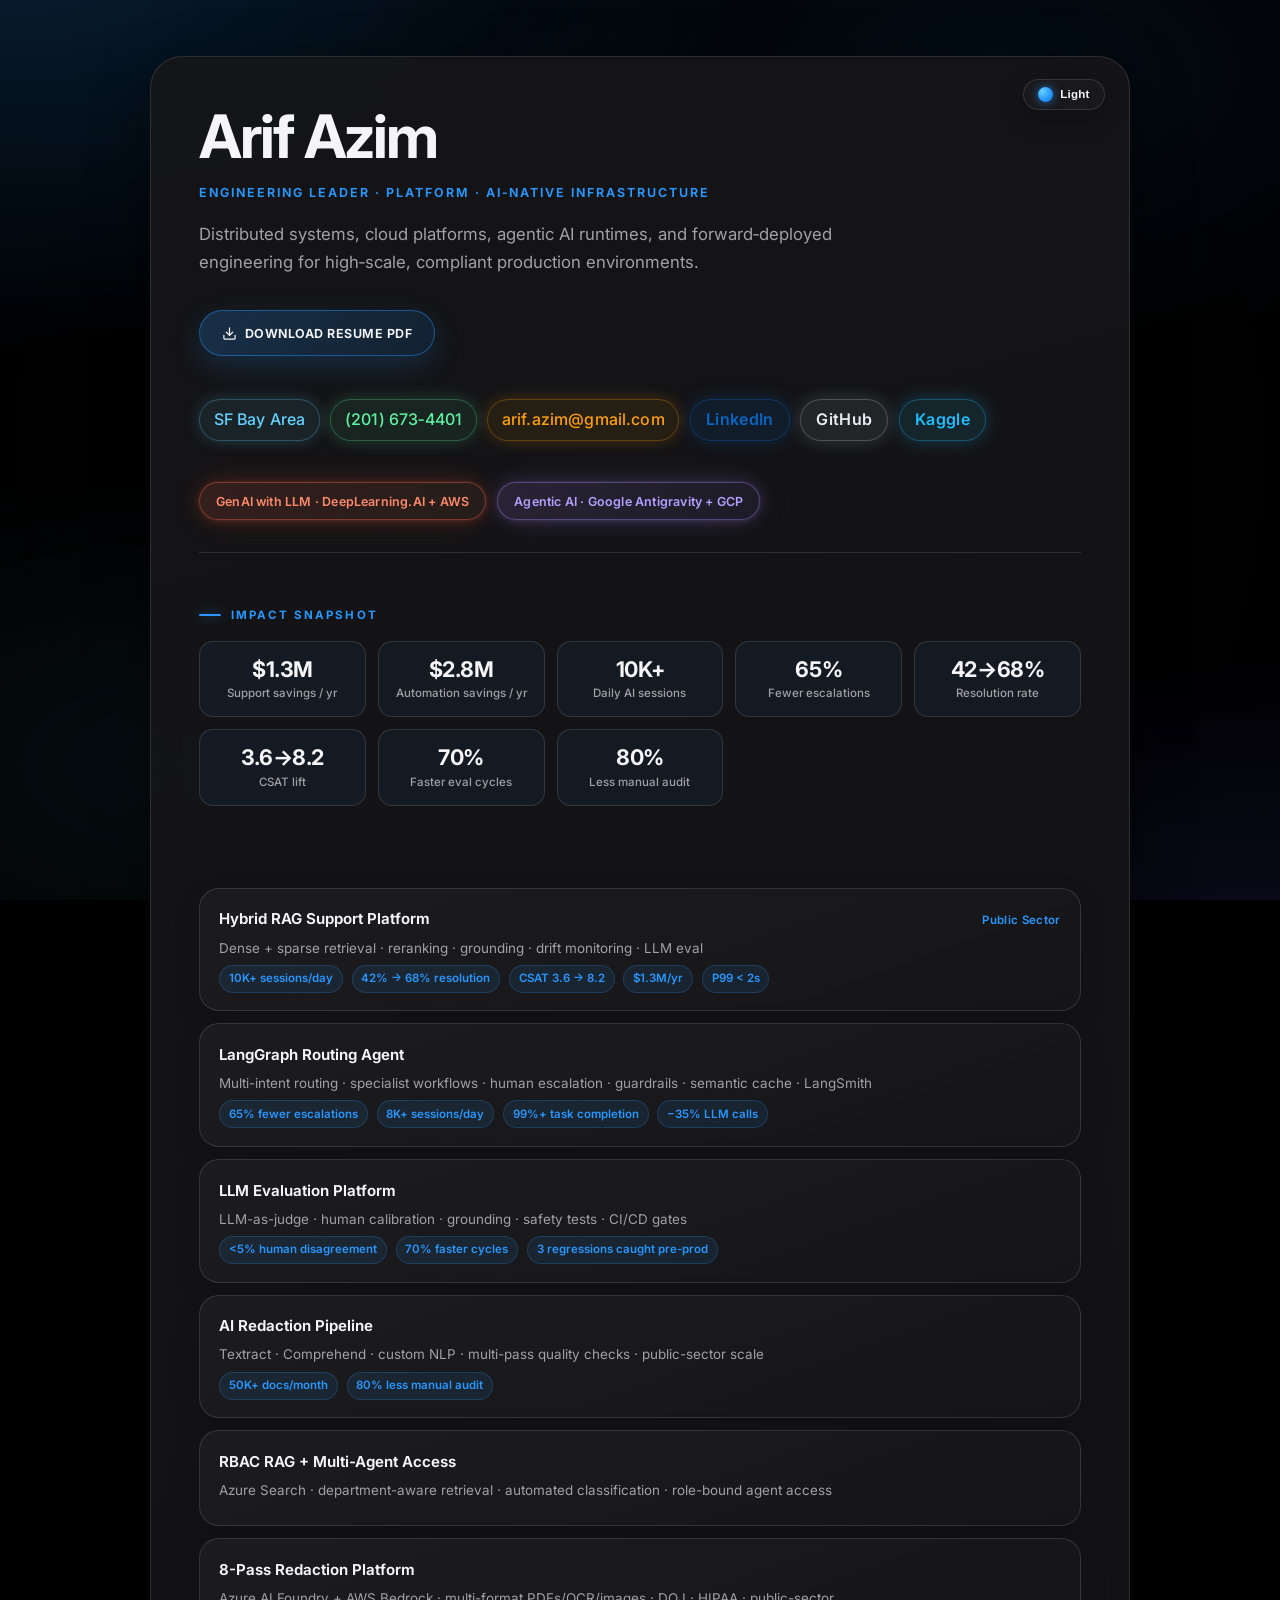
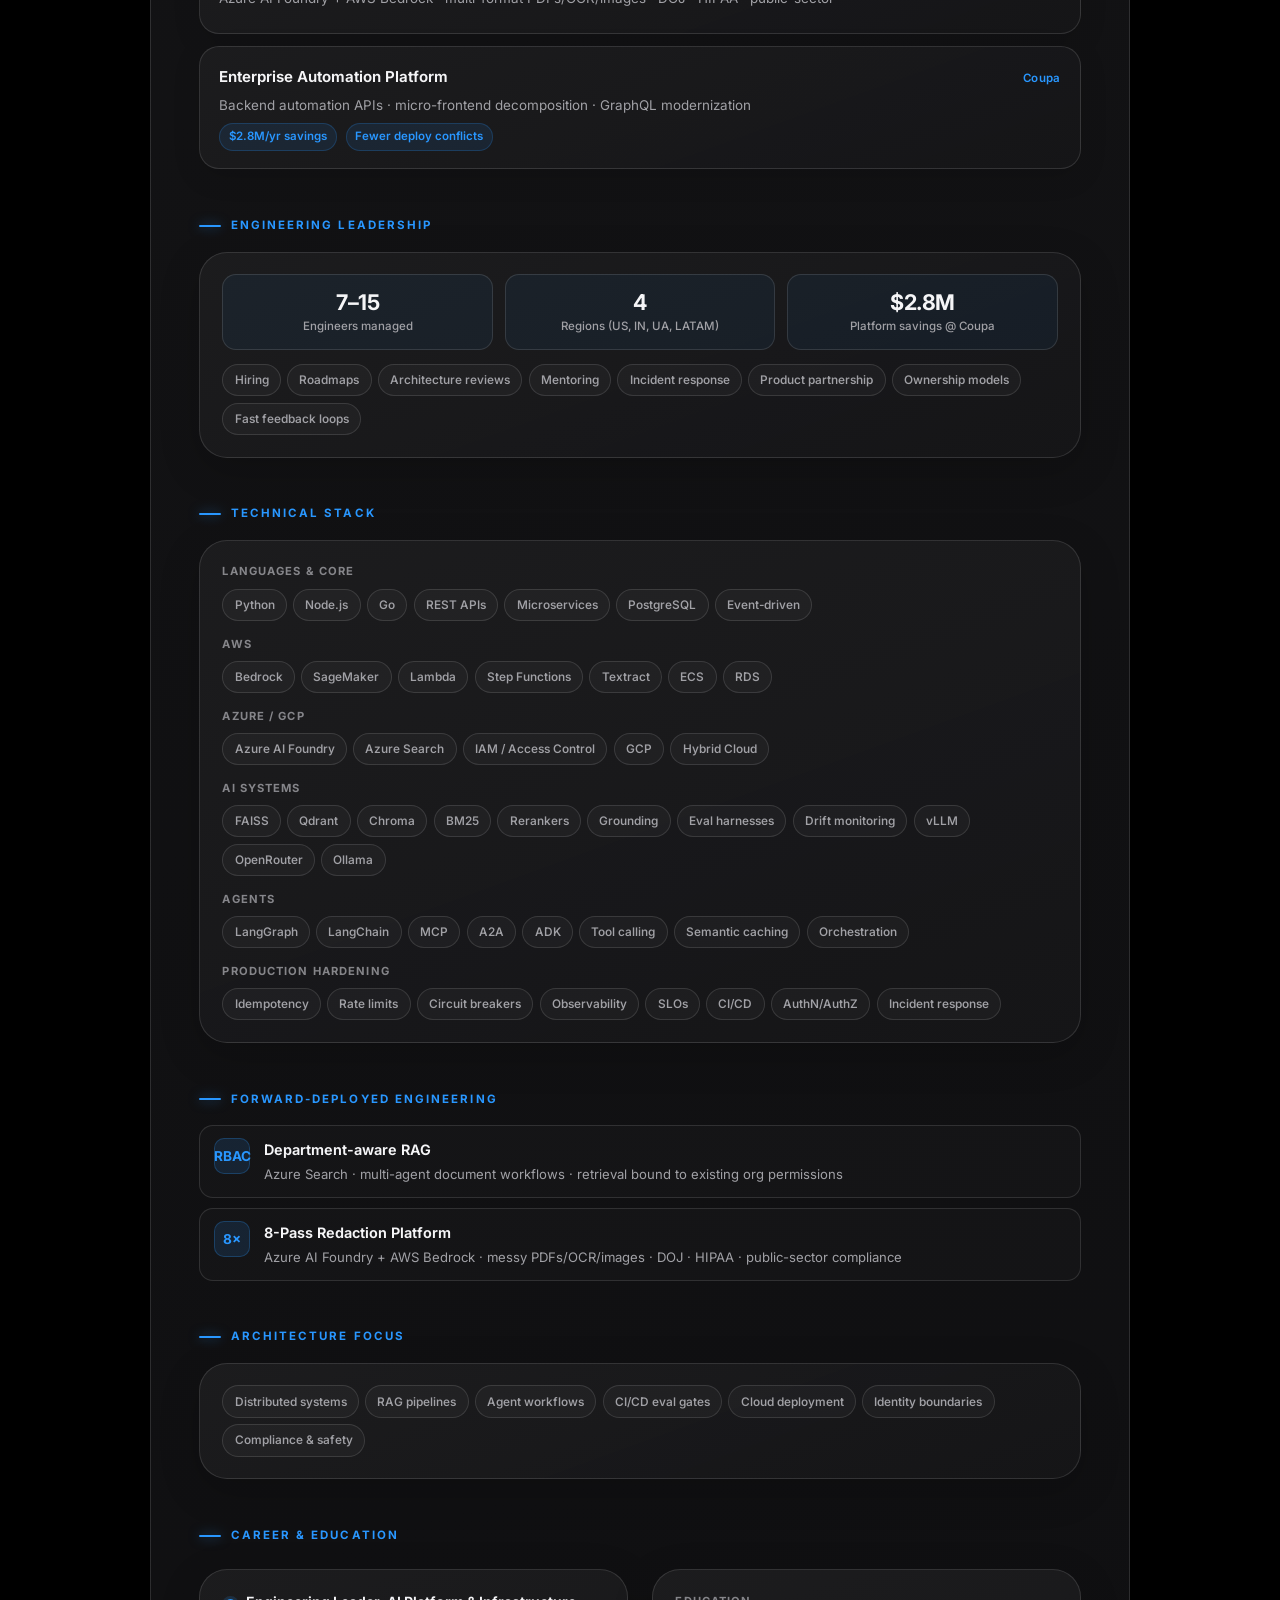
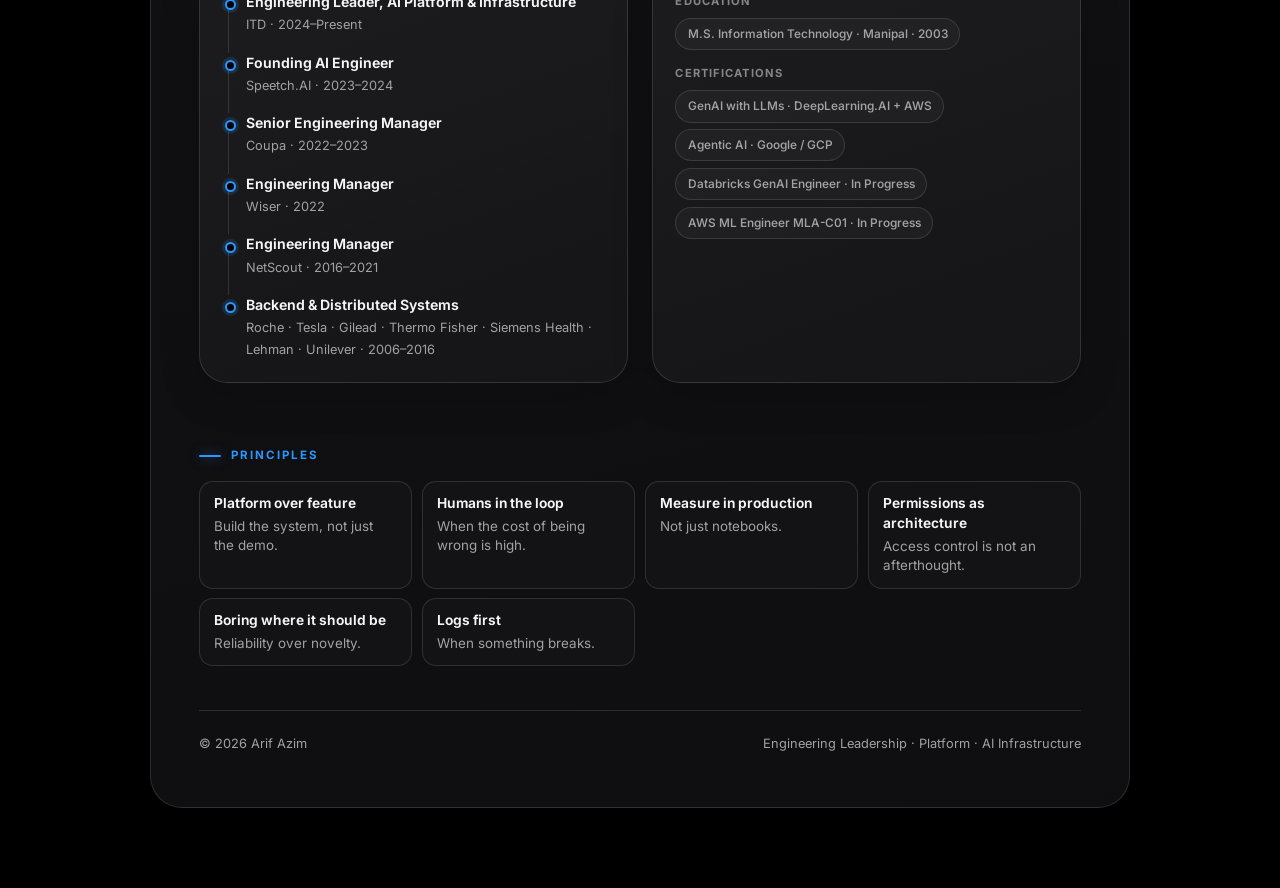
==== commit 213123b5: "added kaggle links" ====
--- a/index.html
+++ b/index.html
@@ -270,8 +270,9 @@
       display: flex;
       flex-wrap: wrap;
       align-items: center;
-      gap: 1.1rem 1.75rem;
+      gap: 0.85rem;
       margin-top: 0.35rem;
+      margin-bottom: 0.75rem;
       animation: fadeUp 0.9s cubic-bezier(0.22, 1, 0.36, 1) 0.24s both;
     }
 
@@ -307,12 +308,13 @@
       flex-shrink: 0;
     }
 
-    .contact-pills {
+    .contact-social-row {
       display: flex;
       flex-wrap: wrap;
       align-items: center;
-      gap: 0.55rem 0.85rem;
-      font-size: 0.88rem;
+      gap: 0.5rem 0.65rem;
+      margin-top: 0.15rem;
+      animation: fadeUp 0.9s cubic-bezier(0.22, 1, 0.36, 1) 0.3s both;
     }
 
     .contact-pill {
@@ -391,15 +393,6 @@
       background: rgba(201, 52, 0, 0.07);
       border-color: rgba(201, 52, 0, 0.2);
       box-shadow: 0 0 14px rgba(201, 52, 0, 0.12);
-    }
-
-    /* Social links row */
-    .social-row {
-      display: flex;
-      flex-wrap: wrap;
-      gap: 0.7rem;
-      font-size: 0.86rem;
-      animation: fadeUp 0.9s cubic-bezier(0.22, 1, 0.36, 1) 0.3s both;
     }
 
     .social-link {
@@ -485,6 +478,118 @@
       box-shadow: 0 0 14px rgba(32, 190, 255, 0.16);
     }
 
+    /* Certification row — refined multi-layer glow (Linear / Vercel style) */
+    .cert-row {
+      display: flex;
+      flex-wrap: wrap;
+      gap: 0.7rem;
+      margin-top: 0.85rem;
+      animation: fadeUp 0.9s cubic-bezier(0.22, 1, 0.36, 1) 0.36s both;
+    }
+
+    .cert-link {
+      position: relative;
+      display: inline-flex;
+      align-items: center;
+      gap: 0.4rem;
+      padding: 0.46rem 1rem;
+      border-radius: 999px;
+      font-size: 0.78rem;
+      font-weight: 600;
+      letter-spacing: 0.015em;
+      border: 1px solid transparent;
+      text-decoration: none;
+      opacity: 1;
+      transition:
+        transform 0.22s ease,
+        box-shadow 0.3s ease,
+        border-color 0.3s ease,
+        background 0.3s ease;
+    }
+
+    .cert-link.deeplearning {
+      color: #ff8a6b;
+      background: linear-gradient(135deg, rgba(255, 107, 74, 0.14), rgba(255, 140, 90, 0.08));
+      border-color: rgba(255, 107, 74, 0.38);
+      box-shadow:
+        0 0 0 1px rgba(255, 107, 74, 0.06),
+        0 2px 8px rgba(255, 107, 74, 0.12),
+        0 0 20px rgba(255, 107, 74, 0.18),
+        0 0 40px rgba(255, 107, 74, 0.08);
+    }
+
+    .cert-link.google {
+      color: #b4a0ff;
+      background: linear-gradient(135deg, rgba(167, 139, 250, 0.14), rgba(139, 120, 255, 0.08));
+      border-color: rgba(167, 139, 250, 0.38);
+      box-shadow:
+        0 0 0 1px rgba(167, 139, 250, 0.06),
+        0 2px 8px rgba(167, 139, 250, 0.12),
+        0 0 20px rgba(167, 139, 250, 0.18),
+        0 0 40px rgba(167, 139, 250, 0.08);
+    }
+
+    .cert-link:hover {
+      transform: translateY(-1.5px);
+      opacity: 1;
+    }
+
+    .cert-link.deeplearning:hover {
+      border-color: rgba(255, 107, 74, 0.55);
+      background: linear-gradient(135deg, rgba(255, 107, 74, 0.2), rgba(255, 140, 90, 0.12));
+      box-shadow:
+        0 0 0 1px rgba(255, 107, 74, 0.1),
+        0 4px 14px rgba(255, 107, 74, 0.2),
+        0 0 28px rgba(255, 107, 74, 0.28),
+        0 0 56px rgba(255, 107, 74, 0.12);
+    }
+
+    .cert-link.google:hover {
+      border-color: rgba(167, 139, 250, 0.55);
+      background: linear-gradient(135deg, rgba(167, 139, 250, 0.2), rgba(139, 120, 255, 0.12));
+      box-shadow:
+        0 0 0 1px rgba(167, 139, 250, 0.1),
+        0 4px 14px rgba(167, 139, 250, 0.2),
+        0 0 28px rgba(167, 139, 250, 0.28),
+        0 0 56px rgba(167, 139, 250, 0.12);
+    }
+
+    [data-theme="light"] .cert-link.deeplearning {
+      color: #c2410c;
+      background: linear-gradient(135deg, rgba(234, 88, 12, 0.1), rgba(251, 146, 60, 0.06));
+      border-color: rgba(234, 88, 12, 0.28);
+      box-shadow:
+        0 0 0 1px rgba(234, 88, 12, 0.04),
+        0 2px 8px rgba(234, 88, 12, 0.08),
+        0 0 18px rgba(234, 88, 12, 0.1);
+    }
+
+    [data-theme="light"] .cert-link.deeplearning:hover {
+      border-color: rgba(234, 88, 12, 0.42);
+      box-shadow:
+        0 0 0 1px rgba(234, 88, 12, 0.06),
+        0 4px 12px rgba(234, 88, 12, 0.12),
+        0 0 24px rgba(234, 88, 12, 0.14);
+    }
+
+    [data-theme="light"] .cert-link.google {
+      color: #6d28d9;
+      background: linear-gradient(135deg, rgba(109, 40, 217, 0.09), rgba(139, 92, 246, 0.05));
+      border-color: rgba(109, 40, 217, 0.26);
+      box-shadow:
+        0 0 0 1px rgba(109, 40, 217, 0.04),
+        0 2px 8px rgba(109, 40, 217, 0.08),
+        0 0 18px rgba(109, 40, 217, 0.1);
+    }
+
+    [data-theme="light"] .cert-link.google:hover {
+      border-color: rgba(109, 40, 217, 0.4);
+      box-shadow:
+        0 0 0 1px rgba(109, 40, 217, 0.06),
+        0 4px 12px rgba(109, 40, 217, 0.12),
+        0 0 24px rgba(109, 40, 217, 0.14);
+    }
+
     @keyframes softGlow {
       0%, 100% {
         filter: brightness(1);
@@ -942,17 +1047,20 @@
               </svg>
               Download Resume PDF
             </a>
-            <div class="contact-pills">
-              <span class="contact-pill location">SF Bay Area</span>
-              <a href="tel:+12016734401" class="contact-pill phone">(201) 673‑4401</a>
-              <a href="mailto:arif.azim@gmail.com" class="contact-pill email">arif.azim@gmail.com</a>
-            </div>
-          </div>
-
-          <div class="social-row">
+          </div>
+
+          <div class="contact-social-row">
+            <span class="contact-pill location">SF Bay Area</span>
+            <a href="tel:+12016734401" class="contact-pill phone">(201) 673‑4401</a>
+            <a href="mailto:arif.azim@gmail.com" class="contact-pill email">arif.azim@gmail.com</a>
             <a href="https://linkedin.com/in/arif-azim" class="social-link linkedin" target="_blank" rel="noopener noreferrer">LinkedIn</a>
             <a href="https://github.com/arifazim" class="social-link github" target="_blank" rel="noopener noreferrer">GitHub</a>
-            <a href="https://www.kaggle.com/arif3012" class="social-link kaggle" target="_blank" rel="noopener noreferrer">Kaggle</a>
+            <a href="https://www.kaggle.com/competitions/vibecoding-agents-capstone-project/writeups/new-writeup-1783361580506" class="social-link kaggle" target="_blank" rel="noopener noreferrer">Kaggle</a>
+          </div>
+
+          <div class="cert-row">
+            <a href="https://www.coursera.org/account/accomplishments/verify/QQ2H60ZRZJBV" class="cert-link deeplearning" target="_blank" rel="noopener noreferrer">GenAI with LLM · DeepLearning.AI + AWS</a>
+            <a href="https://www.kaggle.com/certification/badges/arif3012/108" class="cert-link google" target="_blank" rel="noopener noreferrer">Agentic AI · Google Antigravity + GCP</a>
           </div>
         </header>
 
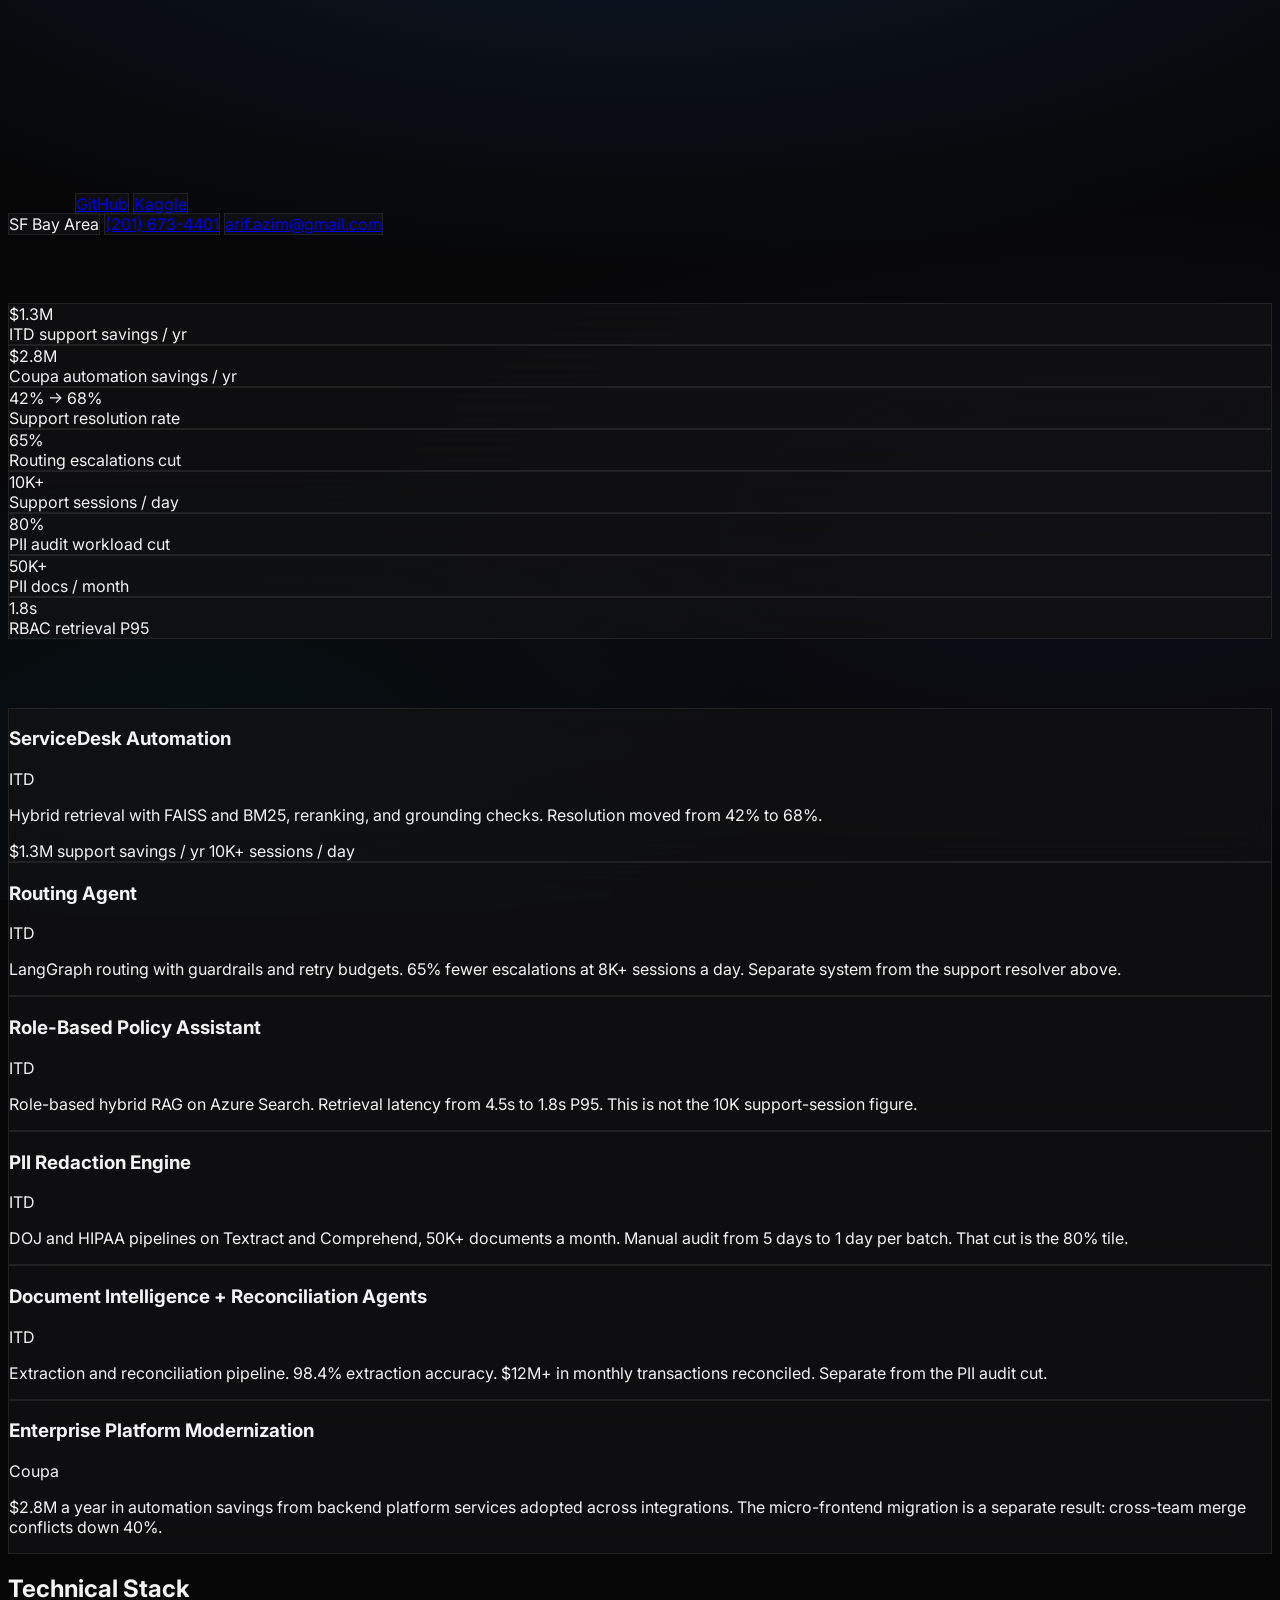
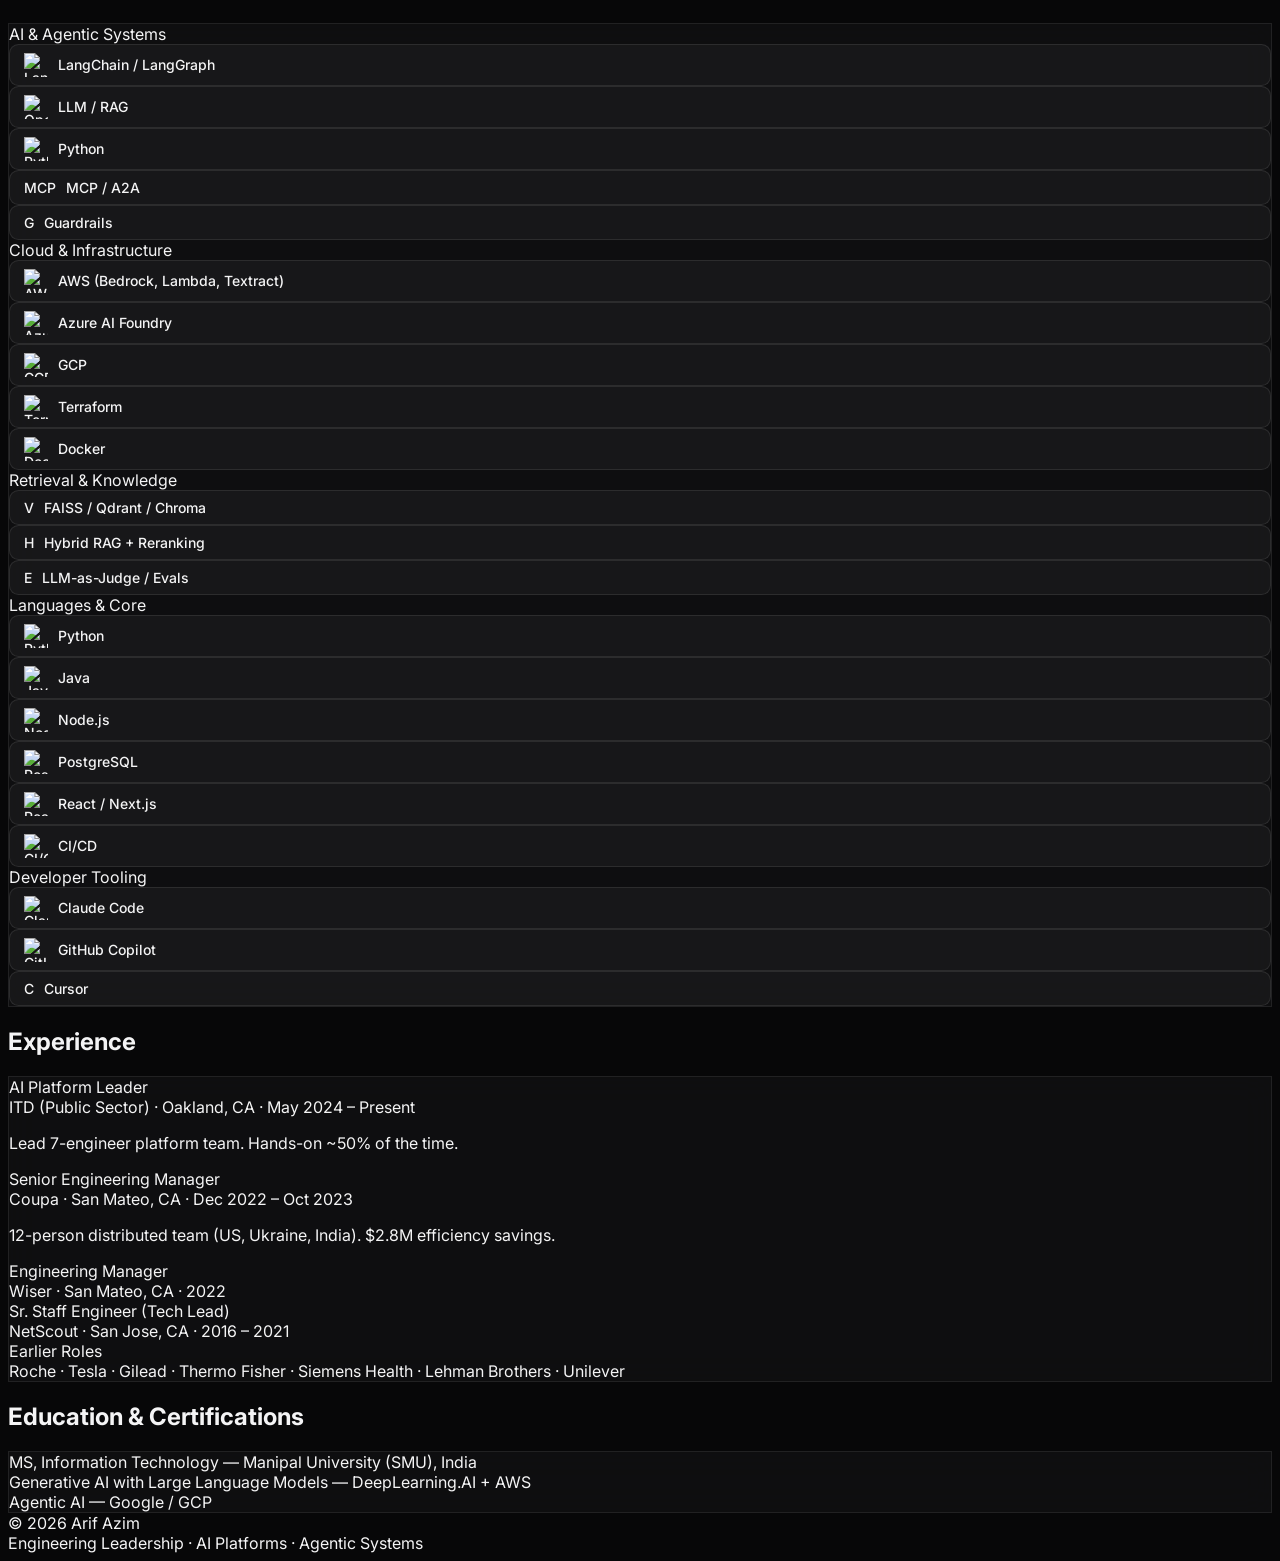
==== commit 48488e10: "Refactor index.html: updated title and meta description, removed unused CSS variables, and streamlin" ====
--- a/index.html
+++ b/index.html
@@ -1,1497 +1,385 @@
 <!DOCTYPE html>
-<html lang="en" data-theme="dark">
+<html lang="en">
 <head>
   <meta charset="UTF-8" />
   <meta name="viewport" content="width=device-width, initial-scale=1.0" />
-  <title>Arif Azim – Engineering Leader</title>
-  <meta name="description" content="Engineering Leader · Platform · AI-Native Infrastructure. Distributed systems, cloud platforms, agentic AI runtimes, and forward-deployed engineering." />
-
-  <!-- Fonts -->
-  <link rel="preconnect" href="https://fonts.googleapis.com" />
-  <link rel="preconnect" href="https://fonts.gstatic.com" crossorigin />
+  <title>Arif Azim - AI Platform Leader</title>
+  <meta name="description" content="AI Platform Leader. Teams of 7 to 15. Production agentic systems under DOJ and HIPAA constraints, including forward-deployed work on Azure AI Foundry and AWS Bedrock." />
+
+  <script src="https://cdn.tailwindcss.com"></script>
   <link href="https://fonts.googleapis.com/css2?family=Inter:wght@400;500;600;700&display=swap" rel="stylesheet" />
 
   <style>
     :root {
-      --bg-dark: #000000;
-      --bg-light: #f5f5f7;
-      --text-dark: #f5f5f7;
-      --text-light: #1d1d1f;
-      --muted-dark: #a1a1a6;
-      --muted-light: #6e6e73;
-      --accent: #2997ff;
-      --accent-soft: rgba(41, 151, 255, 0.15);
-      --surface-dark: rgba(29, 29, 31, 0.72);
-      --surface-light: rgba(255, 255, 255, 0.78);
-      --border-dark: rgba(255, 255, 255, 0.12);
-      --border-light: rgba(0, 0, 0, 0.08);
-      --radius-lg: 28px;
-      --radius-md: 20px;
-      --radius-sm: 14px;
-      --shadow-soft: 0 20px 60px rgba(0, 0, 0, 0.45);
-      --shadow-hover: 0 28px 80px rgba(0, 0, 0, 0.55);
-      --max-width: 980px;
-      --header-blur: blur(20px) saturate(180%);
-    }
-
-    [data-theme="dark"] {
-      --bg: var(--bg-dark);
-      --text: var(--text-dark);
-      --muted: var(--muted-dark);
-      --surface: var(--surface-dark);
-      --border: var(--border-dark);
-      --card-bg: linear-gradient(160deg, rgba(29, 29, 31, 0.92), rgba(22, 22, 24, 0.96));
-      --shell-bg: linear-gradient(165deg, rgba(22, 22, 24, 0.92), rgba(15, 15, 17, 0.97));
-    }
-
-    [data-theme="light"] {
-      --bg: var(--bg-light);
-      --text: var(--text-light);
-      --muted: var(--muted-light);
-      --surface: var(--surface-light);
-      --border: var(--border-light);
-      --card-bg: linear-gradient(160deg, rgba(255, 255, 255, 0.95), rgba(245, 245, 247, 0.98));
-      --shell-bg: linear-gradient(165deg, rgba(255, 255, 255, 0.92), rgba(250, 250, 252, 0.97));
-    }
-
-    * {
-      margin: 0;
-      padding: 0;
-      box-sizing: border-box;
-    }
-
-    html {
-      scroll-behavior: smooth;
+      --bg: #070708;
+      --surface: rgba(18, 18, 20, 0.72);
+      --border: rgba(255, 255, 255, 0.08);
+      --text: #f4f4f5;
+      --muted: #a1a1aa;
     }
 
     body {
-      font-family: "Inter", -apple-system, BlinkMacSystemFont, "SF Pro Display", "Segoe UI", system-ui, sans-serif;
-      line-height: 1.7;
-      -webkit-font-smoothing: antialiased;
-      -moz-osx-font-smoothing: grayscale;
-      min-height: 100vh;
-      overflow-x: hidden;
       background: var(--bg);
       color: var(--text);
-      transition: background 0.45s ease, color 0.45s ease;
-    }
-
-    a {
-      color: var(--accent);
-      text-decoration: none;
-      font-weight: 500;
-      transition: opacity 0.2s ease;
-    }
-
-    a:hover {
-      opacity: 0.8;
-    }
-
-    /* Apple-style multi-layer parallax */
-    .parallax-scene {
+      font-family: 'Inter', system-ui, sans-serif;
+    }
+
+    .bg-atmosphere {
       position: fixed;
       inset: 0;
-      pointer-events: none;
-      z-index: -1;
-      overflow: hidden;
-    }
-
-    .parallax-layer {
-      position: absolute;
-      inset: -20%;
-      will-change: transform;
-    }
-
-    .layer-1 {
-      background:
-        radial-gradient(ellipse 80% 60% at 15% 10%, rgba(41, 151, 255, 0.22), transparent 55%),
-        radial-gradient(ellipse 70% 50% at 85% 90%, rgba(94, 92, 230, 0.14), transparent 50%);
-      opacity: 0.9;
-    }
-
-    .layer-2 {
-      background:
-        radial-gradient(ellipse 50% 40% at 70% 20%, rgba(41, 151, 255, 0.12), transparent 60%),
-        radial-gradient(ellipse 60% 45% at 25% 75%, rgba(100, 210, 255, 0.1), transparent 55%);
-      opacity: 0.7;
-    }
-
-    .layer-3 {
-      background:
-        radial-gradient(circle at 50% 50%, rgba(255, 255, 255, 0.03) 0%, transparent 70%);
-      opacity: 0.5;
-    }
-
-    [data-theme="light"] .layer-1 {
-      background:
-        radial-gradient(ellipse 80% 60% at 15% 10%, rgba(41, 151, 255, 0.12), transparent 55%),
-        radial-gradient(ellipse 70% 50% at 85% 90%, rgba(94, 92, 230, 0.08), transparent 50%);
-    }
-
-    [data-theme="light"] .layer-2 {
-      background:
-        radial-gradient(ellipse 50% 40% at 70% 20%, rgba(41, 151, 255, 0.07), transparent 60%),
-        radial-gradient(ellipse 60% 45% at 25% 75%, rgba(100, 210, 255, 0.06), transparent 55%);
-    }
-
-    [data-theme="light"] .layer-3 {
-      background:
-        radial-gradient(circle at 50% 50%, rgba(0, 0, 0, 0.02) 0%, transparent 70%);
-    }
-
-    .page {
-      min-height: 100vh;
-      display: flex;
-      justify-content: center;
-      padding: 3.5rem 1.5rem 5rem;
-      position: relative;
-    }
-
-    .shell {
-      width: 100%;
-      max-width: var(--max-width);
-      border-radius: 32px;
-      box-shadow: var(--shadow-soft);
-      overflow: hidden;
-      position: relative;
-      backdrop-filter: var(--header-blur);
-      -webkit-backdrop-filter: var(--header-blur);
+      z-index: 0;
+      background: 
+        radial-gradient(ellipse 80% 50% at 50% -20%, rgba(59, 130, 246, 0.14), transparent),
+        radial-gradient(ellipse 60% 40% at 85% 60%, rgba(99, 102, 241, 0.07), transparent),
+        radial-gradient(ellipse 50% 30% at 15% 80%, rgba(14, 165, 233, 0.05), transparent),
+        #070708;
+    }
+
+    .glass {
+      background: var(--surface);
+      backdrop-filter: blur(16px);
+      -webkit-backdrop-filter: blur(16px);
       border: 1px solid var(--border);
-      background: var(--shell-bg);
-      transition: background 0.45s ease, border-color 0.45s ease, box-shadow 0.45s ease;
-    }
-
-    .content {
-      position: relative;
-      z-index: 1;
-      padding: 2.5rem 3rem 3.25rem;
-    }
-
-    @media (max-width: 768px) {
-      .page {
-        padding: 1.25rem 0.75rem 3rem;
+    }
+
+    .card {
+      transition: border-color 0.25s ease, transform 0.25s ease;
+    }
+    .card:hover {
+      border-color: rgba(59, 130, 246, 0.35);
+      transform: translateY(-2px);
+    }
+
+    .skill-item {
+        display: flex;
+        align-items: center;
+        gap: 0.6rem;
+        padding: 0.5rem 0.9rem;
+        border-radius: 0.6rem;
+        background: rgba(255, 255, 255, 0.04);
+        border: 1px solid rgba(255, 255, 255, 0.09);
+        font-size: 0.875rem;
+        font-weight: 500;
+        transition: border-color 0.2s ease, background 0.2s ease;
       }
-      .shell {
-        border-radius: 24px;
+      .skill-item:hover {
+        border-color: rgba(59, 130, 246, 0.45);
+        background: rgba(255, 255, 255, 0.06);
       }
-      .content {
-        padding: 1.75rem 1.35rem 2.5rem;
-      }
-    }
-
-    /* Theme toggle — fixed top-right of shell, never overlaps content */
-    .theme-toggle {
-      position: absolute;
-      top: 1.35rem;
-      right: 1.5rem;
-      z-index: 20;
-      display: inline-flex;
-      align-items: center;
-      gap: 0.45rem;
-      padding: 0.45rem 0.9rem;
-      border-radius: 999px;
-      border: 1px solid var(--border);
-      font-size: 0.72rem;
-      font-weight: 600;
-      letter-spacing: 0.02em;
-      cursor: pointer;
-      background: var(--surface);
-      color: var(--text);
-      backdrop-filter: blur(12px);
-      -webkit-backdrop-filter: blur(12px);
-      box-shadow: 0 8px 24px rgba(0, 0, 0, 0.2);
-      transition: transform 0.2s ease, box-shadow 0.2s ease, background 0.3s ease;
-      user-select: none;
-    }
-
-    .theme-toggle:hover {
-      transform: translateY(-1px);
-      box-shadow: 0 12px 28px rgba(0, 0, 0, 0.28);
-    }
-
-    .theme-toggle:active {
-      transform: translateY(0);
-    }
-
-    .theme-toggle-icon {
-      width: 15px;
-      height: 15px;
-      border-radius: 50%;
-      background: radial-gradient(circle at 30% 30%, #64d2ff, #2997ff 55%, #0a84ff);
-      box-shadow: 0 0 10px rgba(41, 151, 255, 0.7);
-      flex-shrink: 0;
-    }
-
-    /* ========== HEADER ========== */
-    header {
-      display: flex;
-      flex-direction: column;
-      gap: 1.75rem;
-      margin-bottom: 2.75rem;
-      padding-bottom: 2rem;
-      padding-top: 0.5rem;
-      border-bottom: 1px solid var(--border);
-    }
-
-    .identity {
-      max-width: 720px;
-    }
-
-    .name {
-      font-size: clamp(2.6rem, 6vw, 3.75rem);
-      line-height: 1.05;
-      font-weight: 700;
-      letter-spacing: -0.035em;
-      color: var(--text);
-      animation: fadeUp 0.9s cubic-bezier(0.22, 1, 0.36, 1) both;
-    }
-
-    .title {
-      margin-top: 0.85rem;
-      font-size: 0.78rem;
-      font-weight: 650;
-      text-transform: uppercase;
-      letter-spacing: 0.16em;
-      color: var(--accent);
-      animation: fadeUp 0.9s cubic-bezier(0.22, 1, 0.36, 1) 0.08s both;
-    }
-
-    .summary {
-      margin-top: 1.15rem;
-      font-size: 1.05rem;
-      line-height: 1.65;
-      color: var(--muted);
-      max-width: 640px;
-      animation: fadeUp 0.9s cubic-bezier(0.22, 1, 0.36, 1) 0.16s both;
-    }
-
-    /* Resume + contact block — placed below identity, clear of toggle */
-    .header-meta {
-      display: flex;
-      flex-wrap: wrap;
-      align-items: center;
-      gap: 0.85rem;
-      margin-top: 0.35rem;
-      margin-bottom: 0.75rem;
-      animation: fadeUp 0.9s cubic-bezier(0.22, 1, 0.36, 1) 0.24s both;
-    }
-
-    .btn-resume {
-      display: inline-flex;
-      align-items: center;
-      gap: 0.5rem;
-      padding: 0.72rem 1.35rem;
-      border-radius: 999px;
-      border: 1px solid rgba(41, 151, 255, 0.45);
-      background: linear-gradient(135deg, rgba(41, 151, 255, 0.22), rgba(10, 132, 255, 0.12));
-      color: var(--text);
-      font-size: 0.78rem;
-      font-weight: 650;
-      letter-spacing: 0.04em;
-      text-transform: uppercase;
-      cursor: pointer;
-      box-shadow: 0 10px 28px rgba(41, 151, 255, 0.18);
-      transition: transform 0.2s ease, box-shadow 0.2s ease, background 0.25s ease;
-      text-decoration: none;
-    }
-
-    .btn-resume:hover {
-      transform: translateY(-2px);
-      box-shadow: 0 14px 36px rgba(41, 151, 255, 0.28);
-      background: linear-gradient(135deg, rgba(41, 151, 255, 0.32), rgba(10, 132, 255, 0.18));
-      opacity: 1;
-    }
-
-    .btn-resume svg {
-      width: 15px;
-      height: 15px;
-      flex-shrink: 0;
-    }
-
-    .contact-social-row {
-      display: flex;
-      flex-wrap: wrap;
-      align-items: center;
-      gap: 0.5rem 0.65rem;
-      margin-top: 0.15rem;
-      animation: fadeUp 0.9s cubic-bezier(0.22, 1, 0.36, 1) 0.3s both;
-    }
-
-    .contact-pill {
-      display: inline-flex;
-      align-items: center;
-      gap: 0.4rem;
-      padding: 0.38rem 0.85rem;
-      border-radius: 999px;
-      font-weight: 500;
-      letter-spacing: 0.01em;
-      border: 1px solid transparent;
-      transition: transform 0.25s ease, box-shadow 0.3s ease, border-color 0.3s ease;
-      animation: softGlow 3.2s ease-in-out infinite;
-    }
-
-    .contact-pill.location {
-      color: #64d2ff;
-      background: rgba(100, 210, 255, 0.08);
-      border-color: rgba(100, 210, 255, 0.28);
-      box-shadow: 0 0 16px rgba(100, 210, 255, 0.22);
-      animation-delay: 0s;
-    }
-
-    .contact-pill.phone {
-      color: #5ef2a3;
-      background: rgba(94, 242, 163, 0.08);
-      border-color: rgba(94, 242, 163, 0.28);
-      box-shadow: 0 0 16px rgba(94, 242, 163, 0.22);
-      animation-delay: 0.4s;
-    }
-
-    .contact-pill.email {
-      color: #ff9f0a;
-      background: rgba(255, 159, 10, 0.08);
-      border-color: rgba(255, 159, 10, 0.28);
-      box-shadow: 0 0 16px rgba(255, 159, 10, 0.22);
-      animation-delay: 0.8s;
-    }
-
-    .contact-pill:hover {
-      transform: translateY(-2px);
-      opacity: 1;
-    }
-
-    .contact-pill.location:hover {
-      box-shadow: 0 0 24px rgba(100, 210, 255, 0.45);
-      border-color: rgba(100, 210, 255, 0.55);
-    }
-
-    .contact-pill.phone:hover {
-      box-shadow: 0 0 24px rgba(94, 242, 163, 0.45);
-      border-color: rgba(94, 242, 163, 0.55);
-    }
-
-    .contact-pill.email:hover {
-      box-shadow: 0 0 24px rgba(255, 159, 10, 0.45);
-      border-color: rgba(255, 159, 10, 0.55);
-    }
-
-    [data-theme="light"] .contact-pill.location {
-      color: #0071e3;
-      background: rgba(0, 113, 227, 0.08);
-      border-color: rgba(0, 113, 227, 0.22);
-      box-shadow: 0 0 14px rgba(0, 113, 227, 0.15);
-    }
-
-    [data-theme="light"] .contact-pill.phone {
-      color: #1a7f4b;
-      background: rgba(26, 127, 75, 0.08);
-      border-color: rgba(26, 127, 75, 0.22);
-      box-shadow: 0 0 14px rgba(26, 127, 75, 0.12);
-    }
-
-    [data-theme="light"] .contact-pill.email {
-      color: #c93400;
-      background: rgba(201, 52, 0, 0.07);
-      border-color: rgba(201, 52, 0, 0.2);
-      box-shadow: 0 0 14px rgba(201, 52, 0, 0.12);
-    }
-
-    .social-link {
-      display: inline-flex;
-      align-items: center;
-      gap: 0.4rem;
-      padding: 0.4rem 0.95rem;
-      border-radius: 999px;
-      font-weight: 600;
-      letter-spacing: 0.02em;
-      border: 1px solid transparent;
-      transition: transform 0.25s ease, box-shadow 0.3s ease, border-color 0.3s ease, background 0.3s ease;
-      animation: softGlow 3.6s ease-in-out infinite;
-      text-decoration: none;
-      opacity: 1;
-    }
-
-    .social-link.linkedin {
-      color: #0a66c2;
-      background: rgba(10, 102, 194, 0.12);
-      border-color: rgba(10, 102, 194, 0.35);
-      box-shadow: 0 0 18px rgba(10, 102, 194, 0.28);
-      animation-delay: 0s;
-    }
-
-    .social-link.github {
-      color: #e6edf3;
-      background: rgba(230, 237, 243, 0.08);
-      border-color: rgba(230, 237, 243, 0.22);
-      box-shadow: 0 0 18px rgba(230, 237, 243, 0.18);
-      animation-delay: 0.35s;
-    }
-
-    .social-link.kaggle {
-      color: #20beff;
-      background: rgba(32, 190, 255, 0.1);
-      border-color: rgba(32, 190, 255, 0.32);
-      box-shadow: 0 0 18px rgba(32, 190, 255, 0.25);
-      animation-delay: 0.7s;
-    }
-
-    .social-link:hover {
-      transform: translateY(-2px);
-      opacity: 1;
-    }
-
-    .social-link.linkedin:hover {
-      box-shadow: 0 0 28px rgba(10, 102, 194, 0.5);
-      border-color: rgba(10, 102, 194, 0.6);
-      background: rgba(10, 102, 194, 0.2);
-    }
-
-    .social-link.github:hover {
-      box-shadow: 0 0 28px rgba(230, 237, 243, 0.35);
-      border-color: rgba(230, 237, 243, 0.4);
-      background: rgba(230, 237, 243, 0.14);
-    }
-
-    .social-link.kaggle:hover {
-      box-shadow: 0 0 28px rgba(32, 190, 255, 0.48);
-      border-color: rgba(32, 190, 255, 0.55);
-      background: rgba(32, 190, 255, 0.18);
-    }
-
-    [data-theme="light"] .social-link.linkedin {
-      color: #0a66c2;
-      background: rgba(10, 102, 194, 0.1);
-      border-color: rgba(10, 102, 194, 0.28);
-      box-shadow: 0 0 14px rgba(10, 102, 194, 0.18);
-    }
-
-    [data-theme="light"] .social-link.github {
-      color: #24292f;
-      background: rgba(36, 41, 47, 0.07);
-      border-color: rgba(36, 41, 47, 0.18);
-      box-shadow: 0 0 14px rgba(36, 41, 47, 0.1);
-    }
-
-    [data-theme="light"] .social-link.kaggle {
-      color: #20beff;
-      background: rgba(32, 190, 255, 0.1);
-      border-color: rgba(32, 190, 255, 0.28);
-      box-shadow: 0 0 14px rgba(32, 190, 255, 0.16);
-    }
-
-    /* Certification row — refined multi-layer glow (Linear / Vercel style) */
-    .cert-row {
-      display: flex;
-      flex-wrap: wrap;
-      gap: 0.7rem;
-      margin-top: 0.85rem;
-      animation: fadeUp 0.9s cubic-bezier(0.22, 1, 0.36, 1) 0.36s both;
-    }
-
-    .cert-link {
-      position: relative;
-      display: inline-flex;
-      align-items: center;
-      gap: 0.4rem;
-      padding: 0.46rem 1rem;
-      border-radius: 999px;
-      font-size: 0.78rem;
-      font-weight: 600;
-      letter-spacing: 0.015em;
-      border: 1px solid transparent;
-      text-decoration: none;
-      opacity: 1;
-      transition:
-        transform 0.22s ease,
-        box-shadow 0.3s ease,
-        border-color 0.3s ease,
-        background 0.3s ease;
-    }
-
-    .cert-link.deeplearning {
-      color: #ff8a6b;
-      background: linear-gradient(135deg, rgba(255, 107, 74, 0.14), rgba(255, 140, 90, 0.08));
-      border-color: rgba(255, 107, 74, 0.38);
-      box-shadow:
-        0 0 0 1px rgba(255, 107, 74, 0.06),
-        0 2px 8px rgba(255, 107, 74, 0.12),
-        0 0 20px rgba(255, 107, 74, 0.18),
-        0 0 40px rgba(255, 107, 74, 0.08);
-    }
-
-    .cert-link.google {
-      color: #b4a0ff;
-      background: linear-gradient(135deg, rgba(167, 139, 250, 0.14), rgba(139, 120, 255, 0.08));
-      border-color: rgba(167, 139, 250, 0.38);
-      box-shadow:
-        0 0 0 1px rgba(167, 139, 250, 0.06),
-        0 2px 8px rgba(167, 139, 250, 0.12),
-        0 0 20px rgba(167, 139, 250, 0.18),
-        0 0 40px rgba(167, 139, 250, 0.08);
-    }
-
-    .cert-link:hover {
-      transform: translateY(-1.5px);
-      opacity: 1;
-    }
-
-    .cert-link.deeplearning:hover {
-      border-color: rgba(255, 107, 74, 0.55);
-      background: linear-gradient(135deg, rgba(255, 107, 74, 0.2), rgba(255, 140, 90, 0.12));
-      box-shadow:
-        0 0 0 1px rgba(255, 107, 74, 0.1),
-        0 4px 14px rgba(255, 107, 74, 0.2),
-        0 0 28px rgba(255, 107, 74, 0.28),
-        0 0 56px rgba(255, 107, 74, 0.12);
-    }
-
-    .cert-link.google:hover {
-      border-color: rgba(167, 139, 250, 0.55);
-      background: linear-gradient(135deg, rgba(167, 139, 250, 0.2), rgba(139, 120, 255, 0.12));
-      box-shadow:
-        0 0 0 1px rgba(167, 139, 250, 0.1),
-        0 4px 14px rgba(167, 139, 250, 0.2),
-        0 0 28px rgba(167, 139, 250, 0.28),
-        0 0 56px rgba(167, 139, 250, 0.12);
-    }
-
-    [data-theme="light"] .cert-link.deeplearning {
-      color: #c2410c;
-      background: linear-gradient(135deg, rgba(234, 88, 12, 0.1), rgba(251, 146, 60, 0.06));
-      border-color: rgba(234, 88, 12, 0.28);
-      box-shadow:
-        0 0 0 1px rgba(234, 88, 12, 0.04),
-        0 2px 8px rgba(234, 88, 12, 0.08),
-        0 0 18px rgba(234, 88, 12, 0.1);
-    }
-
-    [data-theme="light"] .cert-link.deeplearning:hover {
-      border-color: rgba(234, 88, 12, 0.42);
-      box-shadow:
-        0 0 0 1px rgba(234, 88, 12, 0.06),
-        0 4px 12px rgba(234, 88, 12, 0.12),
-        0 0 24px rgba(234, 88, 12, 0.14);
-    }
-
-    [data-theme="light"] .cert-link.google {
-      color: #6d28d9;
-      background: linear-gradient(135deg, rgba(109, 40, 217, 0.09), rgba(139, 92, 246, 0.05));
-      border-color: rgba(109, 40, 217, 0.26);
-      box-shadow:
-        0 0 0 1px rgba(109, 40, 217, 0.04),
-        0 2px 8px rgba(109, 40, 217, 0.08),
-        0 0 18px rgba(109, 40, 217, 0.1);
-    }
-
-    [data-theme="light"] .cert-link.google:hover {
-      border-color: rgba(109, 40, 217, 0.4);
-      box-shadow:
-        0 0 0 1px rgba(109, 40, 217, 0.06),
-        0 4px 12px rgba(109, 40, 217, 0.12),
-        0 0 24px rgba(109, 40, 217, 0.14);
-    }
-
-    @keyframes softGlow {
-      0%, 100% {
-        filter: brightness(1);
-      }
-      50% {
-        filter: brightness(1.18);
-      }
-    }
-
-    /* ========== SECTIONS ========== */
-    section {
-      margin-bottom: 2.4rem;
-    }
-
-    .section-label {
-      font-size: 0.72rem;
-      font-weight: 700;
-      text-transform: uppercase;
-      letter-spacing: 0.18em;
-      color: var(--accent);
-      margin-bottom: 1rem;
-      display: inline-flex;
-      align-items: center;
-      gap: 0.6rem;
-      opacity: 0;
-      transform: translateY(14px);
-      transition: opacity 0.55s cubic-bezier(0.22, 1, 0.36, 1), transform 0.55s cubic-bezier(0.22, 1, 0.36, 1);
-    }
-
-    .section-label::before {
-      content: "";
-      width: 22px;
-      height: 2px;
-      border-radius: 999px;
-      background: var(--accent);
-      box-shadow: 0 0 12px rgba(41, 151, 255, 0.6);
-    }
-
-    .section-label.visible {
-      opacity: 1;
-      transform: translateY(0);
-    }
-
-    .card {
-      position: relative;
-      border-radius: var(--radius-lg);
-      padding: 1.35rem 1.4rem;
-      margin-bottom: 1rem;
-      border: 1px solid var(--border);
-      background: var(--card-bg);
-      box-shadow: 0 12px 40px rgba(0, 0, 0, 0.18);
-      transition: transform 0.3s cubic-bezier(0.22, 1, 0.36, 1), box-shadow 0.3s ease, border-color 0.3s ease;
-    }
-
-    .card:hover {
-      transform: translateY(-4px);
-      box-shadow: var(--shadow-hover);
-      border-color: rgba(41, 151, 255, 0.28);
-    }
-
-    /* Metric grid */
-    .metrics {
-      display: grid;
-      grid-template-columns: repeat(auto-fit, minmax(140px, 1fr));
-      gap: 0.75rem;
-      margin-bottom: 1rem;
-    }
-
-    .metric {
-      padding: 0.9rem 1rem;
-      border-radius: var(--radius-sm);
-      border: 1px solid var(--border);
-      background: rgba(41, 151, 255, 0.06);
-      text-align: center;
-      transition: border-color 0.25s ease, box-shadow 0.25s ease;
-    }
-
-    .metric:hover {
-      border-color: rgba(41, 151, 255, 0.35);
-      box-shadow: 0 0 20px rgba(41, 151, 255, 0.12);
-    }
-
-    .metric-value {
-      font-size: 1.35rem;
-      font-weight: 700;
-      letter-spacing: -0.02em;
-      color: var(--text);
-      line-height: 1.2;
-    }
-
-    .metric-label {
-      margin-top: 0.25rem;
-      font-size: 0.72rem;
-      font-weight: 500;
-      color: var(--muted);
-      line-height: 1.35;
-    }
-
-    /* Impact rows */
-    .impact-grid {
-      display: grid;
-      gap: 0.65rem;
-    }
-
-    .impact-row {
-      display: grid;
-      grid-template-columns: auto 1fr;
-      gap: 0.85rem;
-      align-items: start;
-      padding: 0.75rem 0.9rem;
-      border-radius: var(--radius-sm);
-      border: 1px solid var(--border);
-      background: rgba(255, 255, 255, 0.02);
-    }
-
-    [data-theme="light"] .impact-row {
-      background: rgba(0, 0, 0, 0.02);
-    }
-
-    .impact-icon {
-      width: 36px;
-      height: 36px;
-      border-radius: 10px;
-      display: flex;
-      align-items: center;
-      justify-content: center;
-      font-size: 0.85rem;
-      font-weight: 700;
-      flex-shrink: 0;
-      background: rgba(41, 151, 255, 0.12);
-      color: var(--accent);
-      border: 1px solid rgba(41, 151, 255, 0.25);
-    }
-
-    .impact-body {
-      min-width: 0;
-    }
-
-    .impact-title {
-      font-weight: 650;
-      font-size: 0.9rem;
-      color: var(--text);
-      margin-bottom: 0.15rem;
-    }
-
-    .impact-desc {
-      font-size: 0.82rem;
-      color: var(--muted);
-      line-height: 1.5;
-    }
-
-    .impact-stats {
-      display: flex;
-      flex-wrap: wrap;
-      gap: 0.35rem 0.7rem;
-      margin-top: 0.4rem;
-    }
-
-    .stat-chip {
-      font-size: 0.72rem;
-      font-weight: 600;
-      padding: 0.2rem 0.55rem;
-      border-radius: 999px;
-      background: rgba(41, 151, 255, 0.1);
-      color: var(--accent);
-      border: 1px solid rgba(41, 151, 255, 0.22);
-      white-space: nowrap;
-    }
-
-    /* Tag cloud */
-    .tags {
-      display: flex;
-      flex-wrap: wrap;
-      gap: 0.4rem;
-    }
-
-    .tag {
-      font-size: 0.74rem;
-      font-weight: 550;
-      padding: 0.32rem 0.7rem;
-      border-radius: 999px;
-      border: 1px solid var(--border);
-      color: var(--muted);
-      background: rgba(255, 255, 255, 0.03);
-      transition: border-color 0.2s ease, color 0.2s ease;
-    }
-
-    [data-theme="light"] .tag {
-      background: rgba(0, 0, 0, 0.03);
-    }
-
-    .tag:hover {
-      border-color: rgba(41, 151, 255, 0.4);
-      color: var(--accent);
-    }
-
-    .tag-group {
-      margin-bottom: 0.85rem;
-    }
-
-    .tag-group:last-child {
-      margin-bottom: 0;
-    }
-
-    .tag-group-label {
-      font-size: 0.7rem;
-      font-weight: 700;
-      text-transform: uppercase;
-      letter-spacing: 0.1em;
-      color: var(--muted);
-      margin-bottom: 0.45rem;
-      opacity: 0.8;
-    }
-
-    /* Project cards compact */
-    .project {
-      position: relative;
-      border-radius: var(--radius-md);
-      padding: 1.1rem 1.2rem;
-      margin-bottom: 0.75rem;
-      border: 1px solid var(--border);
-      background: var(--card-bg);
-      box-shadow: 0 8px 28px rgba(0, 0, 0, 0.12);
-      transition: transform 0.3s cubic-bezier(0.22, 1, 0.36, 1), box-shadow 0.3s ease, border-color 0.3s ease;
-    }
-
-    .project:hover {
-      transform: translateY(-3px);
-      box-shadow: var(--shadow-hover);
-      border-color: rgba(41, 151, 255, 0.28);
-    }
-
-    .project-title-row {
-      display: flex;
-      justify-content: space-between;
-      align-items: baseline;
-      gap: 0.75rem;
-      margin-bottom: 0.35rem;
-    }
-
-    .project-title {
-      font-weight: 650;
-      font-size: 0.94rem;
-      color: var(--text);
-    }
-
-    .project-meta {
-      font-size: 0.72rem;
-      font-weight: 600;
-      color: var(--accent);
-      letter-spacing: 0.03em;
-      white-space: nowrap;
-    }
-
-    .project-desc {
-      font-size: 0.84rem;
-      color: var(--muted);
-      line-height: 1.5;
-      margin-bottom: 0.45rem;
-    }
-
-    .project-stats {
-      display: flex;
-      flex-wrap: wrap;
-      gap: 0.3rem 0.55rem;
-    }
-
-    /* Principles */
-    .principles {
-      display: grid;
-      grid-template-columns: repeat(auto-fit, minmax(200px, 1fr));
-      gap: 0.6rem;
-    }
-
-    .principle {
-      padding: 0.75rem 0.9rem;
-      border-radius: var(--radius-sm);
-      border: 1px solid var(--border);
-      font-size: 0.84rem;
-      color: var(--muted);
-      line-height: 1.45;
-      background: rgba(255, 255, 255, 0.02);
-    }
-
-    [data-theme="light"] .principle {
-      background: rgba(0, 0, 0, 0.02);
-    }
-
-    .principle strong {
-      color: var(--text);
-      font-weight: 650;
-      display: block;
-      margin-bottom: 0.15rem;
-      font-size: 0.86rem;
-    }
-
-    /* Two-col layout helper */
-    .split-2 {
-      display: grid;
-      grid-template-columns: 1fr 1fr;
-      gap: 1rem;
-    }
-
-    @media (max-width: 720px) {
-      .split-2 {
-        grid-template-columns: 1fr;
-      }
-      .metrics {
-        grid-template-columns: repeat(2, 1fr);
-      }
-    }
-
-    /* Career + Education */
-    .timeline-certs {
-      display: grid;
-      grid-template-columns: 1fr 1fr;
-      gap: 1.5rem;
-      margin-top: 0.5rem;
-    }
-
-    @media (max-width: 820px) {
-      .timeline-certs {
-        grid-template-columns: 1fr;
-      }
-    }
-
-    .timeline {
-      position: relative;
-      font-size: 0.88rem;
-      padding-left: 0.15rem;
-    }
-
-    .timeline-item {
-      position: relative;
-      padding-left: 1.35rem;
-      margin-bottom: 1.05rem;
-    }
-
-    .timeline-item:last-child {
-      margin-bottom: 0;
-    }
-
-    .timeline-item::before {
-      content: "";
-      position: absolute;
-      left: 0;
-      top: 0.45rem;
-      width: 7px;
-      height: 7px;
-      border-radius: 50%;
-      background: var(--bg);
-      border: 2px solid var(--accent);
-      box-shadow: 0 0 0 3px var(--accent-soft);
-    }
-
-    .timeline-item:not(:last-child)::after {
-      content: "";
-      position: absolute;
-      left: 3px;
-      top: 1.15rem;
-      bottom: -1.05rem;
-      width: 1px;
-      background: var(--border);
-    }
-
-    .timeline-role {
-      font-weight: 650;
-      color: var(--text);
-      line-height: 1.4;
-    }
-
-    .timeline-meta {
-      font-size: 0.8rem;
-      color: var(--muted);
-      margin-top: 0.15rem;
-    }
-
-    footer {
-      margin-top: 2.75rem;
-      padding-top: 1.35rem;
-      border-top: 1px solid var(--border);
-      font-size: 0.8rem;
-      color: var(--muted);
-      display: flex;
-      justify-content: space-between;
-      align-items: center;
-      gap: 0.75rem;
-    }
-
-    @media (max-width: 640px) {
-      footer {
-        flex-direction: column;
-        align-items: flex-start;
-        gap: 0.35rem;
-      }
-    }
-
-    @keyframes fadeUp {
-      from {
-        opacity: 0;
-        transform: translateY(18px);
-      }
-      to {
-        opacity: 1;
-        transform: translateY(0);
-      }
-    }
-
-    @media (prefers-reduced-motion: reduce) {
-      html {
-        scroll-behavior: auto;
-      }
-      *, *::before, *::after {
-        transition: none !important;
-        animation: none !important;
-      }
-      .parallax-layer {
-        transform: none !important;
-      }
-    }
+      .skill-item img {
+        width: 24px;
+        height: 24px;
+        object-fit: contain;
+        flex-shrink: 0;
+    }    
   </style>
 </head>
-<body>
-  <!-- Apple-style multi-layer parallax background -->
-  <div class="parallax-scene" aria-hidden="true">
-    <div class="parallax-layer layer-1" data-depth="0.12"></div>
-    <div class="parallax-layer layer-2" data-depth="0.22"></div>
-    <div class="parallax-layer layer-3" data-depth="0.06"></div>
+<body class="antialiased">
+  <div class="bg-atmosphere"></div>
+
+  <div class="relative z-10 max-w-4xl mx-auto px-6 py-16 md:py-24">
+
+    <!-- Header -->
+    <header class="mb-20">
+      <h1 class="text-5xl md:text-6xl font-bold tracking-tight mb-3">Arif Azim</h1>
+      <p class="text-blue-400 text-sm font-medium tracking-widest uppercase mb-6">
+        AI Platform Leader · Agentic Systems
+      </p>
+
+      <p class="text-lg text-zinc-400 max-w-2xl leading-relaxed mb-8">
+        Engineering leader with 15+ years in distributed systems and enterprise AI platforms.
+        Led teams of 7 to 15 across the US, India, Ukraine, and LatAm, including the hiring bar, the engineering ladder, and incident standards.
+        Now leads a 7-engineer platform team shipping production agentic systems under DOJ and HIPAA constraints, including forward-deployed delivery on Azure AI Foundry and AWS Bedrock.
+      </p>
+
+      <div class="flex flex-wrap items-center gap-3 mb-6">
+        <a href="https://www.linkedin.com/in/arif-azim" target="_blank" rel="noopener noreferrer" class="inline-flex items-center gap-2 px-5 py-2.5 rounded-full text-sm font-medium bg-blue-600 hover:bg-blue-500 transition">LinkedIn</a>
+        <a href="https://github.com/arifazim" target="_blank" rel="noopener noreferrer" class="px-4 py-2 rounded-full text-sm glass hover:border-blue-500/40 transition">GitHub</a>
+        <a href="https://www.kaggle.com/arif3012" target="_blank" rel="noopener noreferrer" class="px-4 py-2 rounded-full text-sm glass hover:border-blue-500/40 transition">Kaggle</a>
+      </div>
+
+      <div class="flex flex-wrap gap-3 text-sm text-zinc-500">
+        <span class="px-3 py-1 rounded-full glass">SF Bay Area</span>
+        <a href="tel:+12016734401" class="px-3 py-1 rounded-full glass hover:text-blue-400">(201) 673-4401</a>
+        <a href="mailto:arif.azim@gmail.com" class="px-3 py-1 rounded-full glass hover:text-blue-400">arif.azim@gmail.com</a>
+      </div>
+    </header>
+
+    <!-- Impact -->
+    <section class="mb-20">
+      <h2 class="text-xs font-semibold tracking-[0.2em] uppercase text-blue-400 mb-6">Impact</h2>
+      <div class="grid grid-cols-2 md:grid-cols-4 gap-4">
+        <div class="card glass rounded-2xl p-5">
+          <div class="text-2xl font-semibold">$1.3M</div>
+          <div class="text-xs text-zinc-500 mt-1">ITD support savings / yr</div>
+        </div>
+        <div class="card glass rounded-2xl p-5">
+          <div class="text-2xl font-semibold">$2.8M</div>
+          <div class="text-xs text-zinc-500 mt-1">Coupa automation savings / yr</div>
+        </div>
+        <div class="card glass rounded-2xl p-5">
+          <div class="text-2xl font-semibold">42% → 68%</div>
+          <div class="text-xs text-zinc-500 mt-1">Support resolution rate</div>
+        </div>
+        <div class="card glass rounded-2xl p-5">
+          <div class="text-2xl font-semibold">65%</div>
+          <div class="text-xs text-zinc-500 mt-1">Routing escalations cut</div>
+        </div>
+        <div class="card glass rounded-2xl p-5">
+          <div class="text-2xl font-semibold">10K+</div>
+          <div class="text-xs text-zinc-500 mt-1">Support sessions / day</div>
+        </div>
+        <div class="card glass rounded-2xl p-5">
+          <div class="text-2xl font-semibold">80%</div>
+          <div class="text-xs text-zinc-500 mt-1">PII audit workload cut</div>
+        </div>
+        <div class="card glass rounded-2xl p-5">
+          <div class="text-2xl font-semibold">50K+</div>
+          <div class="text-xs text-zinc-500 mt-1">PII docs / month</div>
+        </div>
+        <div class="card glass rounded-2xl p-5">
+          <div class="text-2xl font-semibold">1.8s</div>
+          <div class="text-xs text-zinc-500 mt-1">RBAC retrieval P95</div>
+        </div>
+      </div>
+    </section>
+
+    <!-- Selected Work -->
+    <section class="mb-20">
+      <h2 class="text-xs font-semibold tracking-[0.2em] uppercase text-blue-400 mb-6">Selected Work</h2>
+      <div class="space-y-4">
+
+        <div class="card glass rounded-2xl p-6">
+          <div class="flex justify-between items-start gap-4 mb-2">
+            <h3 class="font-semibold text-lg">ServiceDesk Automation</h3>
+            <span class="text-xs text-blue-400 font-medium">ITD</span>
+          </div>
+          <p class="text-sm text-zinc-400 mb-4">Hybrid retrieval with FAISS and BM25, reranking, and grounding checks. Resolution moved from 42% to 68%.</p>
+          <div class="flex flex-wrap gap-2 text-xs">
+            <span class="px-2.5 py-1 rounded-full bg-white/5 border border-white/10">$1.3M support savings / yr</span>
+            <span class="px-2.5 py-1 rounded-full bg-white/5 border border-white/10">10K+ sessions / day</span>
+          </div>
+        </div>
+
+        <div class="card glass rounded-2xl p-6">
+          <div class="flex justify-between items-start gap-4 mb-2">
+            <h3 class="font-semibold text-lg">Routing Agent</h3>
+            <span class="text-xs text-blue-400 font-medium">ITD</span>
+          </div>
+          <p class="text-sm text-zinc-400 mb-4">LangGraph routing with guardrails and retry budgets. 65% fewer escalations at 8K+ sessions a day. Separate system from the support resolver above.</p>
+        </div>
+
+        <div class="card glass rounded-2xl p-6">
+          <div class="flex justify-between items-start gap-4 mb-2">
+            <h3 class="font-semibold text-lg">Role-Based Policy Assistant</h3>
+            <span class="text-xs text-blue-400 font-medium">ITD</span>
+          </div>
+          <p class="text-sm text-zinc-400 mb-4">Role-based hybrid RAG on Azure Search. Retrieval latency from 4.5s to 1.8s P95. This is not the 10K support-session figure.</p>
+        </div>
+
+        <div class="card glass rounded-2xl p-6">
+          <div class="flex justify-between items-start gap-4 mb-2">
+            <h3 class="font-semibold text-lg">PII Redaction Engine</h3>
+            <span class="text-xs text-blue-400 font-medium">ITD</span>
+          </div>
+          <p class="text-sm text-zinc-400 mb-4">DOJ and HIPAA pipelines on Textract and Comprehend, 50K+ documents a month. Manual audit from 5 days to 1 day per batch. That cut is the 80% tile.</p>
+        </div>
+
+        <div class="card glass rounded-2xl p-6">
+          <div class="flex justify-between items-start gap-4 mb-2">
+            <h3 class="font-semibold text-lg">Document Intelligence + Reconciliation Agents</h3>
+            <span class="text-xs text-blue-400 font-medium">ITD</span>
+          </div>
+          <p class="text-sm text-zinc-400 mb-4">Extraction and reconciliation pipeline. 98.4% extraction accuracy. $12M+ in monthly transactions reconciled. Separate from the PII audit cut.</p>
+        </div>
+
+        <div class="card glass rounded-2xl p-6">
+          <div class="flex justify-between items-start gap-4 mb-2">
+            <h3 class="font-semibold text-lg">Enterprise Platform Modernization</h3>
+            <span class="text-xs text-blue-400 font-medium">Coupa</span>
+          </div>
+          <p class="text-sm text-zinc-400 mb-4">$2.8M a year in automation savings from backend platform services adopted across integrations. The micro-frontend migration is a separate result: cross-team merge conflicts down 40%.</p>
+        </div>
+
+      </div>
+    </section>
+
+    <!-- Technical Stack with Logos -->
+<section class="mb-20">
+  <h2 class="text-xs font-semibold tracking-[0.2em] uppercase text-blue-400 mb-6">Technical Stack</h2>
+  <div class="glass rounded-2xl p-7 space-y-9">
+
+    <!-- AI & Agentic Systems -->
+    <div>
+      <div class="text-xs font-medium text-zinc-500 uppercase tracking-wider mb-3.5">AI & Agentic Systems</div>
+      <div class="flex flex-wrap gap-2.5">
+        <div class="skill-item">
+          <img src="https://cdn.simpleicons.org/langchain/1C3C3C" alt="LangChain" width="24" height="24" />
+          <span>LangChain / LangGraph</span>
+        </div>
+        <div class="skill-item">
+          <img src="https://cdn.simpleicons.org/openai/412991" alt="OpenAI" width="24" height="24" />
+          <span>LLM / RAG</span>
+        </div>
+        <div class="skill-item">
+          <img src="https://cdn.simpleicons.org/python/3776AB" alt="Python" width="24" height="24" />
+          <span>Python</span>
+        </div>
+        <div class="skill-item">
+          <div class="w-6 h-6 rounded-md bg-blue-500/20 flex items-center justify-center text-[11px] font-bold text-blue-400">MCP</div>
+          <span>MCP / A2A</span>
+        </div>
+        <div class="skill-item">
+          <div class="w-6 h-6 rounded-md bg-emerald-500/20 flex items-center justify-center text-[11px] font-bold text-emerald-400">G</div>
+          <span>Guardrails</span>
+        </div>
+      </div>
+    </div>
+
+    <!-- Cloud & Infrastructure -->
+    <div>
+      <div class="text-xs font-medium text-zinc-500 uppercase tracking-wider mb-3.5">Cloud & Infrastructure</div>
+      <div class="flex flex-wrap gap-2.5">
+        <div class="skill-item">
+          <img src="https://cdn.simpleicons.org/amazonaws/FF9900" alt="AWS" width="24" height="24" />
+          <span>AWS (Bedrock, Lambda, Textract)</span>
+        </div>
+        <div class="skill-item">
+          <img src="https://cdn.simpleicons.org/microsoftazure/0078D4" alt="Azure" width="24" height="24" />
+          <span>Azure AI Foundry</span>
+        </div>
+        <div class="skill-item">
+          <img src="https://cdn.simpleicons.org/googlecloud/4285F4" alt="GCP" width="24" height="24" />
+          <span>GCP</span>
+        </div>
+        <div class="skill-item">
+          <img src="https://cdn.simpleicons.org/terraform/7B42BC" alt="Terraform" width="24" height="24" />
+          <span>Terraform</span>
+        </div>
+        <div class="skill-item">
+          <img src="https://cdn.simpleicons.org/docker/2496ED" alt="Docker" width="24" height="24" />
+          <span>Docker</span>
+        </div>
+      </div>
+    </div>
+
+    <!-- Retrieval & Knowledge -->
+    <div>
+      <div class="text-xs font-medium text-zinc-500 uppercase tracking-wider mb-3.5">Retrieval & Knowledge</div>
+      <div class="flex flex-wrap gap-2.5">
+        <div class="skill-item">
+          <div class="w-6 h-6 rounded-md bg-teal-500/20 flex items-center justify-center text-[11px] font-bold text-teal-400">V</div>
+          <span>FAISS / Qdrant / Chroma</span>
+        </div>
+        <div class="skill-item">
+          <div class="w-6 h-6 rounded-md bg-orange-500/20 flex items-center justify-center text-[11px] font-bold text-orange-400">H</div>
+          <span>Hybrid RAG + Reranking</span>
+        </div>
+        <div class="skill-item">
+          <div class="w-6 h-6 rounded-md bg-purple-500/20 flex items-center justify-center text-[11px] font-bold text-purple-400">E</div>
+          <span>LLM-as-Judge / Evals</span>
+        </div>
+      </div>
+    </div>
+
+    <!-- Languages & Core -->
+    <div>
+      <div class="text-xs font-medium text-zinc-500 uppercase tracking-wider mb-3.5">Languages & Core</div>
+      <div class="flex flex-wrap gap-2.5">
+        <div class="skill-item">
+          <img src="https://cdn.simpleicons.org/python/3776AB" alt="Python" width="24" height="24" />
+          <span>Python</span>
+        </div>
+        <div class="skill-item">
+          <img src="https://cdn.simpleicons.org/openjdk/437291" alt="Java" width="24" height="24" />
+          <span>Java</span>
+        </div>
+        <div class="skill-item">
+          <img src="https://cdn.simpleicons.org/nodedotjs/339933" alt="Node.js" width="24" height="24" />
+          <span>Node.js</span>
+        </div>
+        <div class="skill-item">
+          <img src="https://cdn.simpleicons.org/postgresql/4169E1" alt="PostgreSQL" width="24" height="24" />
+          <span>PostgreSQL</span>
+        </div>
+        <div class="skill-item">
+          <img src="https://cdn.simpleicons.org/react/61DAFB" alt="React" width="24" height="24" />
+          <span>React / Next.js</span>
+        </div>
+        <div class="skill-item">
+          <img src="https://cdn.simpleicons.org/githubactions/2088FF" alt="CI/CD" width="24" height="24" />
+          <span>CI/CD</span>
+        </div>
+      </div>
+    </div>
+
+    <!-- Developer Tooling -->
+    <div>
+      <div class="text-xs font-medium text-zinc-500 uppercase tracking-wider mb-3.5">Developer Tooling</div>
+      <div class="flex flex-wrap gap-2.5">
+        <div class="skill-item">
+          <img src="https://cdn.simpleicons.org/anthropic/191919" alt="Claude" width="24" height="24" />
+          <span>Claude Code</span>
+        </div>
+        <div class="skill-item">
+          <img src="https://cdn.simpleicons.org/github/181717" alt="GitHub Copilot" width="24" height="24" />
+          <span>GitHub Copilot</span>
+        </div>
+        <div class="skill-item">
+          <div class="w-6 h-6 rounded-md bg-violet-500/20 flex items-center justify-center text-[11px] font-bold text-violet-400">C</div>
+          <span>Cursor</span>
+        </div>
+      </div>
+    </div>
+
   </div>
-
-  <div class="page">
-    <div class="shell">
-      <button class="theme-toggle" id="themeToggle" type="button" aria-label="Toggle light and dark theme">
-        <span class="theme-toggle-icon" aria-hidden="true"></span>
-        <span id="themeLabel">Light</span>
-      </button>
-
-      <div class="content">
-        <!-- HEADER -->
-        <header>
-          <div class="identity">
-            <h1 class="name">Arif Azim</h1>
-            <div class="title">Engineering Leader · Platform · AI‑Native Infrastructure</div>
-            <p class="summary">
-              Distributed systems, cloud platforms, agentic AI runtimes, and forward‑deployed engineering for high‑scale, compliant production environments.
-            </p>
-          </div>
-
-          <div class="header-meta">
-            <a href="http://tiny.cc/a1x9101" class="btn-resume" target="_blank" rel="noopener noreferrer">
-              <svg viewBox="0 0 24 24" fill="none" stroke="currentColor" stroke-width="2" stroke-linecap="round" stroke-linejoin="round" aria-hidden="true">
-                <path d="M21 15v4a2 2 0 0 1-2 2H5a2 2 0 0 1-2-2v-4"/>
-                <polyline points="7 10 12 15 17 10"/>
-                <line x1="12" y1="15" x2="12" y2="3"/>
-              </svg>
-              Download Resume PDF
-            </a>
-          </div>
-
-          <div class="contact-social-row">
-            <span class="contact-pill location">SF Bay Area</span>
-            <a href="tel:+12016734401" class="contact-pill phone">(201) 673‑4401</a>
-            <a href="mailto:arif.azim@gmail.com" class="contact-pill email">arif.azim@gmail.com</a>
-            <a href="https://linkedin.com/in/arif-azim" class="social-link linkedin" target="_blank" rel="noopener noreferrer">LinkedIn</a>
-            <a href="https://github.com/arifazim" class="social-link github" target="_blank" rel="noopener noreferrer">GitHub</a>
-            <a href="https://www.kaggle.com/competitions/vibecoding-agents-capstone-project/writeups/new-writeup-1783361580506" class="social-link kaggle" target="_blank" rel="noopener noreferrer">Kaggle</a>
-          </div>
-
-          <div class="cert-row">
-            <a href="https://www.coursera.org/account/accomplishments/verify/QQ2H60ZRZJBV" class="cert-link deeplearning" target="_blank" rel="noopener noreferrer">GenAI with LLM · DeepLearning.AI + AWS</a>
-            <a href="https://www.kaggle.com/certification/badges/arif3012/108" class="cert-link google" target="_blank" rel="noopener noreferrer">Agentic AI · Google Antigravity + GCP</a>
-          </div>
-        </header>
-
-        <!-- IMPACT SNAPSHOT -->
-        <section>
-          <div class="section-label">Impact Snapshot</div>
-          <div class="metrics">
-            <div class="metric">
-              <div class="metric-value">$1.3M</div>
-              <div class="metric-label">Support savings / yr</div>
-            </div>
-            <div class="metric">
-              <div class="metric-value">$2.8M</div>
-              <div class="metric-label">Automation savings / yr</div>
-            </div>
-            <div class="metric">
-              <div class="metric-value">10K+</div>
-              <div class="metric-label">Daily AI sessions</div>
-            </div>
-            <div class="metric">
-              <div class="metric-value">65%</div>
-              <div class="metric-label">Fewer escalations</div>
-            </div>
-            <div class="metric">
-              <div class="metric-value">42→68%</div>
-              <div class="metric-label">Resolution rate</div>
-            </div>
-            <div class="metric">
-              <div class="metric-value">3.6→8.2</div>
-              <div class="metric-label">CSAT lift</div>
-            </div>
-            <div class="metric">
-              <div class="metric-value">70%</div>
-              <div class="metric-label">Faster eval cycles</div>
-            </div>
-            <div class="metric">
-              <div class="metric-value">80%</div>
-              <div class="metric-label">Less manual audit</div>
-            </div>
-          </div>
-        </section>
-
-        <!-- SELECTED PROJECTS -->
-        <section>
-          <div class="section-label">Selected Projects</div>
-
-          <div class="project">
-            <div class="project-title-row">
-              <div class="project-title">Hybrid RAG Support Platform</div>
-              <div class="project-meta">Public Sector</div>
-            </div>
-            <div class="project-desc">Dense + sparse retrieval · reranking · grounding · drift monitoring · LLM eval</div>
-            <div class="project-stats">
-              <span class="stat-chip">10K+ sessions/day</span>
-              <span class="stat-chip">42% → 68% resolution</span>
-              <span class="stat-chip">CSAT 3.6 → 8.2</span>
-              <span class="stat-chip">$1.3M/yr</span>
-              <span class="stat-chip">P99 &lt; 2s</span>
-            </div>
-          </div>
-
-          <div class="project">
-            <div class="project-title-row">
-              <div class="project-title">LangGraph Routing Agent</div>
-            </div>
-            <div class="project-desc">Multi-intent routing · specialist workflows · human escalation · guardrails · semantic cache · LangSmith</div>
-            <div class="project-stats">
-              <span class="stat-chip">65% fewer escalations</span>
-              <span class="stat-chip">8K+ sessions/day</span>
-              <span class="stat-chip">99%+ task completion</span>
-              <span class="stat-chip">−35% LLM calls</span>
-            </div>
-          </div>
-
-          <div class="project">
-            <div class="project-title-row">
-              <div class="project-title">LLM Evaluation Platform</div>
-            </div>
-            <div class="project-desc">LLM-as-judge · human calibration · grounding · safety tests · CI/CD gates</div>
-            <div class="project-stats">
-              <span class="stat-chip">&lt;5% human disagreement</span>
-              <span class="stat-chip">70% faster cycles</span>
-              <span class="stat-chip">3 regressions caught pre-prod</span>
-            </div>
-          </div>
-
-          <div class="project">
-            <div class="project-title-row">
-              <div class="project-title">AI Redaction Pipeline</div>
-            </div>
-            <div class="project-desc">Textract · Comprehend · custom NLP · multi-pass quality checks · public-sector scale</div>
-            <div class="project-stats">
-              <span class="stat-chip">50K+ docs/month</span>
-              <span class="stat-chip">80% less manual audit</span>
-            </div>
-          </div>
-
-          <div class="project">
-            <div class="project-title-row">
-              <div class="project-title">RBAC RAG + Multi-Agent Access</div>
-            </div>
-            <div class="project-desc">Azure Search · department-aware retrieval · automated classification · role-bound agent access</div>
-          </div>
-
-          <div class="project">
-            <div class="project-title-row">
-              <div class="project-title">8-Pass Redaction Platform</div>
-            </div>
-            <div class="project-desc">Azure AI Foundry + AWS Bedrock · multi-format PDFs/OCR/images · DOJ · HIPAA · public-sector</div>
-          </div>
-
-          <div class="project">
-            <div class="project-title-row">
-              <div class="project-title">Enterprise Automation Platform</div>
-              <div class="project-meta">Coupa</div>
-            </div>
-            <div class="project-desc">Backend automation APIs · micro-frontend decomposition · GraphQL modernization</div>
-            <div class="project-stats">
-              <span class="stat-chip">$2.8M/yr savings</span>
-              <span class="stat-chip">Fewer deploy conflicts</span>
-            </div>
-          </div>
-        </section>
-
-        <!-- LEADERSHIP -->
-        <section>
-          <div class="section-label">Engineering Leadership</div>
-          <div class="card">
-            <div class="metrics" style="margin-bottom: 0.85rem;">
-              <div class="metric">
-                <div class="metric-value">7–15</div>
-                <div class="metric-label">Engineers managed</div>
-              </div>
-              <div class="metric">
-                <div class="metric-value">4</div>
-                <div class="metric-label">Regions (US, IN, UA, LATAM)</div>
-              </div>
-              <div class="metric">
-                <div class="metric-value">$2.8M</div>
-                <div class="metric-label">Platform savings @ Coupa</div>
-              </div>
-            </div>
-            <div class="tags">
-              <span class="tag">Hiring</span>
-              <span class="tag">Roadmaps</span>
-              <span class="tag">Architecture reviews</span>
-              <span class="tag">Mentoring</span>
-              <span class="tag">Incident response</span>
-              <span class="tag">Product partnership</span>
-              <span class="tag">Ownership models</span>
-              <span class="tag">Fast feedback loops</span>
-            </div>
-          </div>
-        </section>
-
-        <!-- STACK -->
-        <section>
-          <div class="section-label">Technical Stack</div>
-          <div class="card">
-            <div class="tag-group">
-              <div class="tag-group-label">Languages &amp; Core</div>
-              <div class="tags">
-                <span class="tag">Python</span>
-                <span class="tag">Node.js</span>
-                <span class="tag">Go</span>
-                <span class="tag">REST APIs</span>
-                <span class="tag">Microservices</span>
-                <span class="tag">PostgreSQL</span>
-                <span class="tag">Event-driven</span>
-              </div>
-            </div>
-            <div class="tag-group">
-              <div class="tag-group-label">AWS</div>
-              <div class="tags">
-                <span class="tag">Bedrock</span>
-                <span class="tag">SageMaker</span>
-                <span class="tag">Lambda</span>
-                <span class="tag">Step Functions</span>
-                <span class="tag">Textract</span>
-                <span class="tag">ECS</span>
-                <span class="tag">RDS</span>
-              </div>
-            </div>
-            <div class="tag-group">
-              <div class="tag-group-label">Azure / GCP</div>
-              <div class="tags">
-                <span class="tag">Azure AI Foundry</span>
-                <span class="tag">Azure Search</span>
-                <span class="tag">IAM / Access Control</span>
-                <span class="tag">GCP</span>
-                <span class="tag">Hybrid Cloud</span>
-              </div>
-            </div>
-            <div class="tag-group">
-              <div class="tag-group-label">AI Systems</div>
-              <div class="tags">
-                <span class="tag">FAISS</span>
-                <span class="tag">Qdrant</span>
-                <span class="tag">Chroma</span>
-                <span class="tag">BM25</span>
-                <span class="tag">Rerankers</span>
-                <span class="tag">Grounding</span>
-                <span class="tag">Eval harnesses</span>
-                <span class="tag">Drift monitoring</span>
-                <span class="tag">vLLM</span>
-                <span class="tag">OpenRouter</span>
-                <span class="tag">Ollama</span>
-              </div>
-            </div>
-            <div class="tag-group">
-              <div class="tag-group-label">Agents</div>
-              <div class="tags">
-                <span class="tag">LangGraph</span>
-                <span class="tag">LangChain</span>
-                <span class="tag">MCP</span>
-                <span class="tag">A2A</span>
-                <span class="tag">ADK</span>
-                <span class="tag">Tool calling</span>
-                <span class="tag">Semantic caching</span>
-                <span class="tag">Orchestration</span>
-              </div>
-            </div>
-            <div class="tag-group">
-              <div class="tag-group-label">Production Hardening</div>
-              <div class="tags">
-                <span class="tag">Idempotency</span>
-                <span class="tag">Rate limits</span>
-                <span class="tag">Circuit breakers</span>
-                <span class="tag">Observability</span>
-                <span class="tag">SLOs</span>
-                <span class="tag">CI/CD</span>
-                <span class="tag">AuthN/AuthZ</span>
-                <span class="tag">Incident response</span>
-              </div>
-            </div>
-          </div>
-        </section>
-
-        <!-- FORWARD-DEPLOYED -->
-        <section>
-          <div class="section-label">Forward-Deployed Engineering</div>
-          <div class="impact-grid">
-            <div class="impact-row">
-              <div class="impact-icon">RBAC</div>
-              <div class="impact-body">
-                <div class="impact-title">Department-aware RAG</div>
-                <div class="impact-desc">Azure Search · multi-agent document workflows · retrieval bound to existing org permissions</div>
-              </div>
-            </div>
-            <div class="impact-row">
-              <div class="impact-icon">8×</div>
-              <div class="impact-body">
-                <div class="impact-title">8-Pass Redaction Platform</div>
-                <div class="impact-desc">Azure AI Foundry + AWS Bedrock · messy PDFs/OCR/images · DOJ · HIPAA · public-sector compliance</div>
-              </div>
-            </div>
-          </div>
-        </section>
-
-        <!-- ARCHITECTURE -->
-        <section>
-          <div class="section-label">Architecture Focus</div>
-          <div class="card">
-            <div class="tags">
-              <span class="tag">Distributed systems</span>
-              <span class="tag">RAG pipelines</span>
-              <span class="tag">Agent workflows</span>
-              <span class="tag">CI/CD eval gates</span>
-              <span class="tag">Cloud deployment</span>
-              <span class="tag">Identity boundaries</span>
-              <span class="tag">Compliance &amp; safety</span>
-            </div>
-          </div>
-        </section>
-
-        <!-- CAREER + EDUCATION -->
-        <section>
-          <div class="section-label">Career &amp; Education</div>
-          <div class="timeline-certs">
-            <div class="card">
-              <div class="timeline">
-                <div class="timeline-item">
-                  <div class="timeline-role">Engineering Leader, AI Platform &amp; Infrastructure</div>
-                  <div class="timeline-meta">ITD · 2024–Present</div>
-                </div>
-                <div class="timeline-item">
-                  <div class="timeline-role">Founding AI Engineer</div>
-                  <div class="timeline-meta">Speetch.AI · 2023–2024</div>
-                </div>
-                <div class="timeline-item">
-                  <div class="timeline-role">Senior Engineering Manager</div>
-                  <div class="timeline-meta">Coupa · 2022–2023</div>
-                </div>
-                <div class="timeline-item">
-                  <div class="timeline-role">Engineering Manager</div>
-                  <div class="timeline-meta">Wiser · 2022</div>
-                </div>
-                <div class="timeline-item">
-                  <div class="timeline-role">Engineering Manager</div>
-                  <div class="timeline-meta">NetScout · 2016–2021</div>
-                </div>
-                <div class="timeline-item">
-                  <div class="timeline-role">Backend &amp; Distributed Systems</div>
-                  <div class="timeline-meta">Roche · Tesla · Gilead · Thermo Fisher · Siemens Health · Lehman · Unilever · 2006–2016</div>
-                </div>
-              </div>
-            </div>
-            <div class="card">
-              <div class="tag-group">
-                <div class="tag-group-label">Education</div>
-                <div class="tags">
-                  <span class="tag">M.S. Information Technology · Manipal · 2003</span>
-                </div>
-              </div>
-              <div class="tag-group">
-                <div class="tag-group-label">Certifications</div>
-                <div class="tags">
-                  <span class="tag">GenAI with LLMs · DeepLearning.AI + AWS</span>
-                  <span class="tag">Agentic AI · Google / GCP</span>
-                  <span class="tag">Databricks GenAI Engineer · In Progress</span>
-                  <span class="tag">AWS ML Engineer MLA-C01 · In Progress</span>
-                </div>
-              </div>
-            </div>
-          </div>
-        </section>
-
-        <!-- PRINCIPLES -->
-        <section>
-          <div class="section-label">Principles</div>
-          <div class="principles">
-            <div class="principle"><strong>Platform over feature</strong>Build the system, not just the demo.</div>
-            <div class="principle"><strong>Humans in the loop</strong>When the cost of being wrong is high.</div>
-            <div class="principle"><strong>Measure in production</strong>Not just notebooks.</div>
-            <div class="principle"><strong>Permissions as architecture</strong>Access control is not an afterthought.</div>
-            <div class="principle"><strong>Boring where it should be</strong>Reliability over novelty.</div>
-            <div class="principle"><strong>Logs first</strong>When something breaks.</div>
-          </div>
-        </section>
-
-        <!-- FOOTER -->
-        <footer>
-          <div>© 2026 Arif Azim</div>
-          <div>Engineering Leadership · Platform · AI Infrastructure</div>
-        </footer>
-      </div>
-    </div>
+</section>
+
+    <!-- Experience -->
+    <section class="mb-20">
+      <h2 class="text-xs font-semibold tracking-[0.2em] uppercase text-blue-400 mb-6">Experience</h2>
+      <div class="glass rounded-2xl p-6 space-y-7">
+        <div>
+          <div class="font-medium">AI Platform Leader</div>
+          <div class="text-sm text-zinc-500">ITD (Public Sector) · Oakland, CA · May 2024 – Present</div>
+          <p class="text-sm text-zinc-400 mt-1">Lead 7-engineer platform team. Hands-on ~50% of the time.</p>
+        </div>
+        <div>
+          <div class="font-medium">Senior Engineering Manager</div>
+          <div class="text-sm text-zinc-500">Coupa · San Mateo, CA · Dec 2022 – Oct 2023</div>
+          <p class="text-sm text-zinc-400 mt-1">12-person distributed team (US, Ukraine, India). $2.8M efficiency savings.</p>
+        </div>
+        <div>
+          <div class="font-medium">Engineering Manager</div>
+          <div class="text-sm text-zinc-500">Wiser · San Mateo, CA · 2022</div>
+        </div>
+        <div>
+          <div class="font-medium">Sr. Staff Engineer (Tech Lead)</div>
+          <div class="text-sm text-zinc-500">NetScout · San Jose, CA · 2016 – 2021</div>
+        </div>
+        <div>
+          <div class="font-medium">Earlier Roles</div>
+          <div class="text-sm text-zinc-500">Roche · Tesla · Gilead · Thermo Fisher · Siemens Health · Lehman Brothers · Unilever</div>
+        </div>
+      </div>
+    </section>
+
+    <!-- Education -->
+    <section class="mb-16">
+      <h2 class="text-xs font-semibold tracking-[0.2em] uppercase text-blue-400 mb-6">Education & Certifications</h2>
+      <div class="glass rounded-2xl p-6 space-y-3 text-sm">
+        <div>MS, Information Technology — Manipal University (SMU), India</div>
+        <div class="text-zinc-400">Generative AI with Large Language Models — DeepLearning.AI + AWS</div>
+        <div class="text-zinc-400">Agentic AI — Google / GCP</div>
+      </div>
+    </section>
+
+    <!-- Footer -->
+    <footer class="pt-10 border-t border-white/10 text-sm text-zinc-500 flex flex-col sm:flex-row justify-between gap-3">
+      <div>© 2026 Arif Azim</div>
+      <div>Engineering Leadership · AI Platforms · Agentic Systems</div>
+    </footer>
+
   </div>
-
-  <script>
-    (function () {
-      const root = document.documentElement;
-      const toggleBtn = document.getElementById('themeToggle');
-      const themeLabel = document.getElementById('themeLabel');
-
-      // Persist preference
-      const stored = localStorage.getItem('theme');
-      if (stored === 'light' || stored === 'dark') {
-        root.setAttribute('data-theme', stored);
-      }
-
-      function updateLabel() {
-        const current = root.getAttribute('data-theme') || 'dark';
-        themeLabel.textContent = current === 'dark' ? 'Light' : 'Dark';
-      }
-      updateLabel();
-
-      toggleBtn.addEventListener('click', function (e) {
-        e.preventDefault();
-        e.stopPropagation();
-        const current = root.getAttribute('data-theme') || 'dark';
-        const next = current === 'dark' ? 'light' : 'dark';
-        root.setAttribute('data-theme', next);
-        localStorage.setItem('theme', next);
-        updateLabel();
-      });
-
-      // Apple-style multi-layer parallax (scroll + subtle pointer)
-      const layers = document.querySelectorAll('.parallax-layer');
-      let ticking = false;
-      let scrollY = 0;
-      let pointerX = 0;
-      let pointerY = 0;
-
-      function updateParallax() {
-        layers.forEach(function (layer) {
-          const depth = parseFloat(layer.getAttribute('data-depth')) || 0.1;
-          const y = scrollY * depth;
-          const px = pointerX * depth * 18;
-          const py = pointerY * depth * 12;
-          layer.style.transform = 'translate3d(' + px + 'px, ' + y + 'px, 0)';
-        });
-        ticking = false;
-      }
-
-      function requestTick() {
-        if (!ticking) {
-          requestAnimationFrame(updateParallax);
-          ticking = true;
-        }
-      }
-
-      window.addEventListener('scroll', function () {
-        scrollY = window.scrollY || window.pageYOffset;
-        requestTick();
-      }, { passive: true });
-
-      window.addEventListener('pointermove', function (e) {
-        const cx = window.innerWidth / 2;
-        const cy = window.innerHeight / 2;
-        pointerX = (e.clientX - cx) / cx;
-        pointerY = (e.clientY - cy) / cy;
-        requestTick();
-      }, { passive: true });
-
-      // Section labels reveal
-      const labels = document.querySelectorAll('.section-label');
-      const observer = new IntersectionObserver(
-        function (entries) {
-          entries.forEach(function (entry) {
-            if (entry.isIntersecting) {
-              entry.target.classList.add('visible');
-            }
-          });
-        },
-        { threshold: 0.18, rootMargin: '0px 0px -40px 0px' }
-      );
-      labels.forEach(function (label) {
-        observer.observe(label);
-      });
-    })();
-  </script>
 </body>
 </html>
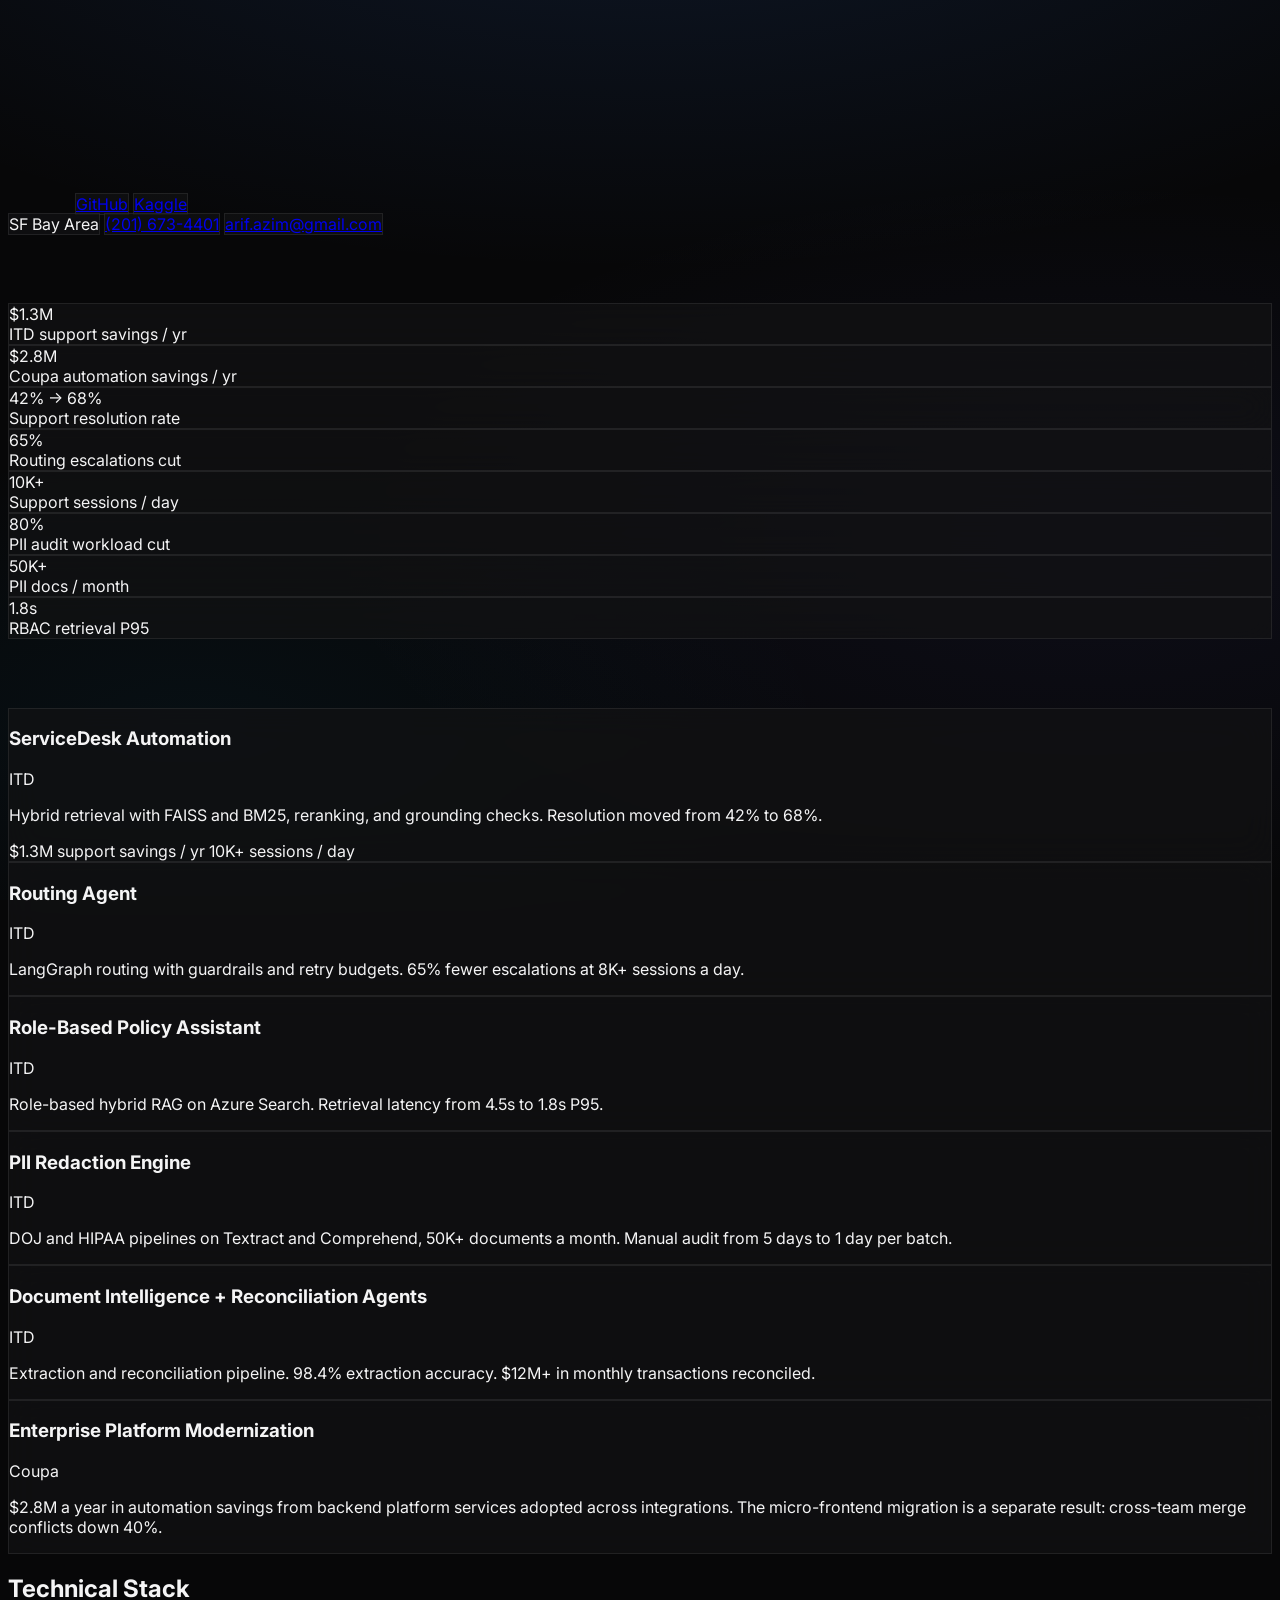
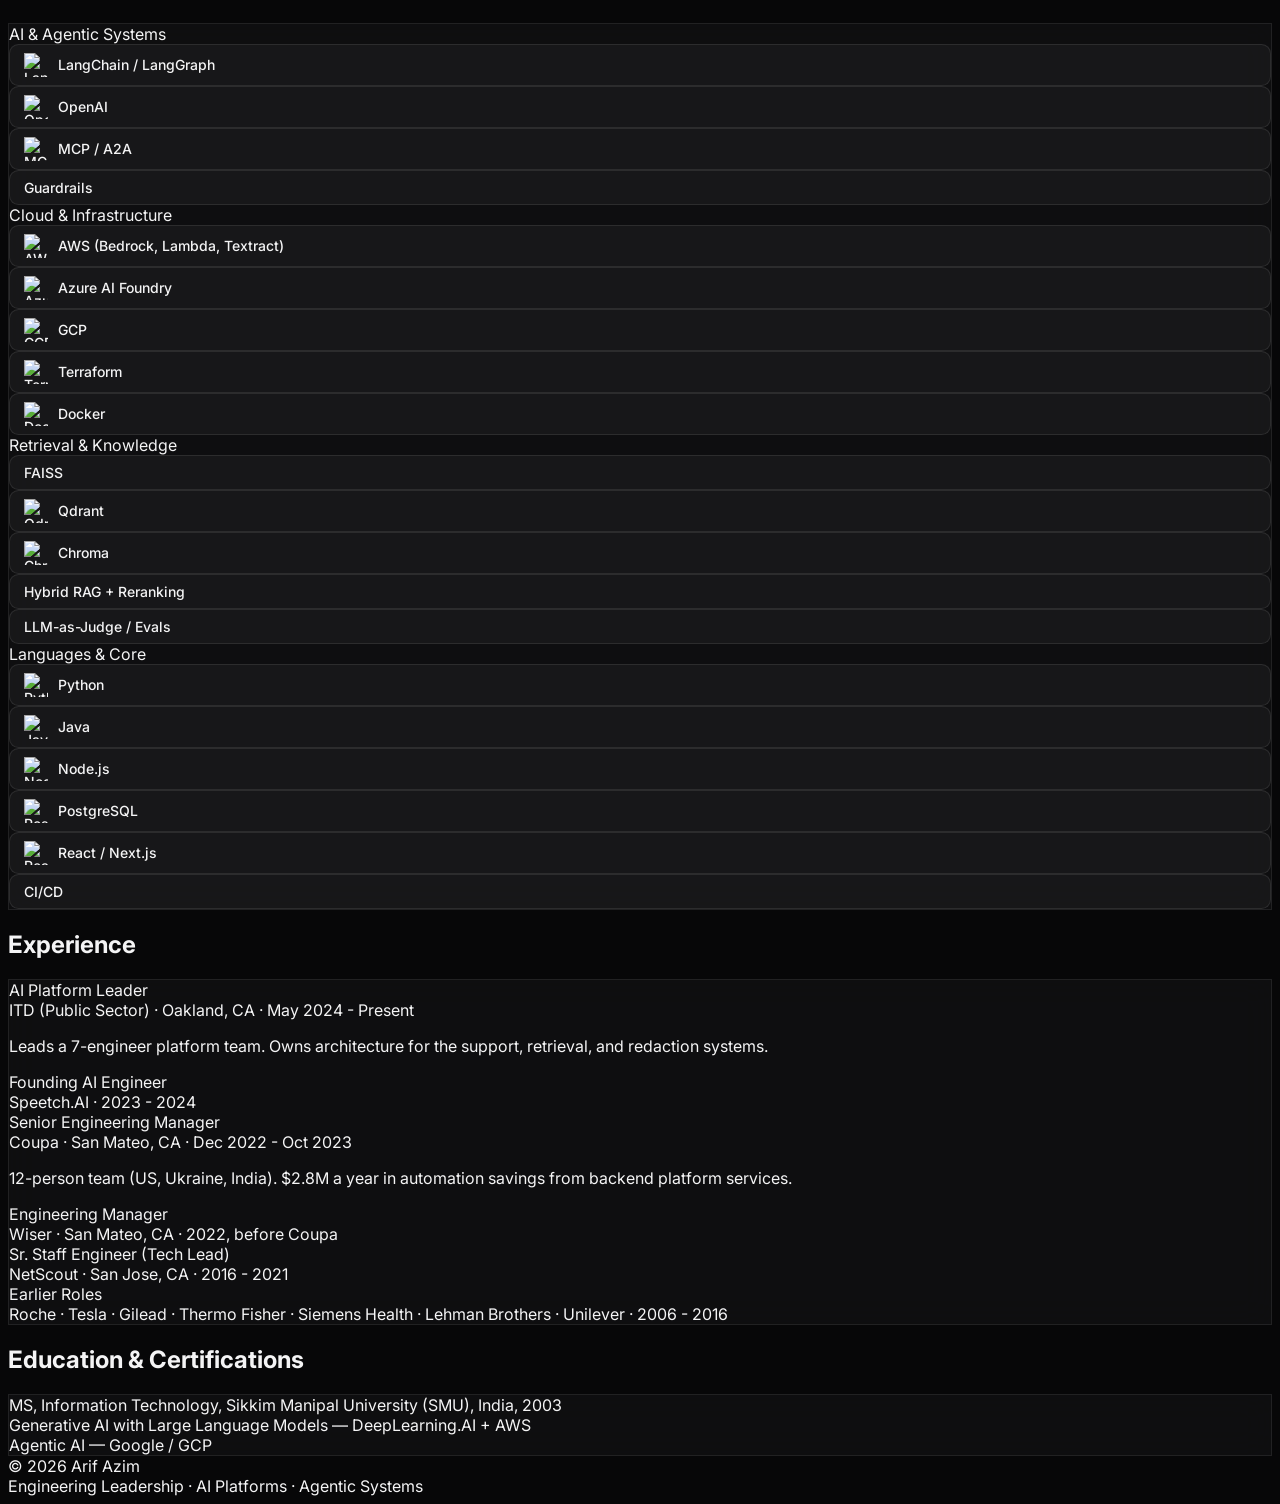
==== commit b4b3257b: "Update index.html: replace Tailwind CSS script with local stylesheet, refine project descriptions fo" ====
--- a/index.html
+++ b/index.html
@@ -6,7 +6,7 @@
   <title>Arif Azim - AI Platform Leader</title>
   <meta name="description" content="AI Platform Leader. Teams of 7 to 15. Production agentic systems under DOJ and HIPAA constraints, including forward-deployed work on Azure AI Foundry and AWS Bedrock." />
 
-  <script src="https://cdn.tailwindcss.com"></script>
+  <link rel="stylesheet" href="styles.css" />
   <link href="https://fonts.googleapis.com/css2?family=Inter:wght@400;500;600;700&display=swap" rel="stylesheet" />
 
   <style>
@@ -166,7 +166,7 @@
             <h3 class="font-semibold text-lg">Routing Agent</h3>
             <span class="text-xs text-blue-400 font-medium">ITD</span>
           </div>
-          <p class="text-sm text-zinc-400 mb-4">LangGraph routing with guardrails and retry budgets. 65% fewer escalations at 8K+ sessions a day. Separate system from the support resolver above.</p>
+          <p class="text-sm text-zinc-400 mb-4">LangGraph routing with guardrails and retry budgets. 65% fewer escalations at 8K+ sessions a day.</p>
         </div>
 
         <div class="card glass rounded-2xl p-6">
@@ -174,7 +174,7 @@
             <h3 class="font-semibold text-lg">Role-Based Policy Assistant</h3>
             <span class="text-xs text-blue-400 font-medium">ITD</span>
           </div>
-          <p class="text-sm text-zinc-400 mb-4">Role-based hybrid RAG on Azure Search. Retrieval latency from 4.5s to 1.8s P95. This is not the 10K support-session figure.</p>
+          <p class="text-sm text-zinc-400 mb-4">Role-based hybrid RAG on Azure Search. Retrieval latency from 4.5s to 1.8s P95.</p>
         </div>
 
         <div class="card glass rounded-2xl p-6">
@@ -182,7 +182,7 @@
             <h3 class="font-semibold text-lg">PII Redaction Engine</h3>
             <span class="text-xs text-blue-400 font-medium">ITD</span>
           </div>
-          <p class="text-sm text-zinc-400 mb-4">DOJ and HIPAA pipelines on Textract and Comprehend, 50K+ documents a month. Manual audit from 5 days to 1 day per batch. That cut is the 80% tile.</p>
+          <p class="text-sm text-zinc-400 mb-4">DOJ and HIPAA pipelines on Textract and Comprehend, 50K+ documents a month. Manual audit from 5 days to 1 day per batch.</p>
         </div>
 
         <div class="card glass rounded-2xl p-6">
@@ -190,7 +190,7 @@
             <h3 class="font-semibold text-lg">Document Intelligence + Reconciliation Agents</h3>
             <span class="text-xs text-blue-400 font-medium">ITD</span>
           </div>
-          <p class="text-sm text-zinc-400 mb-4">Extraction and reconciliation pipeline. 98.4% extraction accuracy. $12M+ in monthly transactions reconciled. Separate from the PII audit cut.</p>
+          <p class="text-sm text-zinc-400 mb-4">Extraction and reconciliation pipeline. 98.4% extraction accuracy. $12M+ in monthly transactions reconciled.</p>
         </div>
 
         <div class="card glass rounded-2xl p-6">
@@ -214,23 +214,18 @@
       <div class="text-xs font-medium text-zinc-500 uppercase tracking-wider mb-3.5">AI & Agentic Systems</div>
       <div class="flex flex-wrap gap-2.5">
         <div class="skill-item">
-          <img src="https://cdn.simpleicons.org/langchain/1C3C3C" alt="LangChain" width="24" height="24" />
+          <img src="https://cdn.simpleicons.org/langchain/FFFFFF" alt="LangChain" width="24" height="24" />
           <span>LangChain / LangGraph</span>
         </div>
         <div class="skill-item">
-          <img src="https://cdn.simpleicons.org/openai/412991" alt="OpenAI" width="24" height="24" />
-          <span>LLM / RAG</span>
-        </div>
-        <div class="skill-item">
-          <img src="https://cdn.simpleicons.org/python/3776AB" alt="Python" width="24" height="24" />
-          <span>Python</span>
-        </div>
-        <div class="skill-item">
-          <div class="w-6 h-6 rounded-md bg-blue-500/20 flex items-center justify-center text-[11px] font-bold text-blue-400">MCP</div>
+          <img src="icons/openai.svg" alt="OpenAI" width="24" height="24" />
+          <span>OpenAI</span>
+        </div>
+        <div class="skill-item">
+          <img src="https://cdn.simpleicons.org/modelcontextprotocol/FFFFFF" alt="MCP" width="24" height="24" />
           <span>MCP / A2A</span>
         </div>
         <div class="skill-item">
-          <div class="w-6 h-6 rounded-md bg-emerald-500/20 flex items-center justify-center text-[11px] font-bold text-emerald-400">G</div>
           <span>Guardrails</span>
         </div>
       </div>
@@ -241,11 +236,11 @@
       <div class="text-xs font-medium text-zinc-500 uppercase tracking-wider mb-3.5">Cloud & Infrastructure</div>
       <div class="flex flex-wrap gap-2.5">
         <div class="skill-item">
-          <img src="https://cdn.simpleicons.org/amazonaws/FF9900" alt="AWS" width="24" height="24" />
+          <img src="icons/aws.svg" alt="AWS" width="24" height="24" />
           <span>AWS (Bedrock, Lambda, Textract)</span>
         </div>
         <div class="skill-item">
-          <img src="https://cdn.simpleicons.org/microsoftazure/0078D4" alt="Azure" width="24" height="24" />
+          <img src="icons/azure.svg" alt="Azure" width="24" height="24" />
           <span>Azure AI Foundry</span>
         </div>
         <div class="skill-item">
@@ -268,15 +263,20 @@
       <div class="text-xs font-medium text-zinc-500 uppercase tracking-wider mb-3.5">Retrieval & Knowledge</div>
       <div class="flex flex-wrap gap-2.5">
         <div class="skill-item">
-          <div class="w-6 h-6 rounded-md bg-teal-500/20 flex items-center justify-center text-[11px] font-bold text-teal-400">V</div>
-          <span>FAISS / Qdrant / Chroma</span>
-        </div>
-        <div class="skill-item">
-          <div class="w-6 h-6 rounded-md bg-orange-500/20 flex items-center justify-center text-[11px] font-bold text-orange-400">H</div>
+          <span>FAISS</span>
+        </div>
+        <div class="skill-item">
+          <img src="https://cdn.simpleicons.org/qdrant/DC244C" alt="Qdrant" width="24" height="24" />
+          <span>Qdrant</span>
+        </div>
+        <div class="skill-item">
+          <img src="icons/chroma.svg" alt="Chroma" width="24" height="24" />
+          <span>Chroma</span>
+        </div>
+        <div class="skill-item">
           <span>Hybrid RAG + Reranking</span>
         </div>
         <div class="skill-item">
-          <div class="w-6 h-6 rounded-md bg-purple-500/20 flex items-center justify-center text-[11px] font-bold text-purple-400">E</div>
           <span>LLM-as-Judge / Evals</span>
         </div>
       </div>
@@ -307,27 +307,7 @@
           <span>React / Next.js</span>
         </div>
         <div class="skill-item">
-          <img src="https://cdn.simpleicons.org/githubactions/2088FF" alt="CI/CD" width="24" height="24" />
           <span>CI/CD</span>
-        </div>
-      </div>
-    </div>
-
-    <!-- Developer Tooling -->
-    <div>
-      <div class="text-xs font-medium text-zinc-500 uppercase tracking-wider mb-3.5">Developer Tooling</div>
-      <div class="flex flex-wrap gap-2.5">
-        <div class="skill-item">
-          <img src="https://cdn.simpleicons.org/anthropic/191919" alt="Claude" width="24" height="24" />
-          <span>Claude Code</span>
-        </div>
-        <div class="skill-item">
-          <img src="https://cdn.simpleicons.org/github/181717" alt="GitHub Copilot" width="24" height="24" />
-          <span>GitHub Copilot</span>
-        </div>
-        <div class="skill-item">
-          <div class="w-6 h-6 rounded-md bg-violet-500/20 flex items-center justify-center text-[11px] font-bold text-violet-400">C</div>
-          <span>Cursor</span>
         </div>
       </div>
     </div>
@@ -341,25 +321,29 @@
       <div class="glass rounded-2xl p-6 space-y-7">
         <div>
           <div class="font-medium">AI Platform Leader</div>
-          <div class="text-sm text-zinc-500">ITD (Public Sector) · Oakland, CA · May 2024 – Present</div>
-          <p class="text-sm text-zinc-400 mt-1">Lead 7-engineer platform team. Hands-on ~50% of the time.</p>
+          <div class="text-sm text-zinc-500">ITD (Public Sector) · Oakland, CA · May 2024 - Present</div>
+          <p class="text-sm text-zinc-400 mt-1">Leads a 7-engineer platform team. Owns architecture for the support, retrieval, and redaction systems.</p>
+        </div>
+        <div>
+          <div class="font-medium">Founding AI Engineer</div>
+          <div class="text-sm text-zinc-500">Speetch.AI · 2023 - 2024</div>
         </div>
         <div>
           <div class="font-medium">Senior Engineering Manager</div>
-          <div class="text-sm text-zinc-500">Coupa · San Mateo, CA · Dec 2022 – Oct 2023</div>
-          <p class="text-sm text-zinc-400 mt-1">12-person distributed team (US, Ukraine, India). $2.8M efficiency savings.</p>
+          <div class="text-sm text-zinc-500">Coupa · San Mateo, CA · Dec 2022 - Oct 2023</div>
+          <p class="text-sm text-zinc-400 mt-1">12-person team (US, Ukraine, India). $2.8M a year in automation savings from backend platform services.</p>
         </div>
         <div>
           <div class="font-medium">Engineering Manager</div>
-          <div class="text-sm text-zinc-500">Wiser · San Mateo, CA · 2022</div>
+          <div class="text-sm text-zinc-500">Wiser · San Mateo, CA · 2022, before Coupa</div>
         </div>
         <div>
           <div class="font-medium">Sr. Staff Engineer (Tech Lead)</div>
-          <div class="text-sm text-zinc-500">NetScout · San Jose, CA · 2016 – 2021</div>
+          <div class="text-sm text-zinc-500">NetScout · San Jose, CA · 2016 - 2021</div>
         </div>
         <div>
           <div class="font-medium">Earlier Roles</div>
-          <div class="text-sm text-zinc-500">Roche · Tesla · Gilead · Thermo Fisher · Siemens Health · Lehman Brothers · Unilever</div>
+          <div class="text-sm text-zinc-500">Roche · Tesla · Gilead · Thermo Fisher · Siemens Health · Lehman Brothers · Unilever · 2006 - 2016</div>
         </div>
       </div>
     </section>
@@ -368,7 +352,7 @@
     <section class="mb-16">
       <h2 class="text-xs font-semibold tracking-[0.2em] uppercase text-blue-400 mb-6">Education & Certifications</h2>
       <div class="glass rounded-2xl p-6 space-y-3 text-sm">
-        <div>MS, Information Technology — Manipal University (SMU), India</div>
+        <div>MS, Information Technology, Sikkim Manipal University (SMU), India, 2003</div>
         <div class="text-zinc-400">Generative AI with Large Language Models — DeepLearning.AI + AWS</div>
         <div class="text-zinc-400">Agentic AI — Google / GCP</div>
       </div>
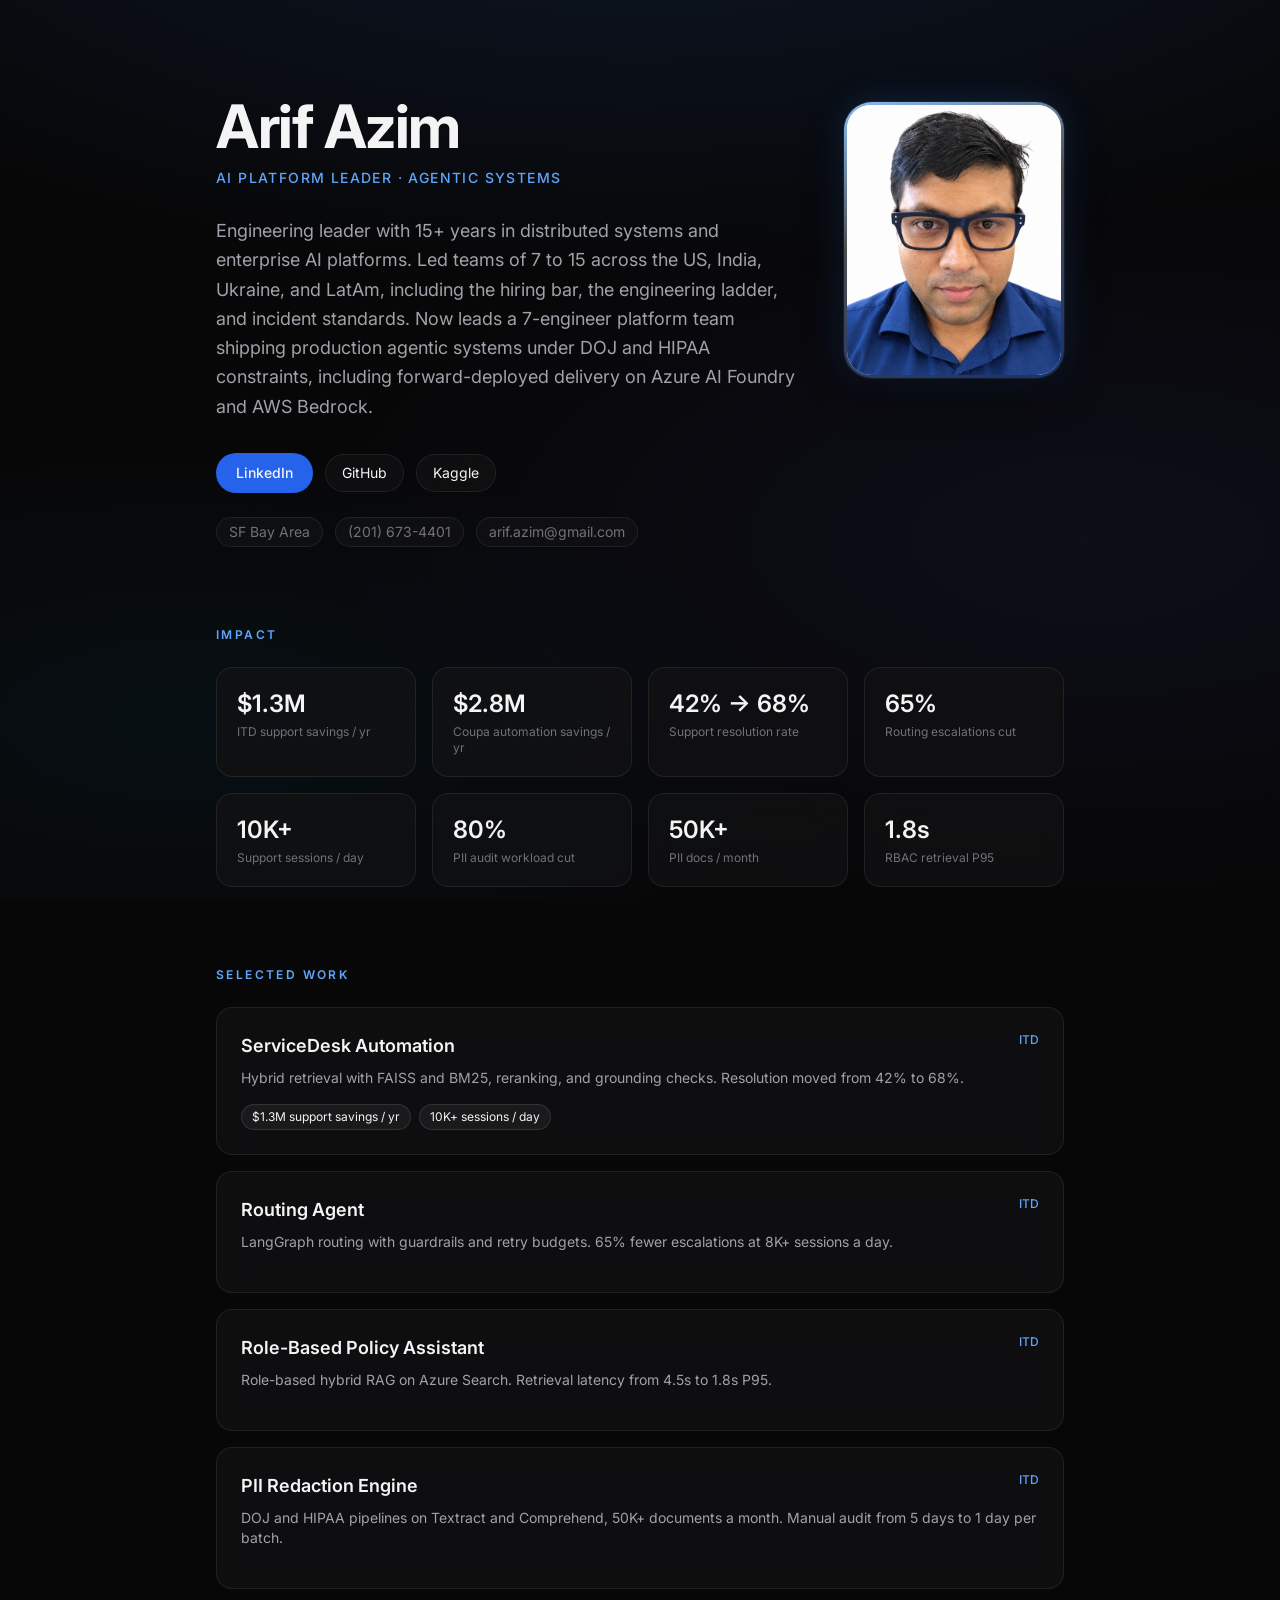
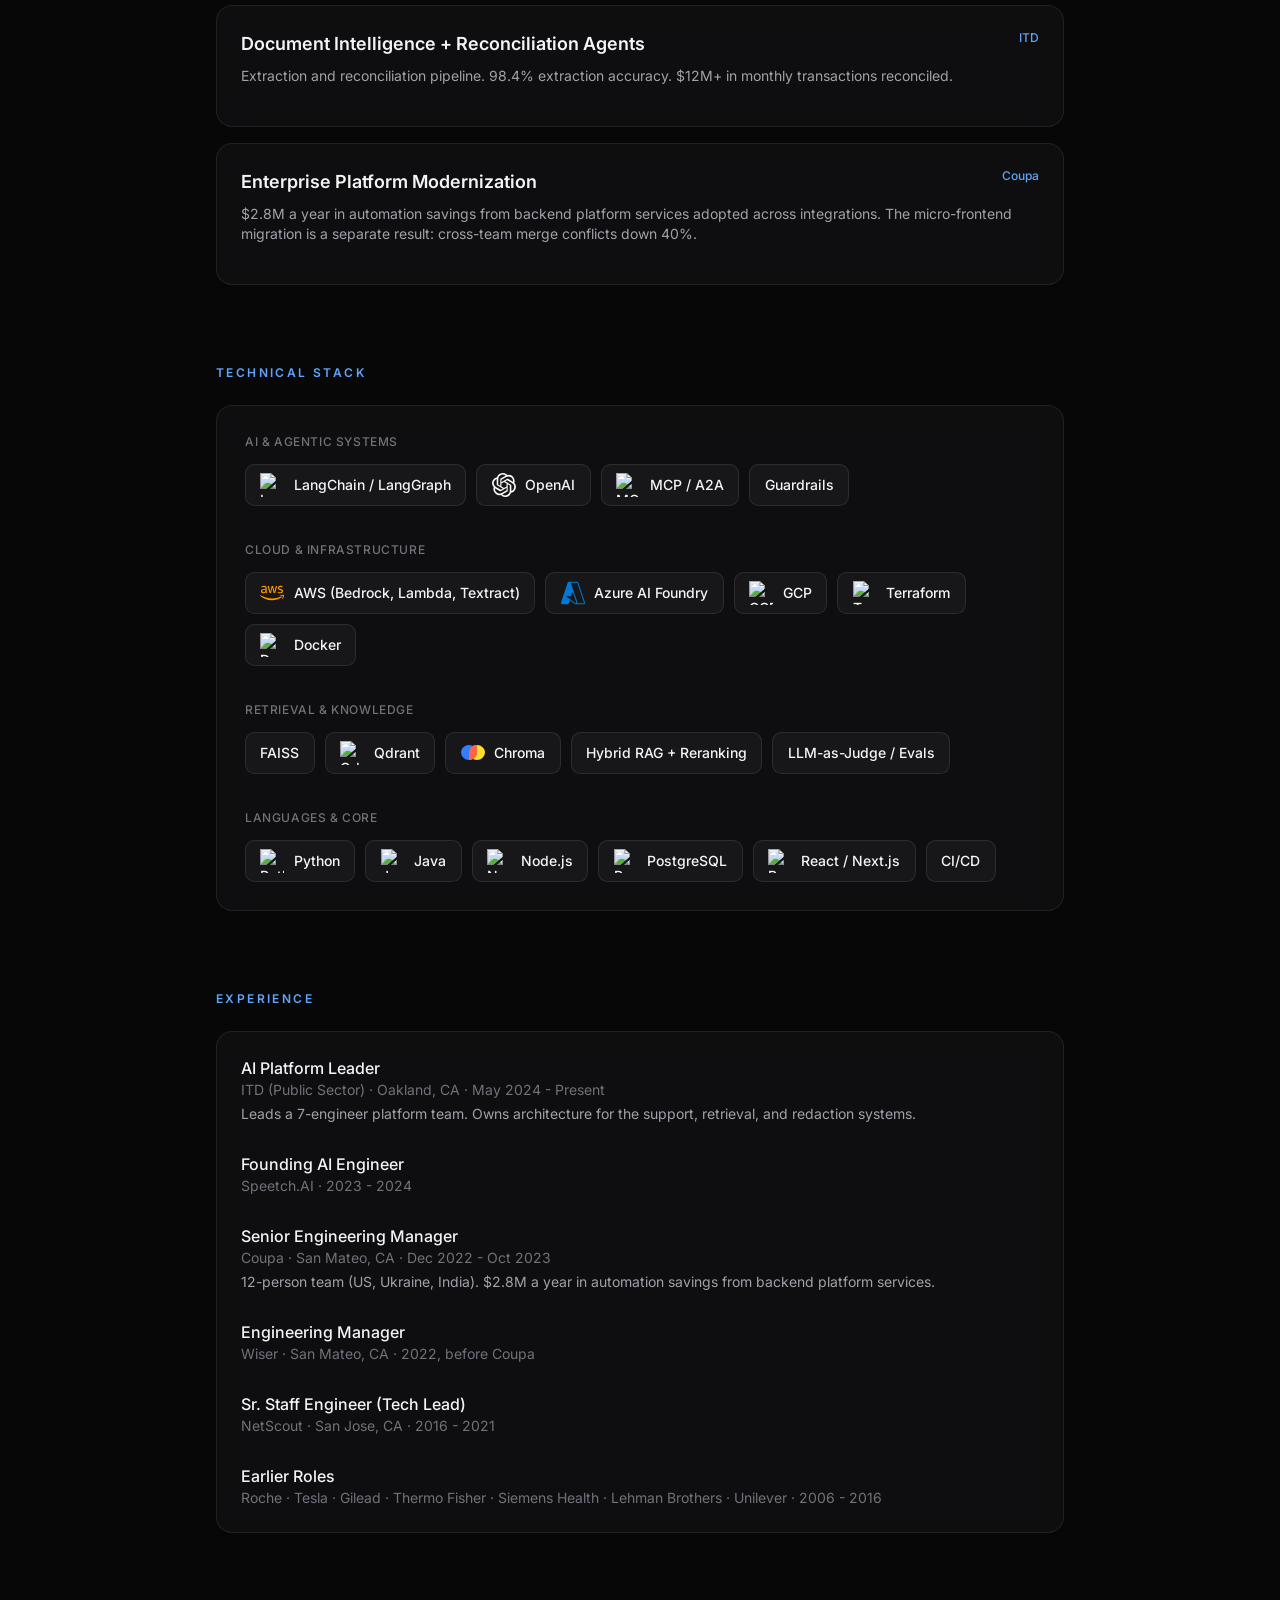
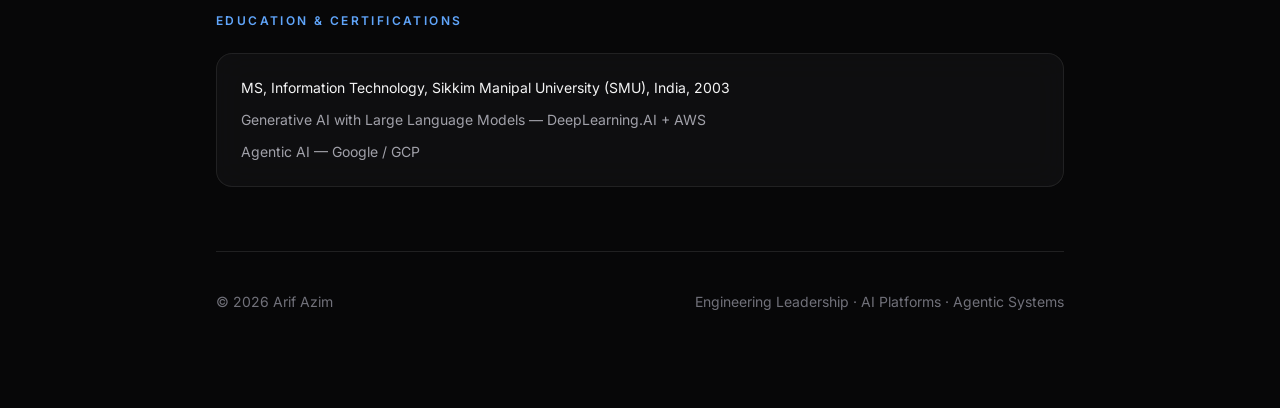
==== commit 07fee4c4: "fixed theme, resume, added image" ====
--- a/index.html
+++ b/index.html
@@ -71,7 +71,66 @@
         height: 24px;
         object-fit: contain;
         flex-shrink: 0;
-    }    
+    }
+
+    .hero {
+      display: grid;
+      grid-template-columns: minmax(0, 1fr) 118px;
+      grid-template-areas:
+        "intro portrait"
+        "rest rest";
+      column-gap: 1.15rem;
+      align-items: start;
+    }
+    .hero-intro { grid-area: intro; min-width: 0; }
+    .hero-rest { grid-area: rest; min-width: 0; margin-top: 1.75rem; }
+    .portrait-wrap {
+      grid-area: portrait;
+      justify-self: end;
+    }
+    .portrait-frame {
+      width: 118px;
+      height: 148px;
+      padding: 3px;
+      border-radius: 1.35rem;
+      background:
+        linear-gradient(160deg, rgba(147, 197, 253, 0.95), rgba(255, 255, 255, 0.28) 42%, rgba(37, 99, 235, 0.45));
+      box-shadow:
+        0 0 0 1px rgba(255, 255, 255, 0.06),
+        0 18px 40px rgba(0, 0, 0, 0.45),
+        0 0 36px rgba(59, 130, 246, 0.22);
+    }
+    .portrait-frame img {
+      width: 100%;
+      height: 100%;
+      display: block;
+      object-fit: cover;
+      object-position: center 18%;
+      border-radius: 1.15rem;
+      background: #fff;
+    }
+    @media (max-width: 639px) {
+      .hero h1 {
+        font-size: 2.15rem;
+        line-height: 1.05;
+      }
+    }
+    @media (min-width: 768px) {
+      .hero {
+        grid-template-columns: minmax(0, 1fr) 220px;
+        grid-template-areas:
+          "intro portrait"
+          "rest portrait";
+        column-gap: 2.75rem;
+      }
+      .portrait-wrap { margin-top: 0.4rem; }
+      .portrait-frame {
+        width: 220px;
+        height: 276px;
+        border-radius: 1.75rem;
+      }
+      .portrait-frame img { border-radius: 1.5rem; }
+    }
   </style>
 </head>
 <body class="antialiased">
@@ -80,12 +139,19 @@
   <div class="relative z-10 max-w-4xl mx-auto px-6 py-16 md:py-24">
 
     <!-- Header -->
-    <header class="mb-20">
-      <h1 class="text-5xl md:text-6xl font-bold tracking-tight mb-3">Arif Azim</h1>
-      <p class="text-blue-400 text-sm font-medium tracking-widest uppercase mb-6">
-        AI Platform Leader · Agentic Systems
-      </p>
-
+    <header class="hero mb-20">
+      <div class="hero-intro">
+        <h1 class="text-5xl md:text-6xl font-bold tracking-tight mb-3">Arif Azim</h1>
+        <p class="text-blue-400 text-sm font-medium tracking-widest uppercase">
+          AI Platform Leader · Agentic Systems
+        </p>
+      </div>
+      <div class="portrait-wrap">
+        <div class="portrait-frame">
+          <img src="icons/Image_20261025_230414.png" alt="Portrait of Arif Azim" width="220" height="276" />
+        </div>
+      </div>
+      <div class="hero-rest">
       <p class="text-lg text-zinc-400 max-w-2xl leading-relaxed mb-8">
         Engineering leader with 15+ years in distributed systems and enterprise AI platforms.
         Led teams of 7 to 15 across the US, India, Ukraine, and LatAm, including the hiring bar, the engineering ladder, and incident standards.
@@ -102,6 +168,7 @@
         <span class="px-3 py-1 rounded-full glass">SF Bay Area</span>
         <a href="tel:+12016734401" class="px-3 py-1 rounded-full glass hover:text-blue-400">(201) 673-4401</a>
         <a href="mailto:arif.azim@gmail.com" class="px-3 py-1 rounded-full glass hover:text-blue-400">arif.azim@gmail.com</a>
+      </div>
       </div>
     </header>
 
--- a/styles.css
+++ b/styles.css
@@ -0,0 +1 @@
+*,:after,:before{--tw-border-spacing-x:0;--tw-border-spacing-y:0;--tw-translate-x:0;--tw-translate-y:0;--tw-rotate:0;--tw-skew-x:0;--tw-skew-y:0;--tw-scale-x:1;--tw-scale-y:1;--tw-pan-x: ;--tw-pan-y: ;--tw-pinch-zoom: ;--tw-scroll-snap-strictness:proximity;--tw-gradient-from-position: ;--tw-gradient-via-position: ;--tw-gradient-to-position: ;--tw-ordinal: ;--tw-slashed-zero: ;--tw-numeric-figure: ;--tw-numeric-spacing: ;--tw-numeric-fraction: ;--tw-ring-inset: ;--tw-ring-offset-width:0px;--tw-ring-offset-color:#fff;--tw-ring-color:rgba(59,130,246,.5);--tw-ring-offset-shadow:0 0 #0000;--tw-ring-shadow:0 0 #0000;--tw-shadow:0 0 #0000;--tw-shadow-colored:0 0 #0000;--tw-blur: ;--tw-brightness: ;--tw-contrast: ;--tw-grayscale: ;--tw-hue-rotate: ;--tw-invert: ;--tw-saturate: ;--tw-sepia: ;--tw-drop-shadow: ;--tw-backdrop-blur: ;--tw-backdrop-brightness: ;--tw-backdrop-contrast: ;--tw-backdrop-grayscale: ;--tw-backdrop-hue-rotate: ;--tw-backdrop-invert: ;--tw-backdrop-opacity: ;--tw-backdrop-saturate: ;--tw-backdrop-sepia: ;--tw-contain-size: ;--tw-contain-layout: ;--tw-contain-paint: ;--tw-contain-style: }::backdrop{--tw-border-spacing-x:0;--tw-border-spacing-y:0;--tw-translate-x:0;--tw-translate-y:0;--tw-rotate:0;--tw-skew-x:0;--tw-skew-y:0;--tw-scale-x:1;--tw-scale-y:1;--tw-pan-x: ;--tw-pan-y: ;--tw-pinch-zoom: ;--tw-scroll-snap-strictness:proximity;--tw-gradient-from-position: ;--tw-gradient-via-position: ;--tw-gradient-to-position: ;--tw-ordinal: ;--tw-slashed-zero: ;--tw-numeric-figure: ;--tw-numeric-spacing: ;--tw-numeric-fraction: ;--tw-ring-inset: ;--tw-ring-offset-width:0px;--tw-ring-offset-color:#fff;--tw-ring-color:rgba(59,130,246,.5);--tw-ring-offset-shadow:0 0 #0000;--tw-ring-shadow:0 0 #0000;--tw-shadow:0 0 #0000;--tw-shadow-colored:0 0 #0000;--tw-blur: ;--tw-brightness: ;--tw-contrast: ;--tw-grayscale: ;--tw-hue-rotate: ;--tw-invert: ;--tw-saturate: ;--tw-sepia: ;--tw-drop-shadow: ;--tw-backdrop-blur: ;--tw-backdrop-brightness: ;--tw-backdrop-contrast: ;--tw-backdrop-grayscale: ;--tw-backdrop-hue-rotate: ;--tw-backdrop-invert: ;--tw-backdrop-opacity: ;--tw-backdrop-saturate: ;--tw-backdrop-sepia: ;--tw-contain-size: ;--tw-contain-layout: ;--tw-contain-paint: ;--tw-contain-style: }/*! tailwindcss v3.4.17 | MIT License | https://tailwindcss.com*/*,:after,:before{box-sizing:border-box;border:0 solid #e5e7eb}:after,:before{--tw-content:""}:host,html{line-height:1.5;-webkit-text-size-adjust:100%;-moz-tab-size:4;-o-tab-size:4;tab-size:4;font-family:ui-sans-serif,system-ui,sans-serif,Apple Color Emoji,Segoe UI Emoji,Segoe UI Symbol,Noto Color Emoji;font-feature-settings:normal;font-variation-settings:normal;-webkit-tap-highlight-color:transparent}body{margin:0;line-height:inherit}hr{height:0;color:inherit;border-top-width:1px}abbr:where([title]){-webkit-text-decoration:underline dotted;text-decoration:underline dotted}h1,h2,h3,h4,h5,h6{font-size:inherit;font-weight:inherit}a{color:inherit;text-decoration:inherit}b,strong{font-weight:bolder}code,kbd,pre,samp{font-family:ui-monospace,SFMono-Regular,Menlo,Monaco,Consolas,Liberation Mono,Courier New,monospace;font-feature-settings:normal;font-variation-settings:normal;font-size:1em}small{font-size:80%}sub,sup{font-size:75%;line-height:0;position:relative;vertical-align:baseline}sub{bottom:-.25em}sup{top:-.5em}table{text-indent:0;border-color:inherit;border-collapse:collapse}button,input,optgroup,select,textarea{font-family:inherit;font-feature-settings:inherit;font-variation-settings:inherit;font-size:100%;font-weight:inherit;line-height:inherit;letter-spacing:inherit;color:inherit;margin:0;padding:0}button,select{text-transform:none}button,input:where([type=button]),input:where([type=reset]),input:where([type=submit]){-webkit-appearance:button;background-color:transparent;background-image:none}:-moz-focusring{outline:auto}:-moz-ui-invalid{box-shadow:none}progress{vertical-align:baseline}::-webkit-inner-spin-button,::-webkit-outer-spin-button{height:auto}[type=search]{-webkit-appearance:textfield;outline-offset:-2px}::-webkit-search-decoration{-webkit-appearance:none}::-webkit-file-upload-button{-webkit-appearance:button;font:inherit}summary{display:list-item}blockquote,dd,dl,figure,h1,h2,h3,h4,h5,h6,hr,p,pre{margin:0}fieldset{margin:0}fieldset,legend{padding:0}menu,ol,ul{list-style:none;margin:0;padding:0}dialog{padding:0}textarea{resize:vertical}input::-moz-placeholder,textarea::-moz-placeholder{opacity:1;color:#9ca3af}input::placeholder,textarea::placeholder{opacity:1;color:#9ca3af}[role=button],button{cursor:pointer}:disabled{cursor:default}audio,canvas,embed,iframe,img,object,svg,video{display:block;vertical-align:middle}img,video{max-width:100%;height:auto}[hidden]:where(:not([hidden=until-found])){display:none}.fixed{position:fixed}.relative{position:relative}.z-10{z-index:10}.mx-auto{margin-left:auto;margin-right:auto}.mb-16{margin-bottom:4rem}.mb-2{margin-bottom:.5rem}.mb-20{margin-bottom:5rem}.mb-3{margin-bottom:.75rem}.mb-3\.5{margin-bottom:.875rem}.mb-4{margin-bottom:1rem}.mb-6{margin-bottom:1.5rem}.mb-8{margin-bottom:2rem}.mt-1{margin-top:.25rem}.flex{display:flex}.inline-flex{display:inline-flex}.grid{display:grid}.max-w-2xl{max-width:42rem}.max-w-4xl{max-width:56rem}.flex-shrink{flex-shrink:1}.transform{transform:translate(var(--tw-translate-x),var(--tw-translate-y)) rotate(var(--tw-rotate)) skewX(var(--tw-skew-x)) skewY(var(--tw-skew-y)) scaleX(var(--tw-scale-x)) scaleY(var(--tw-scale-y))}.grid-cols-2{grid-template-columns:repeat(2,minmax(0,1fr))}.flex-col{flex-direction:column}.flex-wrap{flex-wrap:wrap}.items-start{align-items:flex-start}.items-center{align-items:center}.justify-between{justify-content:space-between}.gap-2{gap:.5rem}.gap-2\.5{gap:.625rem}.gap-3{gap:.75rem}.gap-4{gap:1rem}.space-y-3>:not([hidden])~:not([hidden]){--tw-space-y-reverse:0;margin-top:calc(.75rem*(1 - var(--tw-space-y-reverse)));margin-bottom:calc(.75rem*var(--tw-space-y-reverse))}.space-y-4>:not([hidden])~:not([hidden]){--tw-space-y-reverse:0;margin-top:calc(1rem*(1 - var(--tw-space-y-reverse)));margin-bottom:calc(1rem*var(--tw-space-y-reverse))}.space-y-7>:not([hidden])~:not([hidden]){--tw-space-y-reverse:0;margin-top:calc(1.75rem*(1 - var(--tw-space-y-reverse)));margin-bottom:calc(1.75rem*var(--tw-space-y-reverse))}.space-y-9>:not([hidden])~:not([hidden]){--tw-space-y-reverse:0;margin-top:calc(2.25rem*(1 - var(--tw-space-y-reverse)));margin-bottom:calc(2.25rem*var(--tw-space-y-reverse))}.rounded-2xl{border-radius:1rem}.rounded-full{border-radius:9999px}.border{border-width:1px}.border-t{border-top-width:1px}.border-white\/10{border-color:hsla(0,0%,100%,.1)}.bg-blue-600{--tw-bg-opacity:1;background-color:rgb(37 99 235/var(--tw-bg-opacity,1))}.bg-white\/5{background-color:hsla(0,0%,100%,.05)}.p-5{padding:1.25rem}.p-6{padding:1.5rem}.p-7{padding:1.75rem}.px-2\.5{padding-left:.625rem;padding-right:.625rem}.px-3{padding-left:.75rem;padding-right:.75rem}.px-4{padding-left:1rem;padding-right:1rem}.px-5{padding-left:1.25rem;padding-right:1.25rem}.px-6{padding-left:1.5rem;padding-right:1.5rem}.py-1{padding-top:.25rem;padding-bottom:.25rem}.py-16{padding-top:4rem;padding-bottom:4rem}.py-2{padding-top:.5rem;padding-bottom:.5rem}.py-2\.5{padding-top:.625rem;padding-bottom:.625rem}.pt-10{padding-top:2.5rem}.text-2xl{font-size:1.5rem;line-height:2rem}.text-5xl{font-size:3rem;line-height:1}.text-lg{font-size:1.125rem;line-height:1.75rem}.text-sm{font-size:.875rem;line-height:1.25rem}.text-xs{font-size:.75rem;line-height:1rem}.font-bold{font-weight:700}.font-medium{font-weight:500}.font-semibold{font-weight:600}.uppercase{text-transform:uppercase}.leading-relaxed{line-height:1.625}.tracking-\[0\.2em\]{letter-spacing:.2em}.tracking-tight{letter-spacing:-.025em}.tracking-wider{letter-spacing:.05em}.tracking-widest{letter-spacing:.1em}.text-blue-400{--tw-text-opacity:1;color:rgb(96 165 250/var(--tw-text-opacity,1))}.text-zinc-400{--tw-text-opacity:1;color:rgb(161 161 170/var(--tw-text-opacity,1))}.text-zinc-500{--tw-text-opacity:1;color:rgb(113 113 122/var(--tw-text-opacity,1))}.antialiased{-webkit-font-smoothing:antialiased;-moz-osx-font-smoothing:grayscale}.blur{--tw-blur:blur(8px);filter:var(--tw-blur) var(--tw-brightness) var(--tw-contrast) var(--tw-grayscale) var(--tw-hue-rotate) var(--tw-invert) var(--tw-saturate) var(--tw-sepia) var(--tw-drop-shadow)}.backdrop-filter{-webkit-backdrop-filter:var(--tw-backdrop-blur) var(--tw-backdrop-brightness) var(--tw-backdrop-contrast) var(--tw-backdrop-grayscale) var(--tw-backdrop-hue-rotate) var(--tw-backdrop-invert) var(--tw-backdrop-opacity) var(--tw-backdrop-saturate) var(--tw-backdrop-sepia);backdrop-filter:var(--tw-backdrop-blur) var(--tw-backdrop-brightness) var(--tw-backdrop-contrast) var(--tw-backdrop-grayscale) var(--tw-backdrop-hue-rotate) var(--tw-backdrop-invert) var(--tw-backdrop-opacity) var(--tw-backdrop-saturate) var(--tw-backdrop-sepia)}.transition{transition-property:color,background-color,border-color,text-decoration-color,fill,stroke,opacity,box-shadow,transform,filter,-webkit-backdrop-filter;transition-property:color,background-color,border-color,text-decoration-color,fill,stroke,opacity,box-shadow,transform,filter,backdrop-filter;transition-property:color,background-color,border-color,text-decoration-color,fill,stroke,opacity,box-shadow,transform,filter,backdrop-filter,-webkit-backdrop-filter;transition-timing-function:cubic-bezier(.4,0,.2,1);transition-duration:.15s}.hover\:border-blue-500\/40:hover{border-color:rgba(59,130,246,.4)}.hover\:bg-blue-500:hover{--tw-bg-opacity:1;background-color:rgb(59 130 246/var(--tw-bg-opacity,1))}.hover\:text-blue-400:hover{--tw-text-opacity:1;color:rgb(96 165 250/var(--tw-text-opacity,1))}@media (min-width:640px){.sm\:flex-row{flex-direction:row}}@media (min-width:768px){.md\:grid-cols-4{grid-template-columns:repeat(4,minmax(0,1fr))}.md\:py-24{padding-top:6rem;padding-bottom:6rem}.md\:text-6xl{font-size:3.75rem;line-height:1}}
